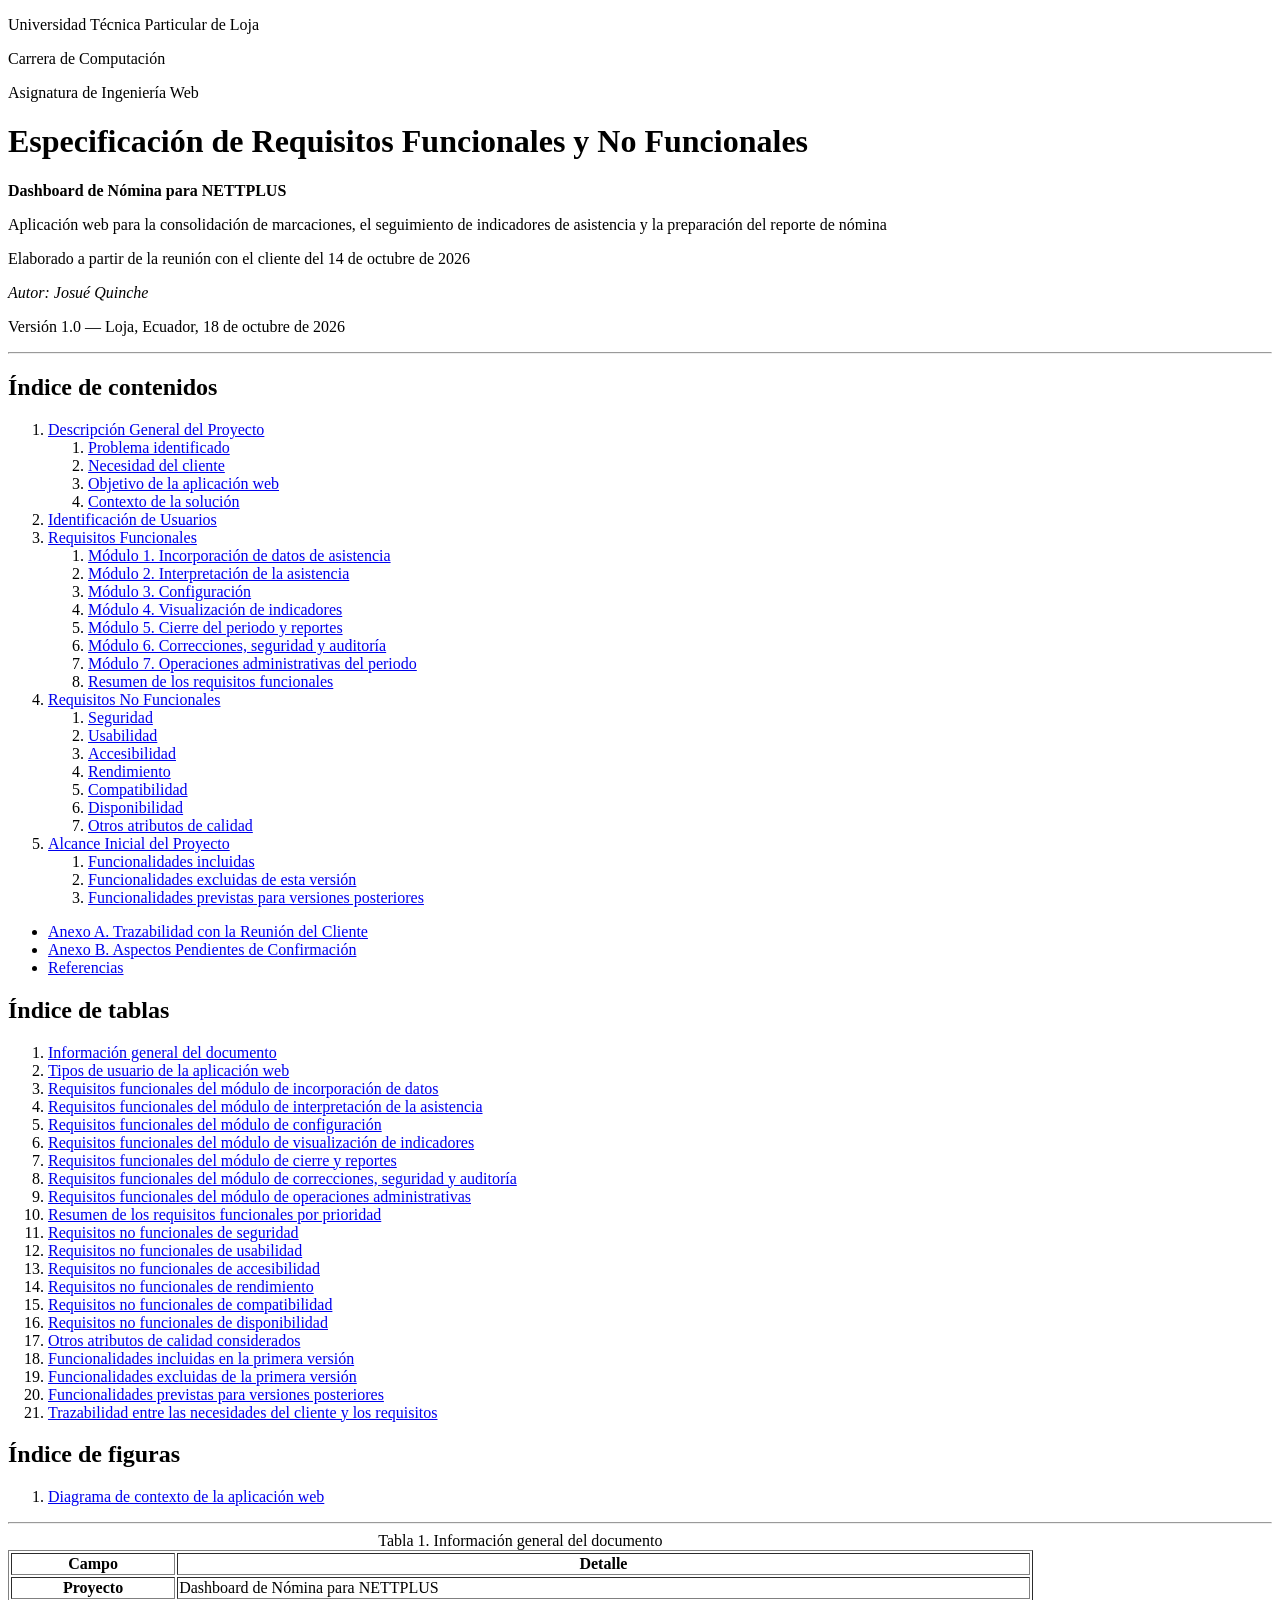
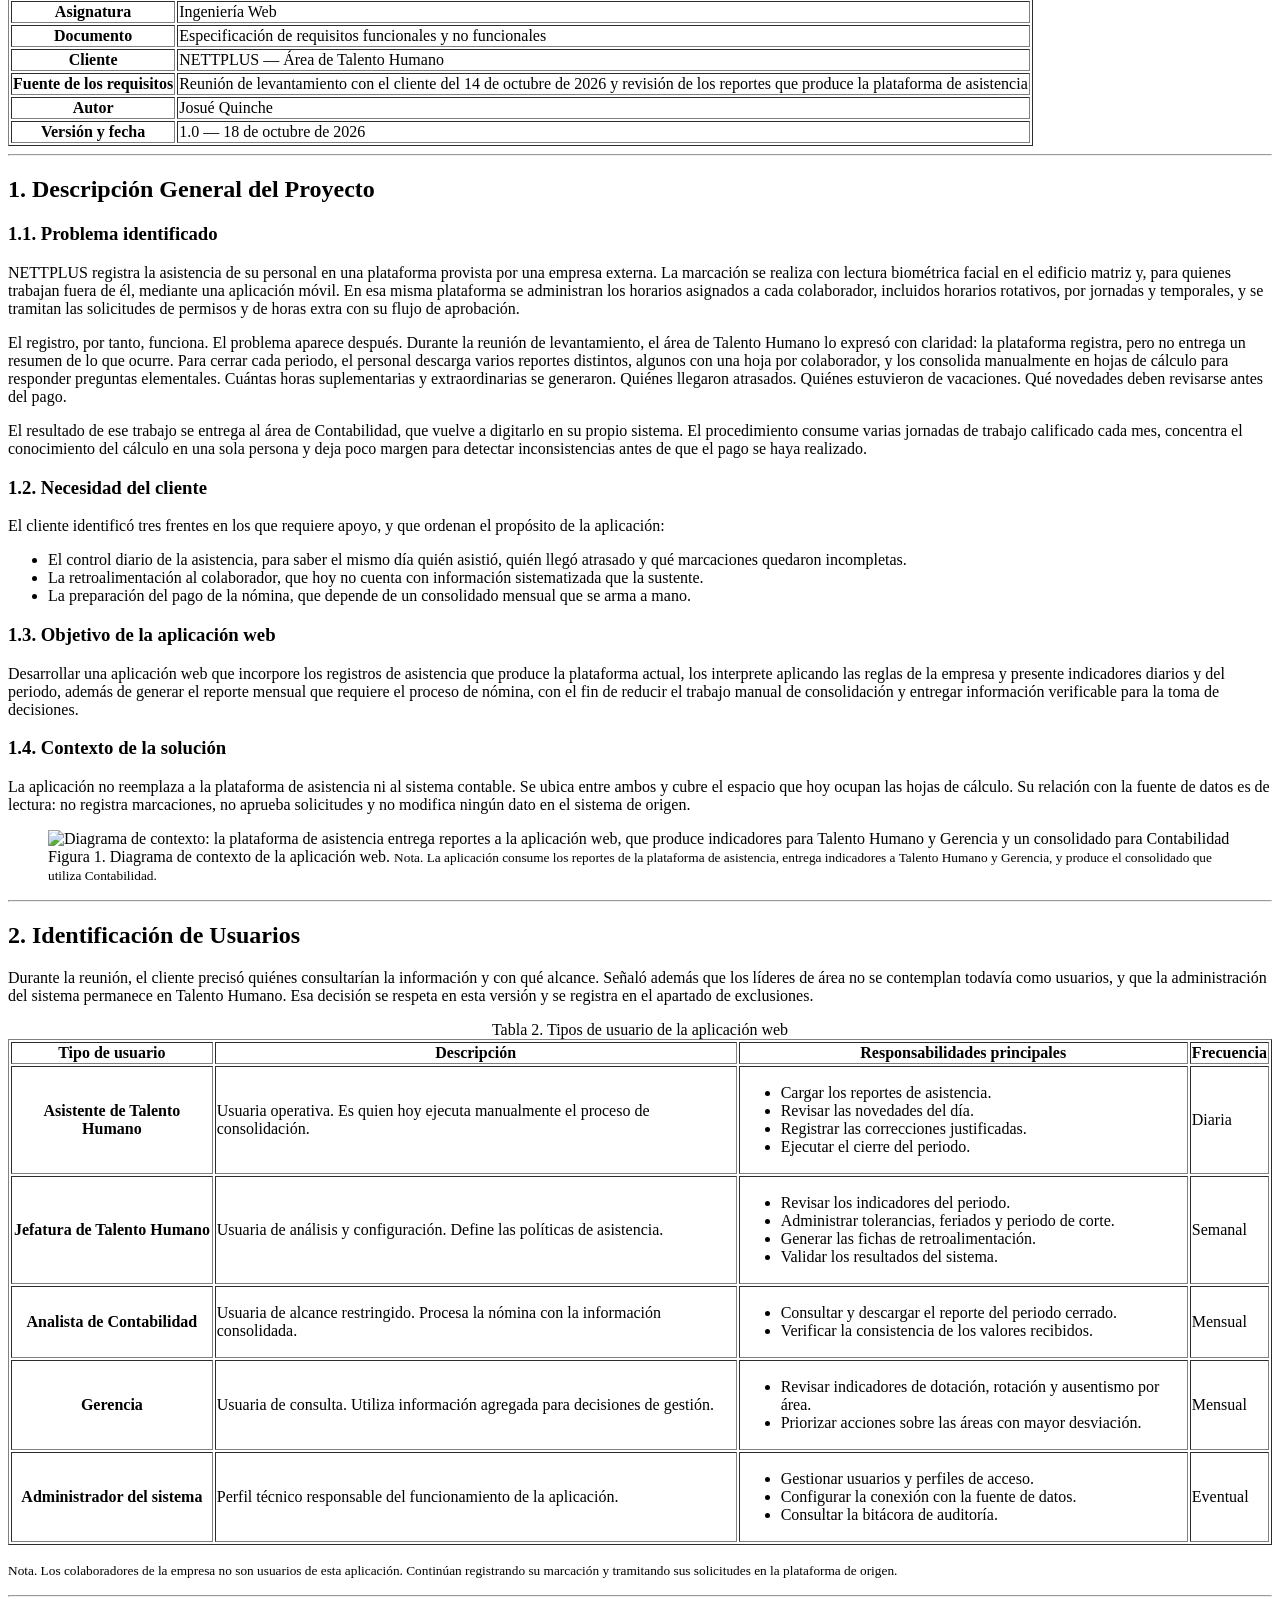
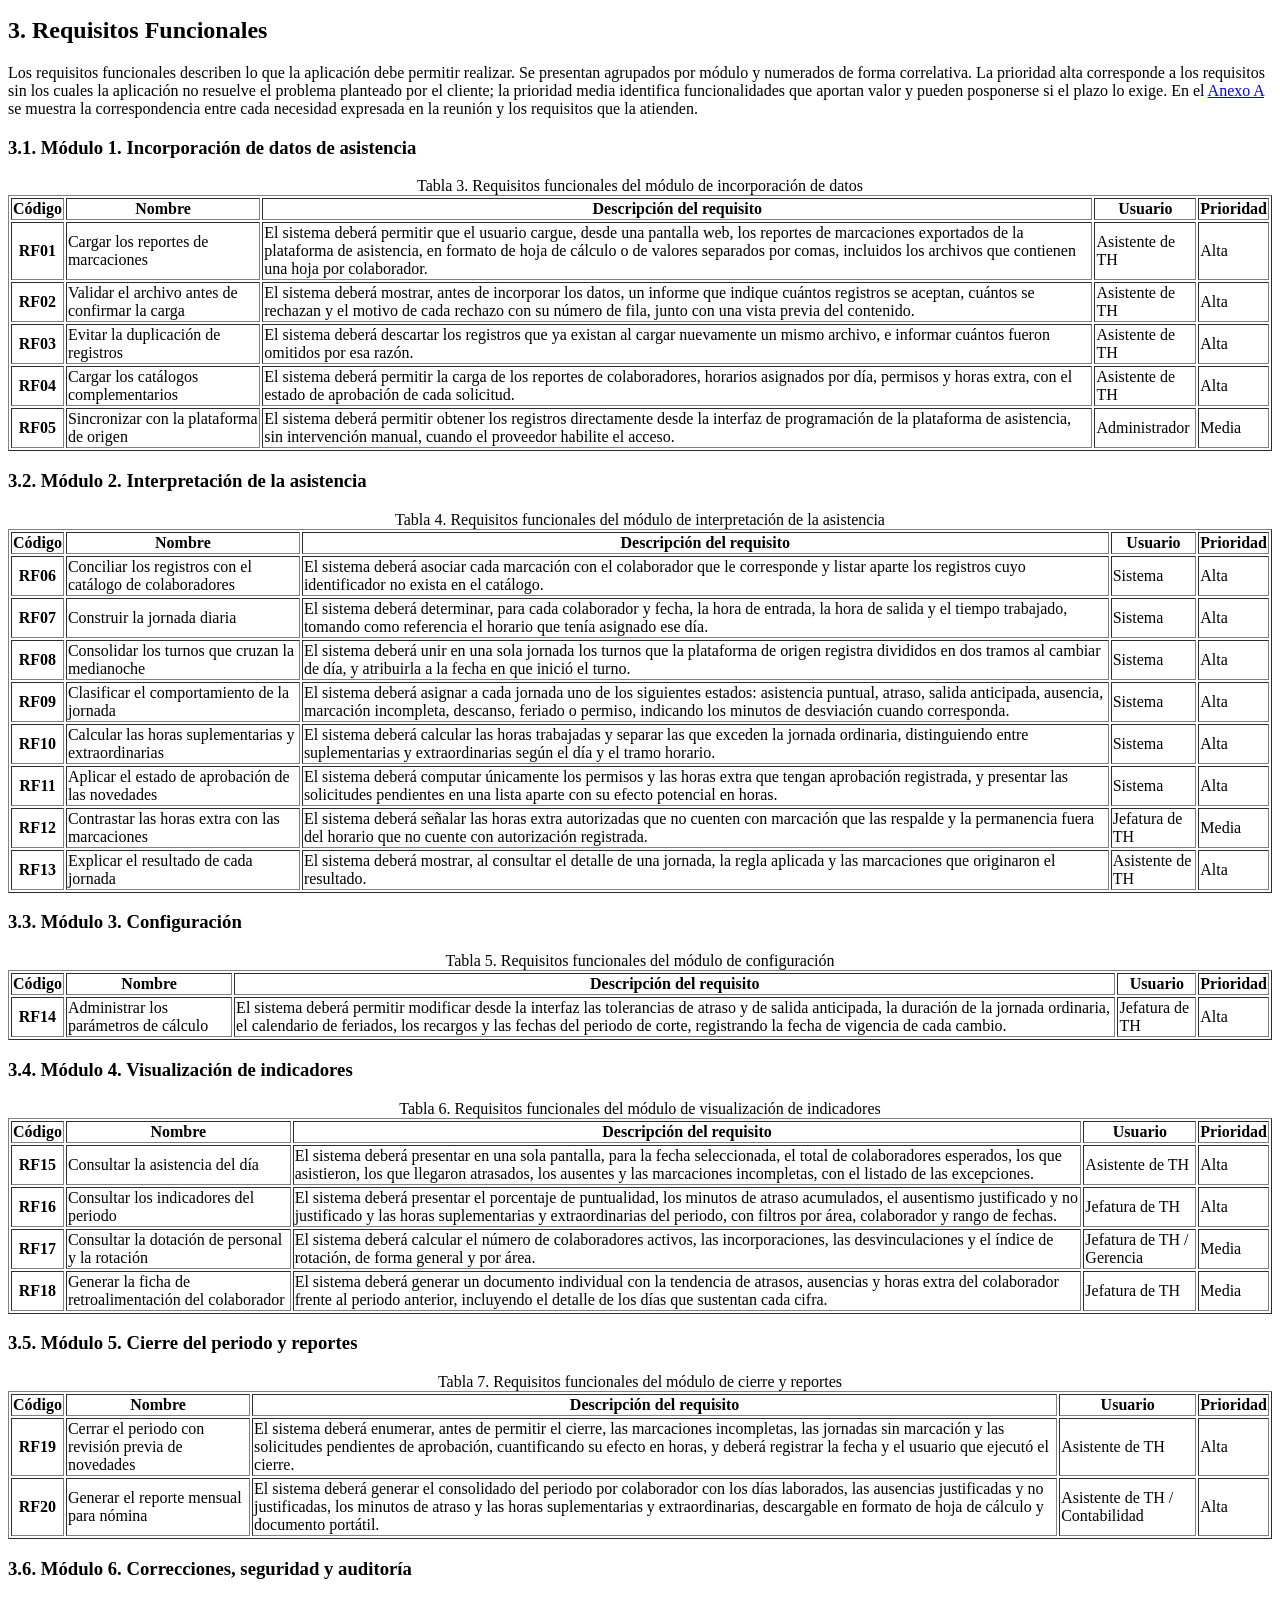
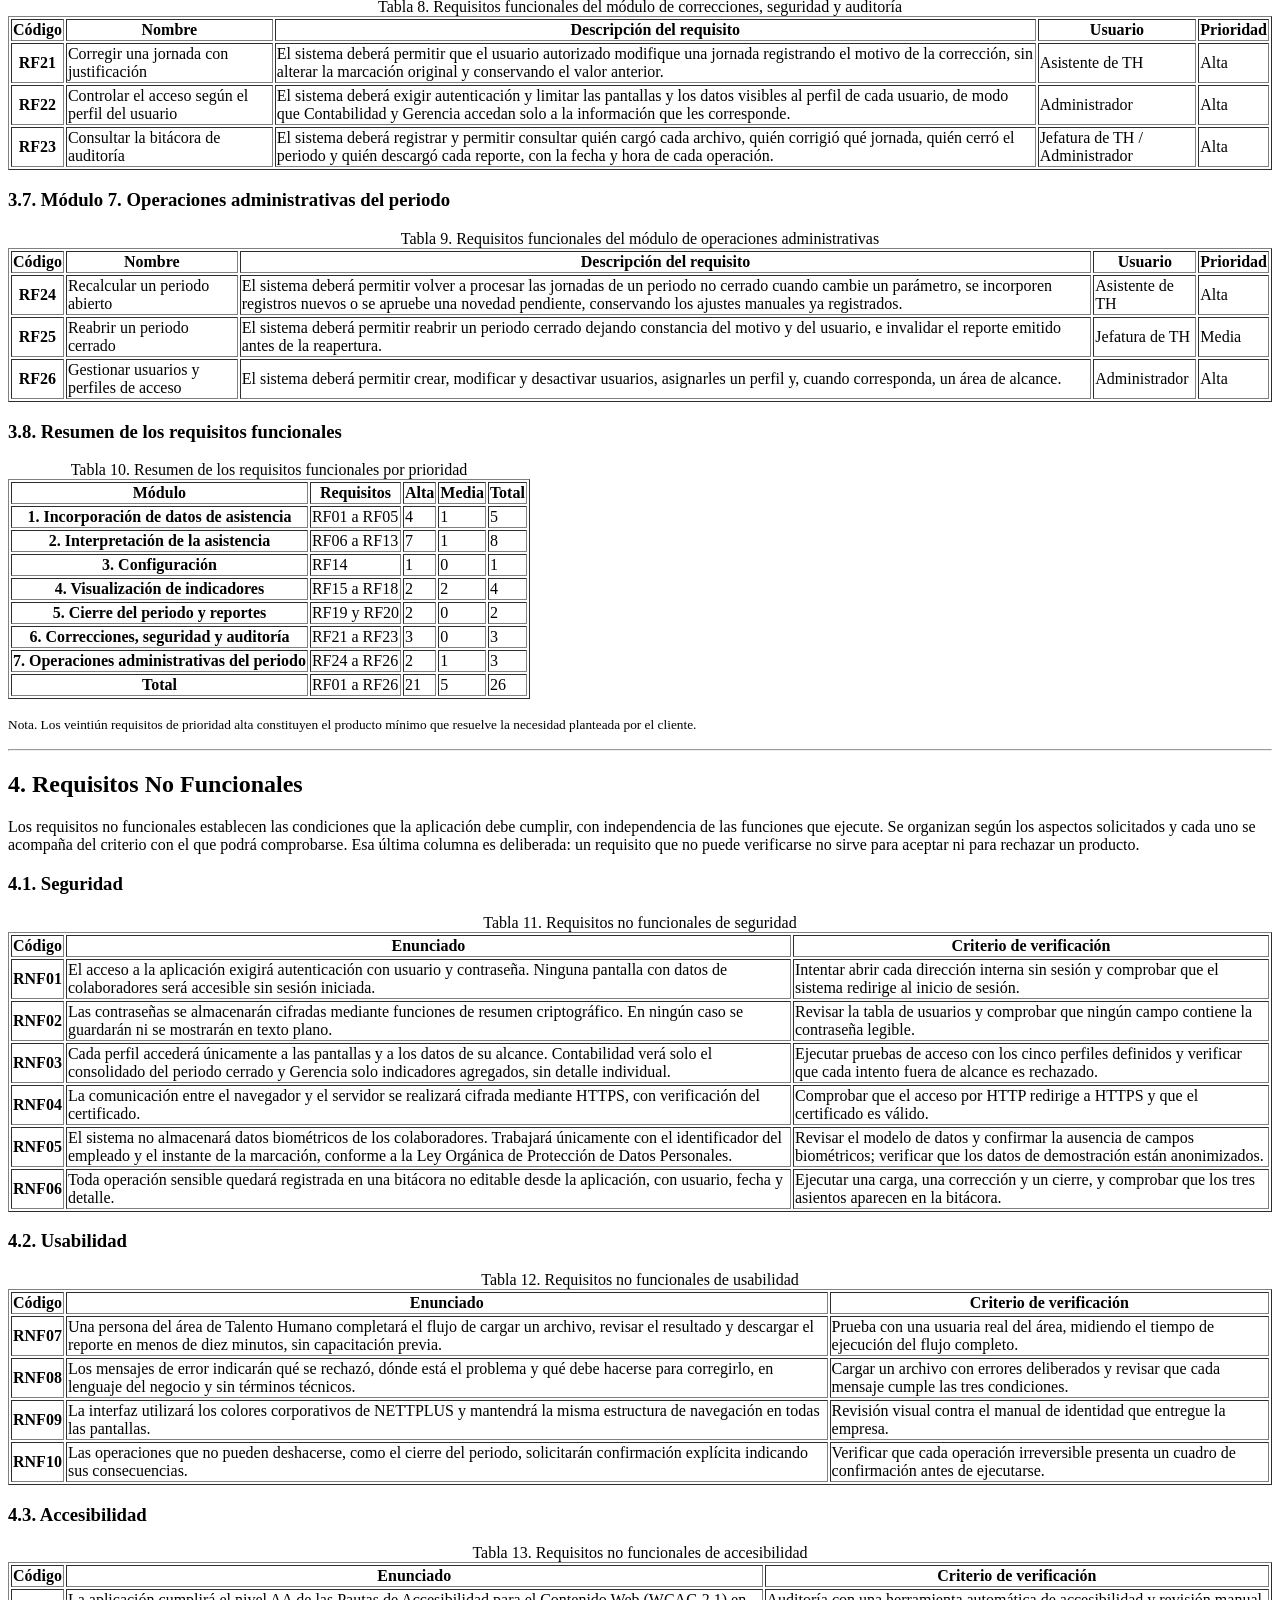
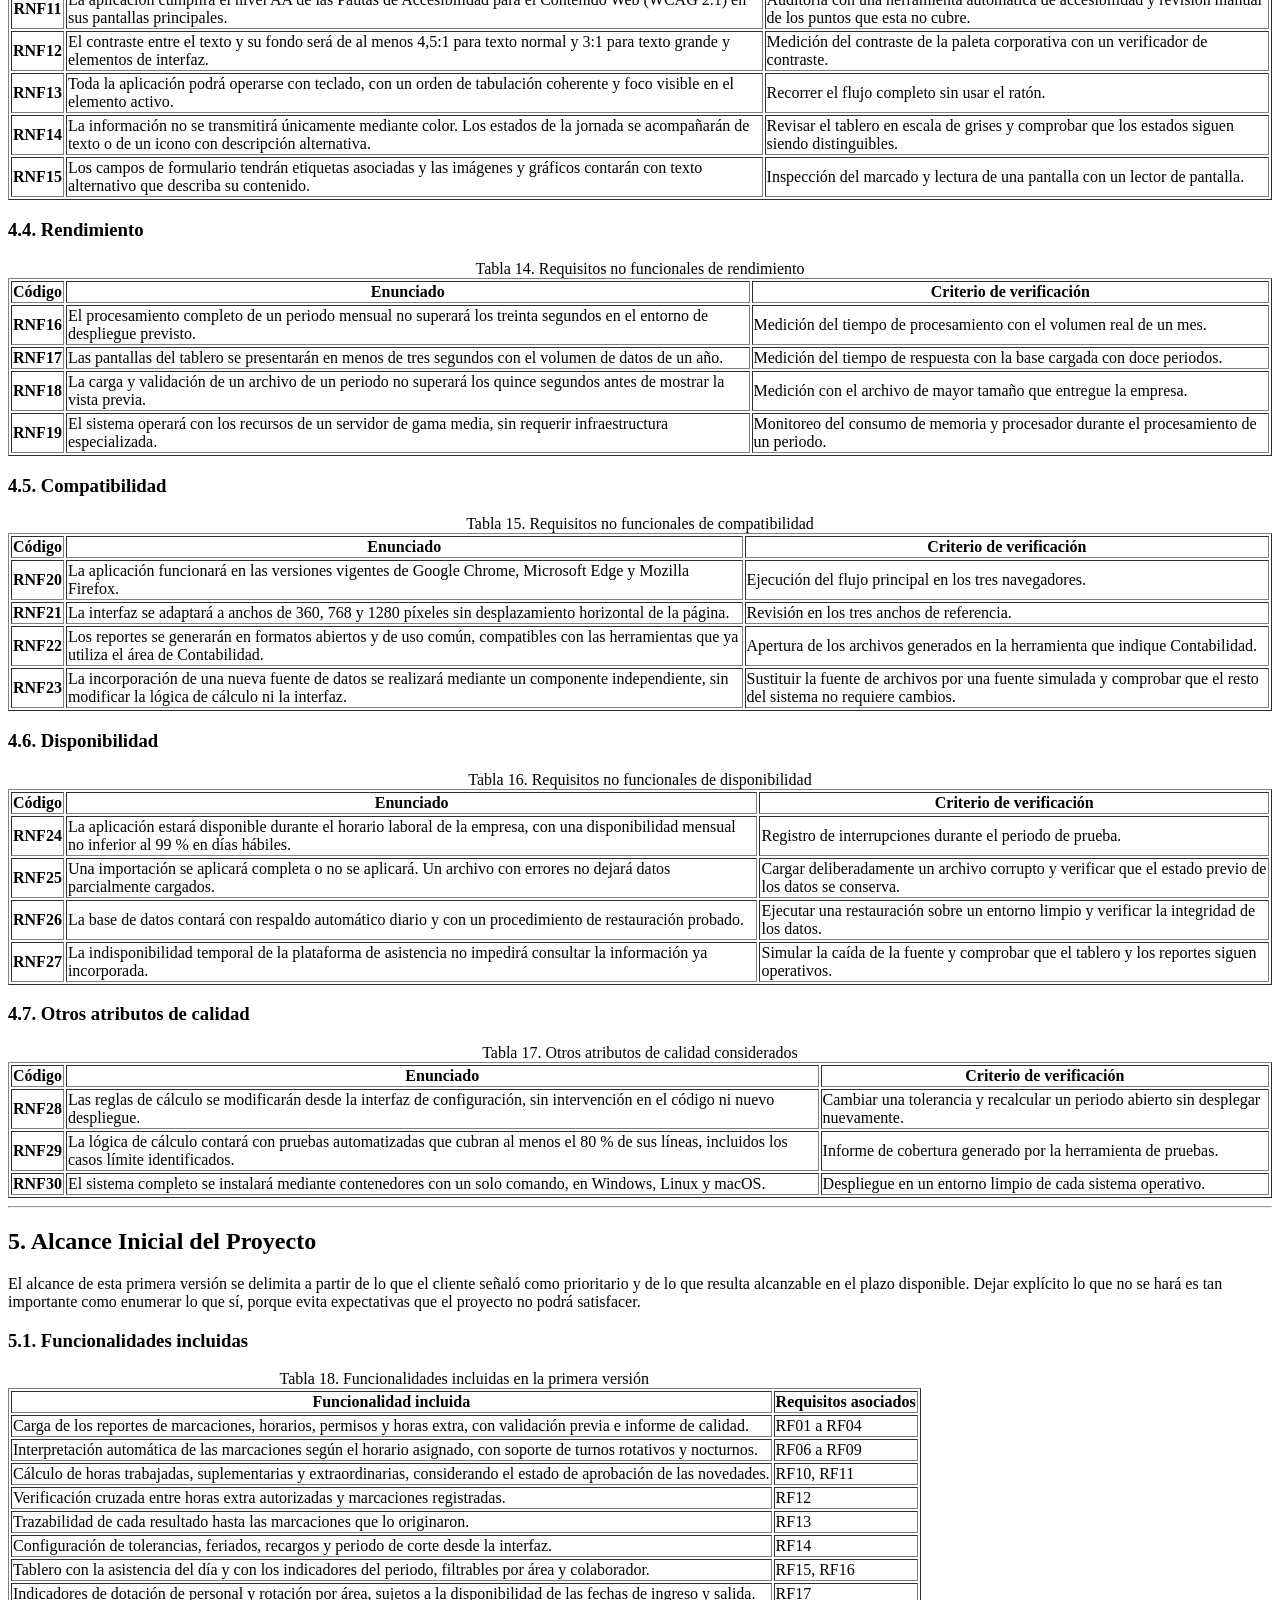
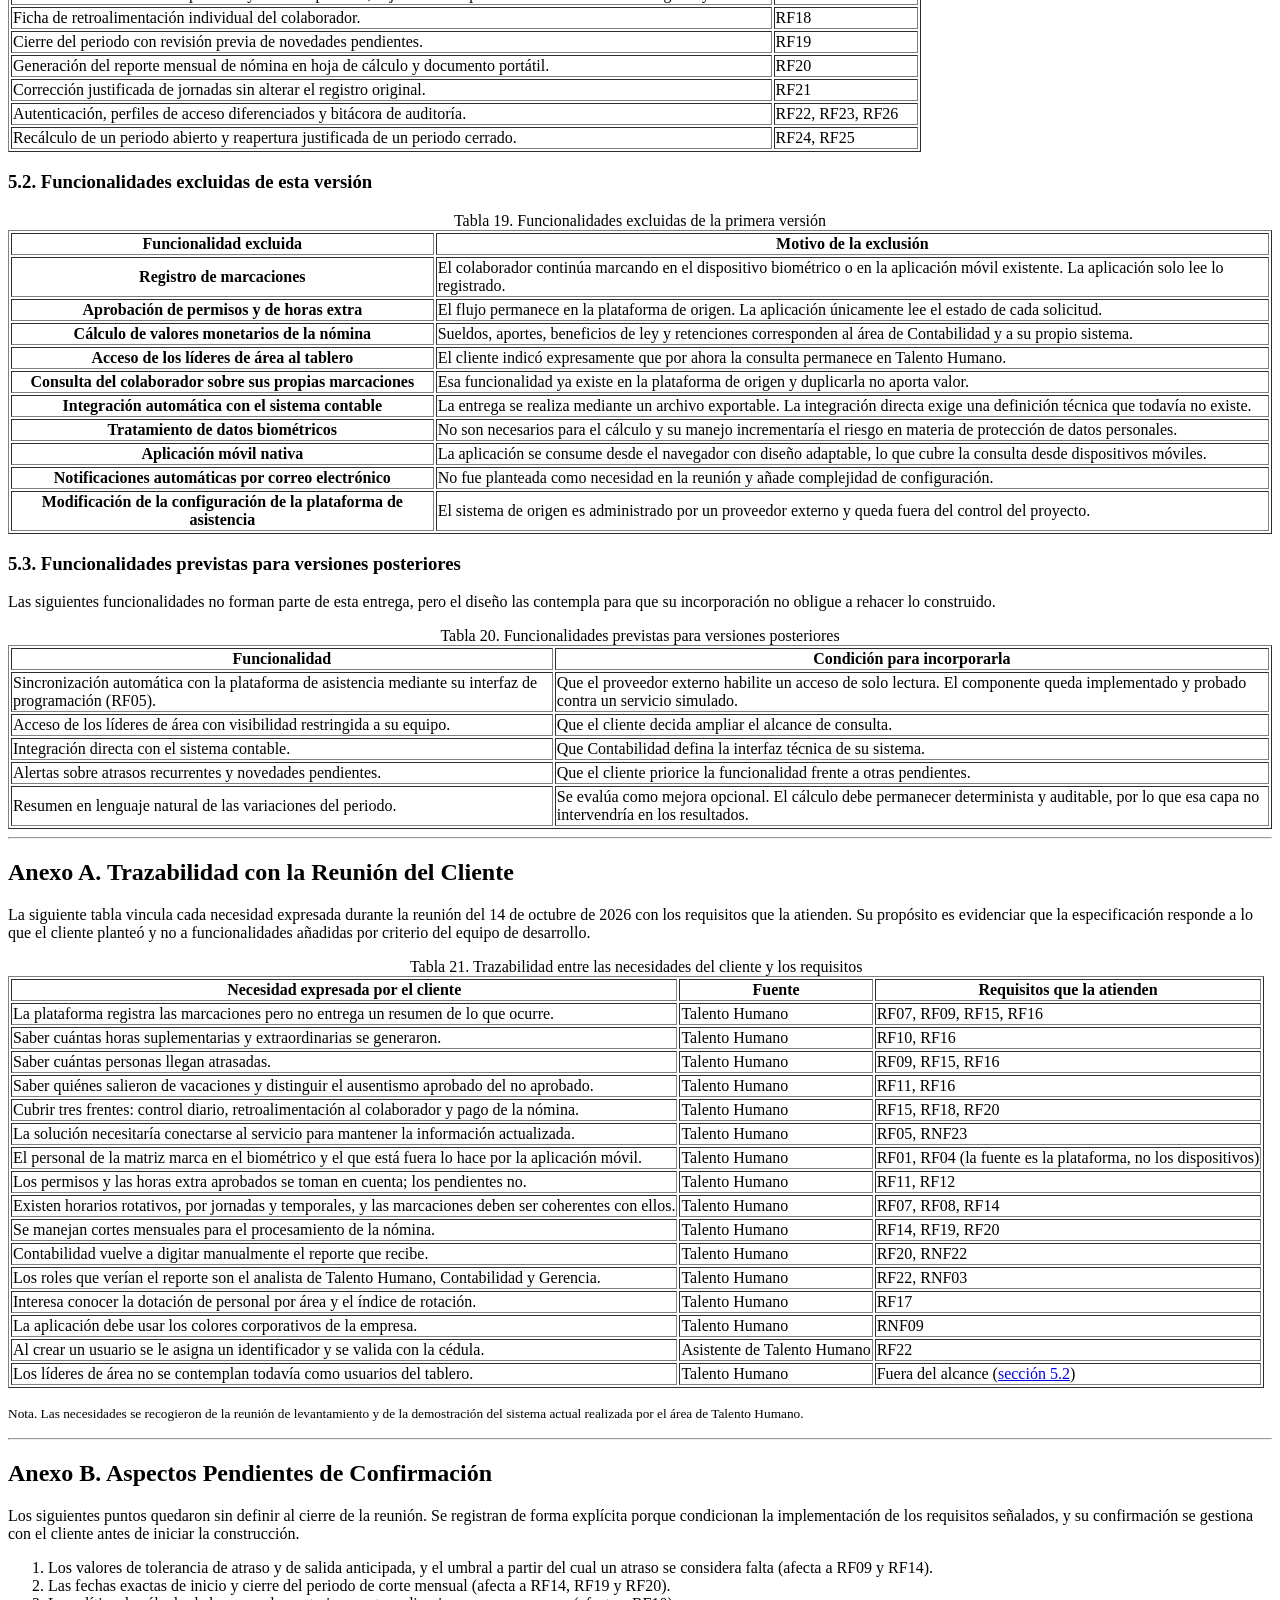
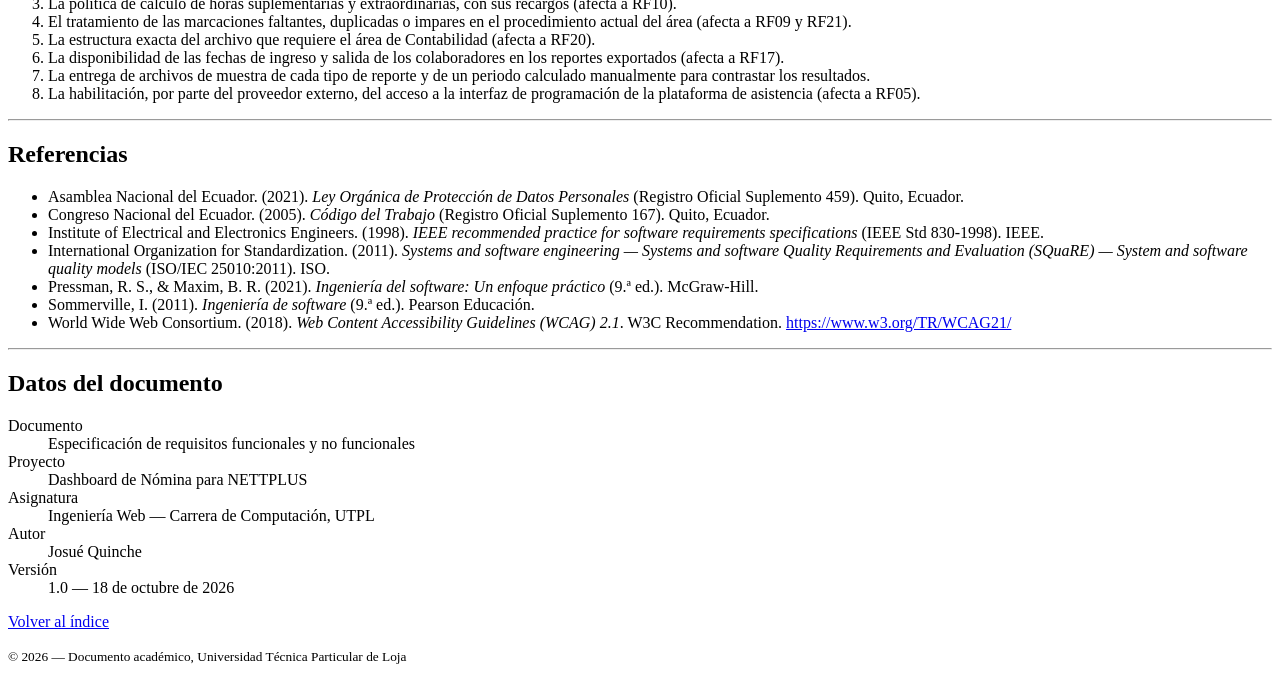
==== practica_html5/informe_requisitos/index.html @ 669bc620 "Agrega practicas de HTML5: ejercicios de clase, periodico e informe de requisitos 2" ====
<!DOCTYPE html>
<html lang="es">
<head>
  <meta charset="UTF-8">
  <meta name="viewport" content="width=device-width, initial-scale=1.0">
  <meta name="author" content="Josué Quinche">
  <meta name="description" content="Especificación de requisitos funcionales y no funcionales del Dashboard de Nómina para NETTPLUS">
  <title>Especificación de Requisitos — Dashboard de Nómina NETTPLUS</title>
</head>
<body>

<!-- ============================================================
     PORTADA
     ============================================================ -->
<header>
  <p>Universidad Técnica Particular de Loja</p>
  <p>Carrera de Computación</p>
  <p>Asignatura de Ingeniería Web</p>

  <h1>Especificación de Requisitos Funcionales y No Funcionales</h1>
  <p><strong>Dashboard de Nómina para NETTPLUS</strong></p>
  <p>
    Aplicación web para la consolidación de marcaciones, el seguimiento
    de indicadores de asistencia y la preparación del reporte de nómina
  </p>

  <p>
    Elaborado a partir de la reunión con el cliente del
    <time datetime="2026-10-14">14 de octubre de 2026</time>
  </p>

  <address>Autor: Josué Quinche</address>
  <p>
    Versión 1.0 — Loja, Ecuador,
    <time datetime="2026-10-18">18 de octubre de 2026</time>
  </p>
</header>

<hr>

<!-- ============================================================
     ÍNDICES
     ============================================================ -->
<nav>
  <h2 id="indice">Índice de contenidos</h2>
  <ol>
    <li><a href="#seccion1">Descripción General del Proyecto</a>
      <ol>
        <li><a href="#s1-1">Problema identificado</a></li>
        <li><a href="#s1-2">Necesidad del cliente</a></li>
        <li><a href="#s1-3">Objetivo de la aplicación web</a></li>
        <li><a href="#s1-4">Contexto de la solución</a></li>
      </ol>
    </li>
    <li><a href="#seccion2">Identificación de Usuarios</a></li>
    <li><a href="#seccion3">Requisitos Funcionales</a>
      <ol>
        <li><a href="#s3-1">Módulo 1. Incorporación de datos de asistencia</a></li>
        <li><a href="#s3-2">Módulo 2. Interpretación de la asistencia</a></li>
        <li><a href="#s3-3">Módulo 3. Configuración</a></li>
        <li><a href="#s3-4">Módulo 4. Visualización de indicadores</a></li>
        <li><a href="#s3-5">Módulo 5. Cierre del periodo y reportes</a></li>
        <li><a href="#s3-6">Módulo 6. Correcciones, seguridad y auditoría</a></li>
        <li><a href="#s3-7">Módulo 7. Operaciones administrativas del periodo</a></li>
        <li><a href="#s3-8">Resumen de los requisitos funcionales</a></li>
      </ol>
    </li>
    <li><a href="#seccion4">Requisitos No Funcionales</a>
      <ol>
        <li><a href="#s4-1">Seguridad</a></li>
        <li><a href="#s4-2">Usabilidad</a></li>
        <li><a href="#s4-3">Accesibilidad</a></li>
        <li><a href="#s4-4">Rendimiento</a></li>
        <li><a href="#s4-5">Compatibilidad</a></li>
        <li><a href="#s4-6">Disponibilidad</a></li>
        <li><a href="#s4-7">Otros atributos de calidad</a></li>
      </ol>
    </li>
    <li><a href="#seccion5">Alcance Inicial del Proyecto</a>
      <ol>
        <li><a href="#s5-1">Funcionalidades incluidas</a></li>
        <li><a href="#s5-2">Funcionalidades excluidas de esta versión</a></li>
        <li><a href="#s5-3">Funcionalidades previstas para versiones posteriores</a></li>
      </ol>
    </li>
  </ol>

  <ul>
    <li><a href="#anexoA">Anexo A. Trazabilidad con la Reunión del Cliente</a></li>
    <li><a href="#anexoB">Anexo B. Aspectos Pendientes de Confirmación</a></li>
    <li><a href="#referencias">Referencias</a></li>
  </ul>

  <h2 id="indice-tablas">Índice de tablas</h2>
  <ol>
    <li><a href="#tabla1">Información general del documento</a></li>
    <li><a href="#tabla2">Tipos de usuario de la aplicación web</a></li>
    <li><a href="#tabla3">Requisitos funcionales del módulo de incorporación de datos</a></li>
    <li><a href="#tabla4">Requisitos funcionales del módulo de interpretación de la asistencia</a></li>
    <li><a href="#tabla5">Requisitos funcionales del módulo de configuración</a></li>
    <li><a href="#tabla6">Requisitos funcionales del módulo de visualización de indicadores</a></li>
    <li><a href="#tabla7">Requisitos funcionales del módulo de cierre y reportes</a></li>
    <li><a href="#tabla8">Requisitos funcionales del módulo de correcciones, seguridad y auditoría</a></li>
    <li><a href="#tabla9">Requisitos funcionales del módulo de operaciones administrativas</a></li>
    <li><a href="#tabla10">Resumen de los requisitos funcionales por prioridad</a></li>
    <li><a href="#tabla11">Requisitos no funcionales de seguridad</a></li>
    <li><a href="#tabla12">Requisitos no funcionales de usabilidad</a></li>
    <li><a href="#tabla13">Requisitos no funcionales de accesibilidad</a></li>
    <li><a href="#tabla14">Requisitos no funcionales de rendimiento</a></li>
    <li><a href="#tabla15">Requisitos no funcionales de compatibilidad</a></li>
    <li><a href="#tabla16">Requisitos no funcionales de disponibilidad</a></li>
    <li><a href="#tabla17">Otros atributos de calidad considerados</a></li>
    <li><a href="#tabla18">Funcionalidades incluidas en la primera versión</a></li>
    <li><a href="#tabla19">Funcionalidades excluidas de la primera versión</a></li>
    <li><a href="#tabla20">Funcionalidades previstas para versiones posteriores</a></li>
    <li><a href="#tabla21">Trazabilidad entre las necesidades del cliente y los requisitos</a></li>
  </ol>

  <h2 id="indice-figuras">Índice de figuras</h2>
  <ol>
    <li><a href="#figura1">Diagrama de contexto de la aplicación web</a></li>
  </ol>
</nav>

<hr>

<!-- ============================================================
     CUERPO DEL DOCUMENTO
     ============================================================ -->
<main>

  <!-- ---------- TABLA 1 ---------- -->
  <table border="1" id="tabla1">
    <caption>Tabla 1. Información general del documento</caption>
    <thead>
      <tr>
        <th scope="col">Campo</th>
        <th scope="col">Detalle</th>
      </tr>
    </thead>
    <tbody>
      <tr>
        <th scope="row">Proyecto</th>
        <td>Dashboard de Nómina para NETTPLUS</td>
      </tr>
      <tr>
        <th scope="row">Asignatura</th>
        <td>Ingeniería Web</td>
      </tr>
      <tr>
        <th scope="row">Documento</th>
        <td>Especificación de requisitos funcionales y no funcionales</td>
      </tr>
      <tr>
        <th scope="row">Cliente</th>
        <td>NETTPLUS — Área de Talento Humano</td>
      </tr>
      <tr>
        <th scope="row">Fuente de los requisitos</th>
        <td>
          Reunión de levantamiento con el cliente del 14 de octubre de 2026
          y revisión de los reportes que produce la plataforma de asistencia
        </td>
      </tr>
      <tr>
        <th scope="row">Autor</th>
        <td>Josué Quinche</td>
      </tr>
      <tr>
        <th scope="row">Versión y fecha</th>
        <td>1.0 — <time datetime="2026-10-18">18 de octubre de 2026</time></td>
      </tr>
    </tbody>
  </table>

  <hr>

  <!-- ============================================================
       1. DESCRIPCIÓN GENERAL DEL PROYECTO
       ============================================================ -->
  <section id="seccion1">
    <h2>1. Descripción General del Proyecto</h2>

    <section id="s1-1">
      <h3>1.1. Problema identificado</h3>
      <p>
        NETTPLUS registra la asistencia de su personal en una plataforma provista
        por una empresa externa. La marcación se realiza con lectura biométrica
        facial en el edificio matriz y, para quienes trabajan fuera de él, mediante
        una aplicación móvil. En esa misma plataforma se administran los horarios
        asignados a cada colaborador, incluidos horarios rotativos, por jornadas y
        temporales, y se tramitan las solicitudes de permisos y de horas extra con
        su flujo de aprobación.
      </p>
      <p>
        El registro, por tanto, funciona. El problema aparece después. Durante la
        reunión de levantamiento, el área de Talento Humano lo expresó con claridad:
        la plataforma registra, pero no entrega un resumen de lo que ocurre. Para
        cerrar cada periodo, el personal descarga varios reportes distintos, algunos
        con una hoja por colaborador, y los consolida manualmente en hojas de cálculo
        para responder preguntas elementales. Cuántas horas suplementarias y
        extraordinarias se generaron. Quiénes llegaron atrasados. Quiénes estuvieron
        de vacaciones. Qué novedades deben revisarse antes del pago.
      </p>
      <p>
        El resultado de ese trabajo se entrega al área de Contabilidad, que vuelve a
        digitarlo en su propio sistema. El procedimiento consume varias jornadas de
        trabajo calificado cada mes, concentra el conocimiento del cálculo en una
        sola persona y deja poco margen para detectar inconsistencias antes de que el
        pago se haya realizado.
      </p>
    </section>

    <section id="s1-2">
      <h3>1.2. Necesidad del cliente</h3>
      <p>
        El cliente identificó tres frentes en los que requiere apoyo, y que ordenan
        el propósito de la aplicación:
      </p>
      <ul>
        <li>
          El control diario de la asistencia, para saber el mismo día quién asistió,
          quién llegó atrasado y qué marcaciones quedaron incompletas.
        </li>
        <li>
          La retroalimentación al colaborador, que hoy no cuenta con información
          sistematizada que la sustente.
        </li>
        <li>
          La preparación del pago de la nómina, que depende de un consolidado mensual
          que se arma a mano.
        </li>
      </ul>
    </section>

    <section id="s1-3">
      <h3>1.3. Objetivo de la aplicación web</h3>
      <p>
        Desarrollar una aplicación web que incorpore los registros de asistencia que
        produce la plataforma actual, los interprete aplicando las reglas de la
        empresa y presente indicadores diarios y del periodo, además de generar el
        reporte mensual que requiere el proceso de nómina, con el fin de reducir el
        trabajo manual de consolidación y entregar información verificable para la
        toma de decisiones.
      </p>
    </section>

    <section id="s1-4">
      <h3>1.4. Contexto de la solución</h3>
      <p>
        La aplicación no reemplaza a la plataforma de asistencia ni al sistema
        contable. Se ubica entre ambos y cubre el espacio que hoy ocupan las hojas de
        cálculo. Su relación con la fuente de datos es de lectura: no registra
        marcaciones, no aprueba solicitudes y no modifica ningún dato en el sistema de
        origen.
      </p>

      <figure id="figura1">
        <img src="img/figura1-diagrama-contexto.png"
             alt="Diagrama de contexto: la plataforma de asistencia entrega reportes a la aplicación web, que produce indicadores para Talento Humano y Gerencia y un consolidado para Contabilidad"
             width="500">
        <figcaption>
          Figura 1. Diagrama de contexto de la aplicación web.
          <small>
            Nota. La aplicación consume los reportes de la plataforma de asistencia,
            entrega indicadores a Talento Humano y Gerencia, y produce el consolidado
            que utiliza Contabilidad.
          </small>
        </figcaption>
      </figure>
    </section>
  </section>

  <hr>

  <!-- ============================================================
       2. IDENTIFICACIÓN DE USUARIOS
       ============================================================ -->
  <section id="seccion2">
    <h2>2. Identificación de Usuarios</h2>
    <p>
      Durante la reunión, el cliente precisó quiénes consultarían la información y
      con qué alcance. Señaló además que los líderes de área no se contemplan todavía
      como usuarios, y que la administración del sistema permanece en Talento Humano.
      Esa decisión se respeta en esta versión y se registra en el apartado de
      exclusiones.
    </p>

    <table border="1" id="tabla2">
      <caption>Tabla 2. Tipos de usuario de la aplicación web</caption>
      <thead>
        <tr>
          <th scope="col">Tipo de usuario</th>
          <th scope="col">Descripción</th>
          <th scope="col">Responsabilidades principales</th>
          <th scope="col">Frecuencia</th>
        </tr>
      </thead>
      <tbody>
        <tr>
          <th scope="row">Asistente de Talento Humano</th>
          <td>Usuaria operativa. Es quien hoy ejecuta manualmente el proceso de consolidación.</td>
          <td>
            <ul>
              <li>Cargar los reportes de asistencia.</li>
              <li>Revisar las novedades del día.</li>
              <li>Registrar las correcciones justificadas.</li>
              <li>Ejecutar el cierre del periodo.</li>
            </ul>
          </td>
          <td>Diaria</td>
        </tr>
        <tr>
          <th scope="row">Jefatura de Talento Humano</th>
          <td>Usuaria de análisis y configuración. Define las políticas de asistencia.</td>
          <td>
            <ul>
              <li>Revisar los indicadores del periodo.</li>
              <li>Administrar tolerancias, feriados y periodo de corte.</li>
              <li>Generar las fichas de retroalimentación.</li>
              <li>Validar los resultados del sistema.</li>
            </ul>
          </td>
          <td>Semanal</td>
        </tr>
        <tr>
          <th scope="row">Analista de Contabilidad</th>
          <td>Usuaria de alcance restringido. Procesa la nómina con la información consolidada.</td>
          <td>
            <ul>
              <li>Consultar y descargar el reporte del periodo cerrado.</li>
              <li>Verificar la consistencia de los valores recibidos.</li>
            </ul>
          </td>
          <td>Mensual</td>
        </tr>
        <tr>
          <th scope="row">Gerencia</th>
          <td>Usuaria de consulta. Utiliza información agregada para decisiones de gestión.</td>
          <td>
            <ul>
              <li>Revisar indicadores de dotación, rotación y ausentismo por área.</li>
              <li>Priorizar acciones sobre las áreas con mayor desviación.</li>
            </ul>
          </td>
          <td>Mensual</td>
        </tr>
        <tr>
          <th scope="row">Administrador del sistema</th>
          <td>Perfil técnico responsable del funcionamiento de la aplicación.</td>
          <td>
            <ul>
              <li>Gestionar usuarios y perfiles de acceso.</li>
              <li>Configurar la conexión con la fuente de datos.</li>
              <li>Consultar la bitácora de auditoría.</li>
            </ul>
          </td>
          <td>Eventual</td>
        </tr>
      </tbody>
    </table>

    <p>
      <small>
        Nota. Los colaboradores de la empresa no son usuarios de esta aplicación.
        Continúan registrando su marcación y tramitando sus solicitudes en la
        plataforma de origen.
      </small>
    </p>
  </section>

  <hr>

  <!-- ============================================================
       3. REQUISITOS FUNCIONALES
       ============================================================ -->
  <section id="seccion3">
    <h2>3. Requisitos Funcionales</h2>
    <p>
      Los requisitos funcionales describen lo que la aplicación debe permitir
      realizar. Se presentan agrupados por módulo y numerados de forma correlativa.
      La prioridad alta corresponde a los requisitos sin los cuales la aplicación no
      resuelve el problema planteado por el cliente; la prioridad media identifica
      funcionalidades que aportan valor y pueden posponerse si el plazo lo exige. En
      el <a href="#anexoA">Anexo A</a> se muestra la correspondencia entre cada
      necesidad expresada en la reunión y los requisitos que la atienden.
    </p>

    <!-- ---------- 3.1 ---------- -->
    <section id="s3-1">
      <h3>3.1. Módulo 1. Incorporación de datos de asistencia</h3>

      <table border="1" id="tabla3">
        <caption>Tabla 3. Requisitos funcionales del módulo de incorporación de datos</caption>
        <thead>
          <tr>
            <th scope="col">Código</th>
            <th scope="col">Nombre</th>
            <th scope="col">Descripción del requisito</th>
            <th scope="col">Usuario</th>
            <th scope="col">Prioridad</th>
          </tr>
        </thead>
        <tbody>
          <tr>
            <th scope="row">RF01</th>
            <td>Cargar los reportes de marcaciones</td>
            <td>El sistema deberá permitir que el usuario cargue, desde una pantalla web, los reportes de marcaciones exportados de la plataforma de asistencia, en formato de hoja de cálculo o de valores separados por comas, incluidos los archivos que contienen una hoja por colaborador.</td>
            <td>Asistente de TH</td>
            <td>Alta</td>
          </tr>
          <tr>
            <th scope="row">RF02</th>
            <td>Validar el archivo antes de confirmar la carga</td>
            <td>El sistema deberá mostrar, antes de incorporar los datos, un informe que indique cuántos registros se aceptan, cuántos se rechazan y el motivo de cada rechazo con su número de fila, junto con una vista previa del contenido.</td>
            <td>Asistente de TH</td>
            <td>Alta</td>
          </tr>
          <tr>
            <th scope="row">RF03</th>
            <td>Evitar la duplicación de registros</td>
            <td>El sistema deberá descartar los registros que ya existan al cargar nuevamente un mismo archivo, e informar cuántos fueron omitidos por esa razón.</td>
            <td>Asistente de TH</td>
            <td>Alta</td>
          </tr>
          <tr>
            <th scope="row">RF04</th>
            <td>Cargar los catálogos complementarios</td>
            <td>El sistema deberá permitir la carga de los reportes de colaboradores, horarios asignados por día, permisos y horas extra, con el estado de aprobación de cada solicitud.</td>
            <td>Asistente de TH</td>
            <td>Alta</td>
          </tr>
          <tr>
            <th scope="row">RF05</th>
            <td>Sincronizar con la plataforma de origen</td>
            <td>El sistema deberá permitir obtener los registros directamente desde la interfaz de programación de la plataforma de asistencia, sin intervención manual, cuando el proveedor habilite el acceso.</td>
            <td>Administrador</td>
            <td>Media</td>
          </tr>
        </tbody>
      </table>
    </section>

    <!-- ---------- 3.2 ---------- -->
    <section id="s3-2">
      <h3>3.2. Módulo 2. Interpretación de la asistencia</h3>

      <table border="1" id="tabla4">
        <caption>Tabla 4. Requisitos funcionales del módulo de interpretación de la asistencia</caption>
        <thead>
          <tr>
            <th scope="col">Código</th>
            <th scope="col">Nombre</th>
            <th scope="col">Descripción del requisito</th>
            <th scope="col">Usuario</th>
            <th scope="col">Prioridad</th>
          </tr>
        </thead>
        <tbody>
          <tr>
            <th scope="row">RF06</th>
            <td>Conciliar los registros con el catálogo de colaboradores</td>
            <td>El sistema deberá asociar cada marcación con el colaborador que le corresponde y listar aparte los registros cuyo identificador no exista en el catálogo.</td>
            <td>Sistema</td>
            <td>Alta</td>
          </tr>
          <tr>
            <th scope="row">RF07</th>
            <td>Construir la jornada diaria</td>
            <td>El sistema deberá determinar, para cada colaborador y fecha, la hora de entrada, la hora de salida y el tiempo trabajado, tomando como referencia el horario que tenía asignado ese día.</td>
            <td>Sistema</td>
            <td>Alta</td>
          </tr>
          <tr>
            <th scope="row">RF08</th>
            <td>Consolidar los turnos que cruzan la medianoche</td>
            <td>El sistema deberá unir en una sola jornada los turnos que la plataforma de origen registra divididos en dos tramos al cambiar de día, y atribuirla a la fecha en que inició el turno.</td>
            <td>Sistema</td>
            <td>Alta</td>
          </tr>
          <tr>
            <th scope="row">RF09</th>
            <td>Clasificar el comportamiento de la jornada</td>
            <td>El sistema deberá asignar a cada jornada uno de los siguientes estados: asistencia puntual, atraso, salida anticipada, ausencia, marcación incompleta, descanso, feriado o permiso, indicando los minutos de desviación cuando corresponda.</td>
            <td>Sistema</td>
            <td>Alta</td>
          </tr>
          <tr>
            <th scope="row">RF10</th>
            <td>Calcular las horas suplementarias y extraordinarias</td>
            <td>El sistema deberá calcular las horas trabajadas y separar las que exceden la jornada ordinaria, distinguiendo entre suplementarias y extraordinarias según el día y el tramo horario.</td>
            <td>Sistema</td>
            <td>Alta</td>
          </tr>
          <tr>
            <th scope="row">RF11</th>
            <td>Aplicar el estado de aprobación de las novedades</td>
            <td>El sistema deberá computar únicamente los permisos y las horas extra que tengan aprobación registrada, y presentar las solicitudes pendientes en una lista aparte con su efecto potencial en horas.</td>
            <td>Sistema</td>
            <td>Alta</td>
          </tr>
          <tr>
            <th scope="row">RF12</th>
            <td>Contrastar las horas extra con las marcaciones</td>
            <td>El sistema deberá señalar las horas extra autorizadas que no cuenten con marcación que las respalde y la permanencia fuera del horario que no cuente con autorización registrada.</td>
            <td>Jefatura de TH</td>
            <td>Media</td>
          </tr>
          <tr>
            <th scope="row">RF13</th>
            <td>Explicar el resultado de cada jornada</td>
            <td>El sistema deberá mostrar, al consultar el detalle de una jornada, la regla aplicada y las marcaciones que originaron el resultado.</td>
            <td>Asistente de TH</td>
            <td>Alta</td>
          </tr>
        </tbody>
      </table>
    </section>

    <!-- ---------- 3.3 ---------- -->
    <section id="s3-3">
      <h3>3.3. Módulo 3. Configuración</h3>

      <table border="1" id="tabla5">
        <caption>Tabla 5. Requisitos funcionales del módulo de configuración</caption>
        <thead>
          <tr>
            <th scope="col">Código</th>
            <th scope="col">Nombre</th>
            <th scope="col">Descripción del requisito</th>
            <th scope="col">Usuario</th>
            <th scope="col">Prioridad</th>
          </tr>
        </thead>
        <tbody>
          <tr>
            <th scope="row">RF14</th>
            <td>Administrar los parámetros de cálculo</td>
            <td>El sistema deberá permitir modificar desde la interfaz las tolerancias de atraso y de salida anticipada, la duración de la jornada ordinaria, el calendario de feriados, los recargos y las fechas del periodo de corte, registrando la fecha de vigencia de cada cambio.</td>
            <td>Jefatura de TH</td>
            <td>Alta</td>
          </tr>
        </tbody>
      </table>
    </section>

    <!-- ---------- 3.4 ---------- -->
    <section id="s3-4">
      <h3>3.4. Módulo 4. Visualización de indicadores</h3>

      <table border="1" id="tabla6">
        <caption>Tabla 6. Requisitos funcionales del módulo de visualización de indicadores</caption>
        <thead>
          <tr>
            <th scope="col">Código</th>
            <th scope="col">Nombre</th>
            <th scope="col">Descripción del requisito</th>
            <th scope="col">Usuario</th>
            <th scope="col">Prioridad</th>
          </tr>
        </thead>
        <tbody>
          <tr>
            <th scope="row">RF15</th>
            <td>Consultar la asistencia del día</td>
            <td>El sistema deberá presentar en una sola pantalla, para la fecha seleccionada, el total de colaboradores esperados, los que asistieron, los que llegaron atrasados, los ausentes y las marcaciones incompletas, con el listado de las excepciones.</td>
            <td>Asistente de TH</td>
            <td>Alta</td>
          </tr>
          <tr>
            <th scope="row">RF16</th>
            <td>Consultar los indicadores del periodo</td>
            <td>El sistema deberá presentar el porcentaje de puntualidad, los minutos de atraso acumulados, el ausentismo justificado y no justificado y las horas suplementarias y extraordinarias del periodo, con filtros por área, colaborador y rango de fechas.</td>
            <td>Jefatura de TH</td>
            <td>Alta</td>
          </tr>
          <tr>
            <th scope="row">RF17</th>
            <td>Consultar la dotación de personal y la rotación</td>
            <td>El sistema deberá calcular el número de colaboradores activos, las incorporaciones, las desvinculaciones y el índice de rotación, de forma general y por área.</td>
            <td>Jefatura de TH / Gerencia</td>
            <td>Media</td>
          </tr>
          <tr>
            <th scope="row">RF18</th>
            <td>Generar la ficha de retroalimentación del colaborador</td>
            <td>El sistema deberá generar un documento individual con la tendencia de atrasos, ausencias y horas extra del colaborador frente al periodo anterior, incluyendo el detalle de los días que sustentan cada cifra.</td>
            <td>Jefatura de TH</td>
            <td>Media</td>
          </tr>
        </tbody>
      </table>
    </section>

    <!-- ---------- 3.5 ---------- -->
    <section id="s3-5">
      <h3>3.5. Módulo 5. Cierre del periodo y reportes</h3>

      <table border="1" id="tabla7">
        <caption>Tabla 7. Requisitos funcionales del módulo de cierre y reportes</caption>
        <thead>
          <tr>
            <th scope="col">Código</th>
            <th scope="col">Nombre</th>
            <th scope="col">Descripción del requisito</th>
            <th scope="col">Usuario</th>
            <th scope="col">Prioridad</th>
          </tr>
        </thead>
        <tbody>
          <tr>
            <th scope="row">RF19</th>
            <td>Cerrar el periodo con revisión previa de novedades</td>
            <td>El sistema deberá enumerar, antes de permitir el cierre, las marcaciones incompletas, las jornadas sin marcación y las solicitudes pendientes de aprobación, cuantificando su efecto en horas, y deberá registrar la fecha y el usuario que ejecutó el cierre.</td>
            <td>Asistente de TH</td>
            <td>Alta</td>
          </tr>
          <tr>
            <th scope="row">RF20</th>
            <td>Generar el reporte mensual para nómina</td>
            <td>El sistema deberá generar el consolidado del periodo por colaborador con los días laborados, las ausencias justificadas y no justificadas, los minutos de atraso y las horas suplementarias y extraordinarias, descargable en formato de hoja de cálculo y documento portátil.</td>
            <td>Asistente de TH / Contabilidad</td>
            <td>Alta</td>
          </tr>
        </tbody>
      </table>
    </section>

    <!-- ---------- 3.6 ---------- -->
    <section id="s3-6">
      <h3>3.6. Módulo 6. Correcciones, seguridad y auditoría</h3>

      <table border="1" id="tabla8">
        <caption>Tabla 8. Requisitos funcionales del módulo de correcciones, seguridad y auditoría</caption>
        <thead>
          <tr>
            <th scope="col">Código</th>
            <th scope="col">Nombre</th>
            <th scope="col">Descripción del requisito</th>
            <th scope="col">Usuario</th>
            <th scope="col">Prioridad</th>
          </tr>
        </thead>
        <tbody>
          <tr>
            <th scope="row">RF21</th>
            <td>Corregir una jornada con justificación</td>
            <td>El sistema deberá permitir que el usuario autorizado modifique una jornada registrando el motivo de la corrección, sin alterar la marcación original y conservando el valor anterior.</td>
            <td>Asistente de TH</td>
            <td>Alta</td>
          </tr>
          <tr>
            <th scope="row">RF22</th>
            <td>Controlar el acceso según el perfil del usuario</td>
            <td>El sistema deberá exigir autenticación y limitar las pantallas y los datos visibles al perfil de cada usuario, de modo que Contabilidad y Gerencia accedan solo a la información que les corresponde.</td>
            <td>Administrador</td>
            <td>Alta</td>
          </tr>
          <tr>
            <th scope="row">RF23</th>
            <td>Consultar la bitácora de auditoría</td>
            <td>El sistema deberá registrar y permitir consultar quién cargó cada archivo, quién corrigió qué jornada, quién cerró el periodo y quién descargó cada reporte, con la fecha y hora de cada operación.</td>
            <td>Jefatura de TH / Administrador</td>
            <td>Alta</td>
          </tr>
        </tbody>
      </table>
    </section>

    <!-- ---------- 3.7 ---------- -->
    <section id="s3-7">
      <h3>3.7. Módulo 7. Operaciones administrativas del periodo</h3>

      <table border="1" id="tabla9">
        <caption>Tabla 9. Requisitos funcionales del módulo de operaciones administrativas</caption>
        <thead>
          <tr>
            <th scope="col">Código</th>
            <th scope="col">Nombre</th>
            <th scope="col">Descripción del requisito</th>
            <th scope="col">Usuario</th>
            <th scope="col">Prioridad</th>
          </tr>
        </thead>
        <tbody>
          <tr>
            <th scope="row">RF24</th>
            <td>Recalcular un periodo abierto</td>
            <td>El sistema deberá permitir volver a procesar las jornadas de un periodo no cerrado cuando cambie un parámetro, se incorporen registros nuevos o se apruebe una novedad pendiente, conservando los ajustes manuales ya registrados.</td>
            <td>Asistente de TH</td>
            <td>Alta</td>
          </tr>
          <tr>
            <th scope="row">RF25</th>
            <td>Reabrir un periodo cerrado</td>
            <td>El sistema deberá permitir reabrir un periodo cerrado dejando constancia del motivo y del usuario, e invalidar el reporte emitido antes de la reapertura.</td>
            <td>Jefatura de TH</td>
            <td>Media</td>
          </tr>
          <tr>
            <th scope="row">RF26</th>
            <td>Gestionar usuarios y perfiles de acceso</td>
            <td>El sistema deberá permitir crear, modificar y desactivar usuarios, asignarles un perfil y, cuando corresponda, un área de alcance.</td>
            <td>Administrador</td>
            <td>Alta</td>
          </tr>
        </tbody>
      </table>
    </section>

    <!-- ---------- 3.8 ---------- -->
    <section id="s3-8">
      <h3>3.8. Resumen de los requisitos funcionales</h3>

      <table border="1" id="tabla10">
        <caption>Tabla 10. Resumen de los requisitos funcionales por prioridad</caption>
        <thead>
          <tr>
            <th scope="col">Módulo</th>
            <th scope="col">Requisitos</th>
            <th scope="col">Alta</th>
            <th scope="col">Media</th>
            <th scope="col">Total</th>
          </tr>
        </thead>
        <tbody>
          <tr>
            <th scope="row">1. Incorporación de datos de asistencia</th>
            <td>RF01 a RF05</td><td>4</td><td>1</td><td>5</td>
          </tr>
          <tr>
            <th scope="row">2. Interpretación de la asistencia</th>
            <td>RF06 a RF13</td><td>7</td><td>1</td><td>8</td>
          </tr>
          <tr>
            <th scope="row">3. Configuración</th>
            <td>RF14</td><td>1</td><td>0</td><td>1</td>
          </tr>
          <tr>
            <th scope="row">4. Visualización de indicadores</th>
            <td>RF15 a RF18</td><td>2</td><td>2</td><td>4</td>
          </tr>
          <tr>
            <th scope="row">5. Cierre del periodo y reportes</th>
            <td>RF19 y RF20</td><td>2</td><td>0</td><td>2</td>
          </tr>
          <tr>
            <th scope="row">6. Correcciones, seguridad y auditoría</th>
            <td>RF21 a RF23</td><td>3</td><td>0</td><td>3</td>
          </tr>
          <tr>
            <th scope="row">7. Operaciones administrativas del periodo</th>
            <td>RF24 a RF26</td><td>2</td><td>1</td><td>3</td>
          </tr>
        </tbody>
        <tfoot>
          <tr>
            <th scope="row">Total</th>
            <td>RF01 a RF26</td><td>21</td><td>5</td><td>26</td>
          </tr>
        </tfoot>
      </table>

      <p>
        <small>
          Nota. Los veintiún requisitos de prioridad alta constituyen el producto
          mínimo que resuelve la necesidad planteada por el cliente.
        </small>
      </p>
    </section>
  </section>

  <hr>

  <!-- ============================================================
       4. REQUISITOS NO FUNCIONALES
       ============================================================ -->
  <section id="seccion4">
    <h2>4. Requisitos No Funcionales</h2>
    <p>
      Los requisitos no funcionales establecen las condiciones que la aplicación debe
      cumplir, con independencia de las funciones que ejecute. Se organizan según los
      aspectos solicitados y cada uno se acompaña del criterio con el que podrá
      comprobarse. Esa última columna es deliberada: un requisito que no puede
      verificarse no sirve para aceptar ni para rechazar un producto.
    </p>

    <!-- ---------- 4.1 ---------- -->
    <section id="s4-1">
      <h3>4.1. Seguridad</h3>

      <table border="1" id="tabla11">
        <caption>Tabla 11. Requisitos no funcionales de seguridad</caption>
        <thead>
          <tr>
            <th scope="col">Código</th>
            <th scope="col">Enunciado</th>
            <th scope="col">Criterio de verificación</th>
          </tr>
        </thead>
        <tbody>
          <tr>
            <th scope="row">RNF01</th>
            <td>El acceso a la aplicación exigirá autenticación con usuario y contraseña. Ninguna pantalla con datos de colaboradores será accesible sin sesión iniciada.</td>
            <td>Intentar abrir cada dirección interna sin sesión y comprobar que el sistema redirige al inicio de sesión.</td>
          </tr>
          <tr>
            <th scope="row">RNF02</th>
            <td>Las contraseñas se almacenarán cifradas mediante funciones de resumen criptográfico. En ningún caso se guardarán ni se mostrarán en texto plano.</td>
            <td>Revisar la tabla de usuarios y comprobar que ningún campo contiene la contraseña legible.</td>
          </tr>
          <tr>
            <th scope="row">RNF03</th>
            <td>Cada perfil accederá únicamente a las pantallas y a los datos de su alcance. Contabilidad verá solo el consolidado del periodo cerrado y Gerencia solo indicadores agregados, sin detalle individual.</td>
            <td>Ejecutar pruebas de acceso con los cinco perfiles definidos y verificar que cada intento fuera de alcance es rechazado.</td>
          </tr>
          <tr>
            <th scope="row">RNF04</th>
            <td>La comunicación entre el navegador y el servidor se realizará cifrada mediante HTTPS, con verificación del certificado.</td>
            <td>Comprobar que el acceso por HTTP redirige a HTTPS y que el certificado es válido.</td>
          </tr>
          <tr>
            <th scope="row">RNF05</th>
            <td>El sistema no almacenará datos biométricos de los colaboradores. Trabajará únicamente con el identificador del empleado y el instante de la marcación, conforme a la Ley Orgánica de Protección de Datos Personales.</td>
            <td>Revisar el modelo de datos y confirmar la ausencia de campos biométricos; verificar que los datos de demostración están anonimizados.</td>
          </tr>
          <tr>
            <th scope="row">RNF06</th>
            <td>Toda operación sensible quedará registrada en una bitácora no editable desde la aplicación, con usuario, fecha y detalle.</td>
            <td>Ejecutar una carga, una corrección y un cierre, y comprobar que los tres asientos aparecen en la bitácora.</td>
          </tr>
        </tbody>
      </table>
    </section>

    <!-- ---------- 4.2 ---------- -->
    <section id="s4-2">
      <h3>4.2. Usabilidad</h3>

      <table border="1" id="tabla12">
        <caption>Tabla 12. Requisitos no funcionales de usabilidad</caption>
        <thead>
          <tr>
            <th scope="col">Código</th>
            <th scope="col">Enunciado</th>
            <th scope="col">Criterio de verificación</th>
          </tr>
        </thead>
        <tbody>
          <tr>
            <th scope="row">RNF07</th>
            <td>Una persona del área de Talento Humano completará el flujo de cargar un archivo, revisar el resultado y descargar el reporte en menos de diez minutos, sin capacitación previa.</td>
            <td>Prueba con una usuaria real del área, midiendo el tiempo de ejecución del flujo completo.</td>
          </tr>
          <tr>
            <th scope="row">RNF08</th>
            <td>Los mensajes de error indicarán qué se rechazó, dónde está el problema y qué debe hacerse para corregirlo, en lenguaje del negocio y sin términos técnicos.</td>
            <td>Cargar un archivo con errores deliberados y revisar que cada mensaje cumple las tres condiciones.</td>
          </tr>
          <tr>
            <th scope="row">RNF09</th>
            <td>La interfaz utilizará los colores corporativos de NETTPLUS y mantendrá la misma estructura de navegación en todas las pantallas.</td>
            <td>Revisión visual contra el manual de identidad que entregue la empresa.</td>
          </tr>
          <tr>
            <th scope="row">RNF10</th>
            <td>Las operaciones que no pueden deshacerse, como el cierre del periodo, solicitarán confirmación explícita indicando sus consecuencias.</td>
            <td>Verificar que cada operación irreversible presenta un cuadro de confirmación antes de ejecutarse.</td>
          </tr>
        </tbody>
      </table>
    </section>

    <!-- ---------- 4.3 ---------- -->
    <section id="s4-3">
      <h3>4.3. Accesibilidad</h3>

      <table border="1" id="tabla13">
        <caption>Tabla 13. Requisitos no funcionales de accesibilidad</caption>
        <thead>
          <tr>
            <th scope="col">Código</th>
            <th scope="col">Enunciado</th>
            <th scope="col">Criterio de verificación</th>
          </tr>
        </thead>
        <tbody>
          <tr>
            <th scope="row">RNF11</th>
            <td>La aplicación cumplirá el nivel AA de las Pautas de Accesibilidad para el Contenido Web (WCAG 2.1) en sus pantallas principales.</td>
            <td>Auditoría con una herramienta automática de accesibilidad y revisión manual de los puntos que esta no cubre.</td>
          </tr>
          <tr>
            <th scope="row">RNF12</th>
            <td>El contraste entre el texto y su fondo será de al menos 4,5:1 para texto normal y 3:1 para texto grande y elementos de interfaz.</td>
            <td>Medición del contraste de la paleta corporativa con un verificador de contraste.</td>
          </tr>
          <tr>
            <th scope="row">RNF13</th>
            <td>Toda la aplicación podrá operarse con teclado, con un orden de tabulación coherente y foco visible en el elemento activo.</td>
            <td>Recorrer el flujo completo sin usar el ratón.</td>
          </tr>
          <tr>
            <th scope="row">RNF14</th>
            <td>La información no se transmitirá únicamente mediante color. Los estados de la jornada se acompañarán de texto o de un icono con descripción alternativa.</td>
            <td>Revisar el tablero en escala de grises y comprobar que los estados siguen siendo distinguibles.</td>
          </tr>
          <tr>
            <th scope="row">RNF15</th>
            <td>Los campos de formulario tendrán etiquetas asociadas y las imágenes y gráficos contarán con texto alternativo que describa su contenido.</td>
            <td>Inspección del marcado y lectura de una pantalla con un lector de pantalla.</td>
          </tr>
        </tbody>
      </table>
    </section>

    <!-- ---------- 4.4 ---------- -->
    <section id="s4-4">
      <h3>4.4. Rendimiento</h3>

      <table border="1" id="tabla14">
        <caption>Tabla 14. Requisitos no funcionales de rendimiento</caption>
        <thead>
          <tr>
            <th scope="col">Código</th>
            <th scope="col">Enunciado</th>
            <th scope="col">Criterio de verificación</th>
          </tr>
        </thead>
        <tbody>
          <tr>
            <th scope="row">RNF16</th>
            <td>El procesamiento completo de un periodo mensual no superará los treinta segundos en el entorno de despliegue previsto.</td>
            <td>Medición del tiempo de procesamiento con el volumen real de un mes.</td>
          </tr>
          <tr>
            <th scope="row">RNF17</th>
            <td>Las pantallas del tablero se presentarán en menos de tres segundos con el volumen de datos de un año.</td>
            <td>Medición del tiempo de respuesta con la base cargada con doce periodos.</td>
          </tr>
          <tr>
            <th scope="row">RNF18</th>
            <td>La carga y validación de un archivo de un periodo no superará los quince segundos antes de mostrar la vista previa.</td>
            <td>Medición con el archivo de mayor tamaño que entregue la empresa.</td>
          </tr>
          <tr>
            <th scope="row">RNF19</th>
            <td>El sistema operará con los recursos de un servidor de gama media, sin requerir infraestructura especializada.</td>
            <td>Monitoreo del consumo de memoria y procesador durante el procesamiento de un periodo.</td>
          </tr>
        </tbody>
      </table>
    </section>

    <!-- ---------- 4.5 ---------- -->
    <section id="s4-5">
      <h3>4.5. Compatibilidad</h3>

      <table border="1" id="tabla15">
        <caption>Tabla 15. Requisitos no funcionales de compatibilidad</caption>
        <thead>
          <tr>
            <th scope="col">Código</th>
            <th scope="col">Enunciado</th>
            <th scope="col">Criterio de verificación</th>
          </tr>
        </thead>
        <tbody>
          <tr>
            <th scope="row">RNF20</th>
            <td>La aplicación funcionará en las versiones vigentes de Google Chrome, Microsoft Edge y Mozilla Firefox.</td>
            <td>Ejecución del flujo principal en los tres navegadores.</td>
          </tr>
          <tr>
            <th scope="row">RNF21</th>
            <td>La interfaz se adaptará a anchos de 360, 768 y 1280 píxeles sin desplazamiento horizontal de la página.</td>
            <td>Revisión en los tres anchos de referencia.</td>
          </tr>
          <tr>
            <th scope="row">RNF22</th>
            <td>Los reportes se generarán en formatos abiertos y de uso común, compatibles con las herramientas que ya utiliza el área de Contabilidad.</td>
            <td>Apertura de los archivos generados en la herramienta que indique Contabilidad.</td>
          </tr>
          <tr>
            <th scope="row">RNF23</th>
            <td>La incorporación de una nueva fuente de datos se realizará mediante un componente independiente, sin modificar la lógica de cálculo ni la interfaz.</td>
            <td>Sustituir la fuente de archivos por una fuente simulada y comprobar que el resto del sistema no requiere cambios.</td>
          </tr>
        </tbody>
      </table>
    </section>

    <!-- ---------- 4.6 ---------- -->
    <section id="s4-6">
      <h3>4.6. Disponibilidad</h3>

      <table border="1" id="tabla16">
        <caption>Tabla 16. Requisitos no funcionales de disponibilidad</caption>
        <thead>
          <tr>
            <th scope="col">Código</th>
            <th scope="col">Enunciado</th>
            <th scope="col">Criterio de verificación</th>
          </tr>
        </thead>
        <tbody>
          <tr>
            <th scope="row">RNF24</th>
            <td>La aplicación estará disponible durante el horario laboral de la empresa, con una disponibilidad mensual no inferior al 99 % en días hábiles.</td>
            <td>Registro de interrupciones durante el periodo de prueba.</td>
          </tr>
          <tr>
            <th scope="row">RNF25</th>
            <td>Una importación se aplicará completa o no se aplicará. Un archivo con errores no dejará datos parcialmente cargados.</td>
            <td>Cargar deliberadamente un archivo corrupto y verificar que el estado previo de los datos se conserva.</td>
          </tr>
          <tr>
            <th scope="row">RNF26</th>
            <td>La base de datos contará con respaldo automático diario y con un procedimiento de restauración probado.</td>
            <td>Ejecutar una restauración sobre un entorno limpio y verificar la integridad de los datos.</td>
          </tr>
          <tr>
            <th scope="row">RNF27</th>
            <td>La indisponibilidad temporal de la plataforma de asistencia no impedirá consultar la información ya incorporada.</td>
            <td>Simular la caída de la fuente y comprobar que el tablero y los reportes siguen operativos.</td>
          </tr>
        </tbody>
      </table>
    </section>

    <!-- ---------- 4.7 ---------- -->
    <section id="s4-7">
      <h3>4.7. Otros atributos de calidad</h3>

      <table border="1" id="tabla17">
        <caption>Tabla 17. Otros atributos de calidad considerados</caption>
        <thead>
          <tr>
            <th scope="col">Código</th>
            <th scope="col">Enunciado</th>
            <th scope="col">Criterio de verificación</th>
          </tr>
        </thead>
        <tbody>
          <tr>
            <th scope="row">RNF28</th>
            <td>Las reglas de cálculo se modificarán desde la interfaz de configuración, sin intervención en el código ni nuevo despliegue.</td>
            <td>Cambiar una tolerancia y recalcular un periodo abierto sin desplegar nuevamente.</td>
          </tr>
          <tr>
            <th scope="row">RNF29</th>
            <td>La lógica de cálculo contará con pruebas automatizadas que cubran al menos el 80 % de sus líneas, incluidos los casos límite identificados.</td>
            <td>Informe de cobertura generado por la herramienta de pruebas.</td>
          </tr>
          <tr>
            <th scope="row">RNF30</th>
            <td>El sistema completo se instalará mediante contenedores con un solo comando, en Windows, Linux y macOS.</td>
            <td>Despliegue en un entorno limpio de cada sistema operativo.</td>
          </tr>
        </tbody>
      </table>
    </section>
  </section>

  <hr>

  <!-- ============================================================
       5. ALCANCE INICIAL DEL PROYECTO
       ============================================================ -->
  <section id="seccion5">
    <h2>5. Alcance Inicial del Proyecto</h2>
    <p>
      El alcance de esta primera versión se delimita a partir de lo que el cliente
      señaló como prioritario y de lo que resulta alcanzable en el plazo disponible.
      Dejar explícito lo que no se hará es tan importante como enumerar lo que sí,
      porque evita expectativas que el proyecto no podrá satisfacer.
    </p>

    <!-- ---------- 5.1 ---------- -->
    <section id="s5-1">
      <h3>5.1. Funcionalidades incluidas</h3>

      <table border="1" id="tabla18">
        <caption>Tabla 18. Funcionalidades incluidas en la primera versión</caption>
        <thead>
          <tr>
            <th scope="col">Funcionalidad incluida</th>
            <th scope="col">Requisitos asociados</th>
          </tr>
        </thead>
        <tbody>
          <tr>
            <td>Carga de los reportes de marcaciones, horarios, permisos y horas extra, con validación previa e informe de calidad.</td>
            <td>RF01 a RF04</td>
          </tr>
          <tr>
            <td>Interpretación automática de las marcaciones según el horario asignado, con soporte de turnos rotativos y nocturnos.</td>
            <td>RF06 a RF09</td>
          </tr>
          <tr>
            <td>Cálculo de horas trabajadas, suplementarias y extraordinarias, considerando el estado de aprobación de las novedades.</td>
            <td>RF10, RF11</td>
          </tr>
          <tr>
            <td>Verificación cruzada entre horas extra autorizadas y marcaciones registradas.</td>
            <td>RF12</td>
          </tr>
          <tr>
            <td>Trazabilidad de cada resultado hasta las marcaciones que lo originaron.</td>
            <td>RF13</td>
          </tr>
          <tr>
            <td>Configuración de tolerancias, feriados, recargos y periodo de corte desde la interfaz.</td>
            <td>RF14</td>
          </tr>
          <tr>
            <td>Tablero con la asistencia del día y con los indicadores del periodo, filtrables por área y colaborador.</td>
            <td>RF15, RF16</td>
          </tr>
          <tr>
            <td>Indicadores de dotación de personal y rotación por área, sujetos a la disponibilidad de las fechas de ingreso y salida.</td>
            <td>RF17</td>
          </tr>
          <tr>
            <td>Ficha de retroalimentación individual del colaborador.</td>
            <td>RF18</td>
          </tr>
          <tr>
            <td>Cierre del periodo con revisión previa de novedades pendientes.</td>
            <td>RF19</td>
          </tr>
          <tr>
            <td>Generación del reporte mensual de nómina en hoja de cálculo y documento portátil.</td>
            <td>RF20</td>
          </tr>
          <tr>
            <td>Corrección justificada de jornadas sin alterar el registro original.</td>
            <td>RF21</td>
          </tr>
          <tr>
            <td>Autenticación, perfiles de acceso diferenciados y bitácora de auditoría.</td>
            <td>RF22, RF23, RF26</td>
          </tr>
          <tr>
            <td>Recálculo de un periodo abierto y reapertura justificada de un periodo cerrado.</td>
            <td>RF24, RF25</td>
          </tr>
        </tbody>
      </table>
    </section>

    <!-- ---------- 5.2 ---------- -->
    <section id="s5-2">
      <h3>5.2. Funcionalidades excluidas de esta versión</h3>

      <table border="1" id="tabla19">
        <caption>Tabla 19. Funcionalidades excluidas de la primera versión</caption>
        <thead>
          <tr>
            <th scope="col">Funcionalidad excluida</th>
            <th scope="col">Motivo de la exclusión</th>
          </tr>
        </thead>
        <tbody>
          <tr>
            <th scope="row">Registro de marcaciones</th>
            <td>El colaborador continúa marcando en el dispositivo biométrico o en la aplicación móvil existente. La aplicación solo lee lo registrado.</td>
          </tr>
          <tr>
            <th scope="row">Aprobación de permisos y de horas extra</th>
            <td>El flujo permanece en la plataforma de origen. La aplicación únicamente lee el estado de cada solicitud.</td>
          </tr>
          <tr>
            <th scope="row">Cálculo de valores monetarios de la nómina</th>
            <td>Sueldos, aportes, beneficios de ley y retenciones corresponden al área de Contabilidad y a su propio sistema.</td>
          </tr>
          <tr>
            <th scope="row">Acceso de los líderes de área al tablero</th>
            <td>El cliente indicó expresamente que por ahora la consulta permanece en Talento Humano.</td>
          </tr>
          <tr>
            <th scope="row">Consulta del colaborador sobre sus propias marcaciones</th>
            <td>Esa funcionalidad ya existe en la plataforma de origen y duplicarla no aporta valor.</td>
          </tr>
          <tr>
            <th scope="row">Integración automática con el sistema contable</th>
            <td>La entrega se realiza mediante un archivo exportable. La integración directa exige una definición técnica que todavía no existe.</td>
          </tr>
          <tr>
            <th scope="row">Tratamiento de datos biométricos</th>
            <td>No son necesarios para el cálculo y su manejo incrementaría el riesgo en materia de protección de datos personales.</td>
          </tr>
          <tr>
            <th scope="row">Aplicación móvil nativa</th>
            <td>La aplicación se consume desde el navegador con diseño adaptable, lo que cubre la consulta desde dispositivos móviles.</td>
          </tr>
          <tr>
            <th scope="row">Notificaciones automáticas por correo electrónico</th>
            <td>No fue planteada como necesidad en la reunión y añade complejidad de configuración.</td>
          </tr>
          <tr>
            <th scope="row">Modificación de la configuración de la plataforma de asistencia</th>
            <td>El sistema de origen es administrado por un proveedor externo y queda fuera del control del proyecto.</td>
          </tr>
        </tbody>
      </table>
    </section>

    <!-- ---------- 5.3 ---------- -->
    <section id="s5-3">
      <h3>5.3. Funcionalidades previstas para versiones posteriores</h3>
      <p>
        Las siguientes funcionalidades no forman parte de esta entrega, pero el diseño
        las contempla para que su incorporación no obligue a rehacer lo construido.
      </p>

      <table border="1" id="tabla20">
        <caption>Tabla 20. Funcionalidades previstas para versiones posteriores</caption>
        <thead>
          <tr>
            <th scope="col">Funcionalidad</th>
            <th scope="col">Condición para incorporarla</th>
          </tr>
        </thead>
        <tbody>
          <tr>
            <td>Sincronización automática con la plataforma de asistencia mediante su interfaz de programación (RF05).</td>
            <td>Que el proveedor externo habilite un acceso de solo lectura. El componente queda implementado y probado contra un servicio simulado.</td>
          </tr>
          <tr>
            <td>Acceso de los líderes de área con visibilidad restringida a su equipo.</td>
            <td>Que el cliente decida ampliar el alcance de consulta.</td>
          </tr>
          <tr>
            <td>Integración directa con el sistema contable.</td>
            <td>Que Contabilidad defina la interfaz técnica de su sistema.</td>
          </tr>
          <tr>
            <td>Alertas sobre atrasos recurrentes y novedades pendientes.</td>
            <td>Que el cliente priorice la funcionalidad frente a otras pendientes.</td>
          </tr>
          <tr>
            <td>Resumen en lenguaje natural de las variaciones del periodo.</td>
            <td>Se evalúa como mejora opcional. El cálculo debe permanecer determinista y auditable, por lo que esa capa no intervendría en los resultados.</td>
          </tr>
        </tbody>
      </table>
    </section>
  </section>

  <hr>

  <!-- ============================================================
       ANEXO A
       ============================================================ -->
  <section id="anexoA">
    <h2>Anexo A. Trazabilidad con la Reunión del Cliente</h2>
    <p>
      La siguiente tabla vincula cada necesidad expresada durante la reunión del
      <time datetime="2026-10-14">14 de octubre de 2026</time> con los requisitos que
      la atienden. Su propósito es evidenciar que la especificación responde a lo que
      el cliente planteó y no a funcionalidades añadidas por criterio del equipo de
      desarrollo.
    </p>

    <table border="1" id="tabla21">
      <caption>Tabla 21. Trazabilidad entre las necesidades del cliente y los requisitos</caption>
      <thead>
        <tr>
          <th scope="col">Necesidad expresada por el cliente</th>
          <th scope="col">Fuente</th>
          <th scope="col">Requisitos que la atienden</th>
        </tr>
      </thead>
      <tbody>
        <tr>
          <td>La plataforma registra las marcaciones pero no entrega un resumen de lo que ocurre.</td>
          <td>Talento Humano</td>
          <td>RF07, RF09, RF15, RF16</td>
        </tr>
        <tr>
          <td>Saber cuántas horas suplementarias y extraordinarias se generaron.</td>
          <td>Talento Humano</td>
          <td>RF10, RF16</td>
        </tr>
        <tr>
          <td>Saber cuántas personas llegan atrasadas.</td>
          <td>Talento Humano</td>
          <td>RF09, RF15, RF16</td>
        </tr>
        <tr>
          <td>Saber quiénes salieron de vacaciones y distinguir el ausentismo aprobado del no aprobado.</td>
          <td>Talento Humano</td>
          <td>RF11, RF16</td>
        </tr>
        <tr>
          <td>Cubrir tres frentes: control diario, retroalimentación al colaborador y pago de la nómina.</td>
          <td>Talento Humano</td>
          <td>RF15, RF18, RF20</td>
        </tr>
        <tr>
          <td>La solución necesitaría conectarse al servicio para mantener la información actualizada.</td>
          <td>Talento Humano</td>
          <td>RF05, RNF23</td>
        </tr>
        <tr>
          <td>El personal de la matriz marca en el biométrico y el que está fuera lo hace por la aplicación móvil.</td>
          <td>Talento Humano</td>
          <td>RF01, RF04 (la fuente es la plataforma, no los dispositivos)</td>
        </tr>
        <tr>
          <td>Los permisos y las horas extra aprobados se toman en cuenta; los pendientes no.</td>
          <td>Talento Humano</td>
          <td>RF11, RF12</td>
        </tr>
        <tr>
          <td>Existen horarios rotativos, por jornadas y temporales, y las marcaciones deben ser coherentes con ellos.</td>
          <td>Talento Humano</td>
          <td>RF07, RF08, RF14</td>
        </tr>
        <tr>
          <td>Se manejan cortes mensuales para el procesamiento de la nómina.</td>
          <td>Talento Humano</td>
          <td>RF14, RF19, RF20</td>
        </tr>
        <tr>
          <td>Contabilidad vuelve a digitar manualmente el reporte que recibe.</td>
          <td>Talento Humano</td>
          <td>RF20, RNF22</td>
        </tr>
        <tr>
          <td>Los roles que verían el reporte son el analista de Talento Humano, Contabilidad y Gerencia.</td>
          <td>Talento Humano</td>
          <td>RF22, RNF03</td>
        </tr>
        <tr>
          <td>Interesa conocer la dotación de personal por área y el índice de rotación.</td>
          <td>Talento Humano</td>
          <td>RF17</td>
        </tr>
        <tr>
          <td>La aplicación debe usar los colores corporativos de la empresa.</td>
          <td>Talento Humano</td>
          <td>RNF09</td>
        </tr>
        <tr>
          <td>Al crear un usuario se le asigna un identificador y se valida con la cédula.</td>
          <td>Asistente de Talento Humano</td>
          <td>RF22</td>
        </tr>
        <tr>
          <td>Los líderes de área no se contemplan todavía como usuarios del tablero.</td>
          <td>Talento Humano</td>
          <td>Fuera del alcance (<a href="#s5-2">sección 5.2</a>)</td>
        </tr>
      </tbody>
    </table>

    <p>
      <small>
        Nota. Las necesidades se recogieron de la reunión de levantamiento y de la
        demostración del sistema actual realizada por el área de Talento Humano.
      </small>
    </p>
  </section>

  <hr>

  <!-- ============================================================
       ANEXO B
       ============================================================ -->
  <section id="anexoB">
    <h2>Anexo B. Aspectos Pendientes de Confirmación</h2>
    <p>
      Los siguientes puntos quedaron sin definir al cierre de la reunión. Se registran
      de forma explícita porque condicionan la implementación de los requisitos
      señalados, y su confirmación se gestiona con el cliente antes de iniciar la
      construcción.
    </p>

    <ol>
      <li>Los valores de tolerancia de atraso y de salida anticipada, y el umbral a partir del cual un atraso se considera falta (afecta a RF09 y RF14).</li>
      <li>Las fechas exactas de inicio y cierre del periodo de corte mensual (afecta a RF14, RF19 y RF20).</li>
      <li>La política de cálculo de horas suplementarias y extraordinarias, con sus recargos (afecta a RF10).</li>
      <li>El tratamiento de las marcaciones faltantes, duplicadas o impares en el procedimiento actual del área (afecta a RF09 y RF21).</li>
      <li>La estructura exacta del archivo que requiere el área de Contabilidad (afecta a RF20).</li>
      <li>La disponibilidad de las fechas de ingreso y salida de los colaboradores en los reportes exportados (afecta a RF17).</li>
      <li>La entrega de archivos de muestra de cada tipo de reporte y de un periodo calculado manualmente para contrastar los resultados.</li>
      <li>La habilitación, por parte del proveedor externo, del acceso a la interfaz de programación de la plataforma de asistencia (afecta a RF05).</li>
    </ol>
  </section>

  <hr>

  <!-- ============================================================
       REFERENCIAS
       ============================================================ -->
  <section id="referencias">
    <h2>Referencias</h2>
    <ul>
      <li>
        Asamblea Nacional del Ecuador. (2021).
        <cite>Ley Orgánica de Protección de Datos Personales</cite>
        (Registro Oficial Suplemento 459). Quito, Ecuador.
      </li>
      <li>
        Congreso Nacional del Ecuador. (2005).
        <cite>Código del Trabajo</cite>
        (Registro Oficial Suplemento 167). Quito, Ecuador.
      </li>
      <li>
        Institute of Electrical and Electronics Engineers. (1998).
        <cite>IEEE recommended practice for software requirements specifications</cite>
        (IEEE Std 830-1998). IEEE.
      </li>
      <li>
        International Organization for Standardization. (2011).
        <cite>Systems and software engineering — Systems and software Quality
        Requirements and Evaluation (SQuaRE) — System and software quality models</cite>
        (ISO/IEC 25010:2011). ISO.
      </li>
      <li>
        Pressman, R. S., &amp; Maxim, B. R. (2021).
        <cite>Ingeniería del software: Un enfoque práctico</cite> (9.ª ed.). McGraw-Hill.
      </li>
      <li>
        Sommerville, I. (2011).
        <cite>Ingeniería de software</cite> (9.ª ed.). Pearson Educación.
      </li>
      <li>
        World Wide Web Consortium. (2018).
        <cite>Web Content Accessibility Guidelines (WCAG) 2.1</cite>.
        W3C Recommendation.
        <a href="https://www.w3.org/TR/WCAG21/">https://www.w3.org/TR/WCAG21/</a>
      </li>
    </ul>
  </section>

</main>

<hr>

<!-- ============================================================
     PIE DE PÁGINA
     ============================================================ -->
<footer>
  <h2>Datos del documento</h2>

  <dl>
    <dt>Documento</dt>
    <dd>Especificación de requisitos funcionales y no funcionales</dd>

    <dt>Proyecto</dt>
    <dd>Dashboard de Nómina para NETTPLUS</dd>

    <dt>Asignatura</dt>
    <dd>Ingeniería Web — Carrera de Computación, UTPL</dd>

    <dt>Autor</dt>
    <dd>Josué Quinche</dd>

    <dt>Versión</dt>
    <dd>1.0 — <time datetime="2026-10-18">18 de octubre de 2026</time></dd>
  </dl>

  <p><a href="#indice">Volver al índice</a></p>

  <p><small>&copy; 2026 — Documento académico, Universidad Técnica Particular de Loja</small></p>
</footer>

</body>
</html>
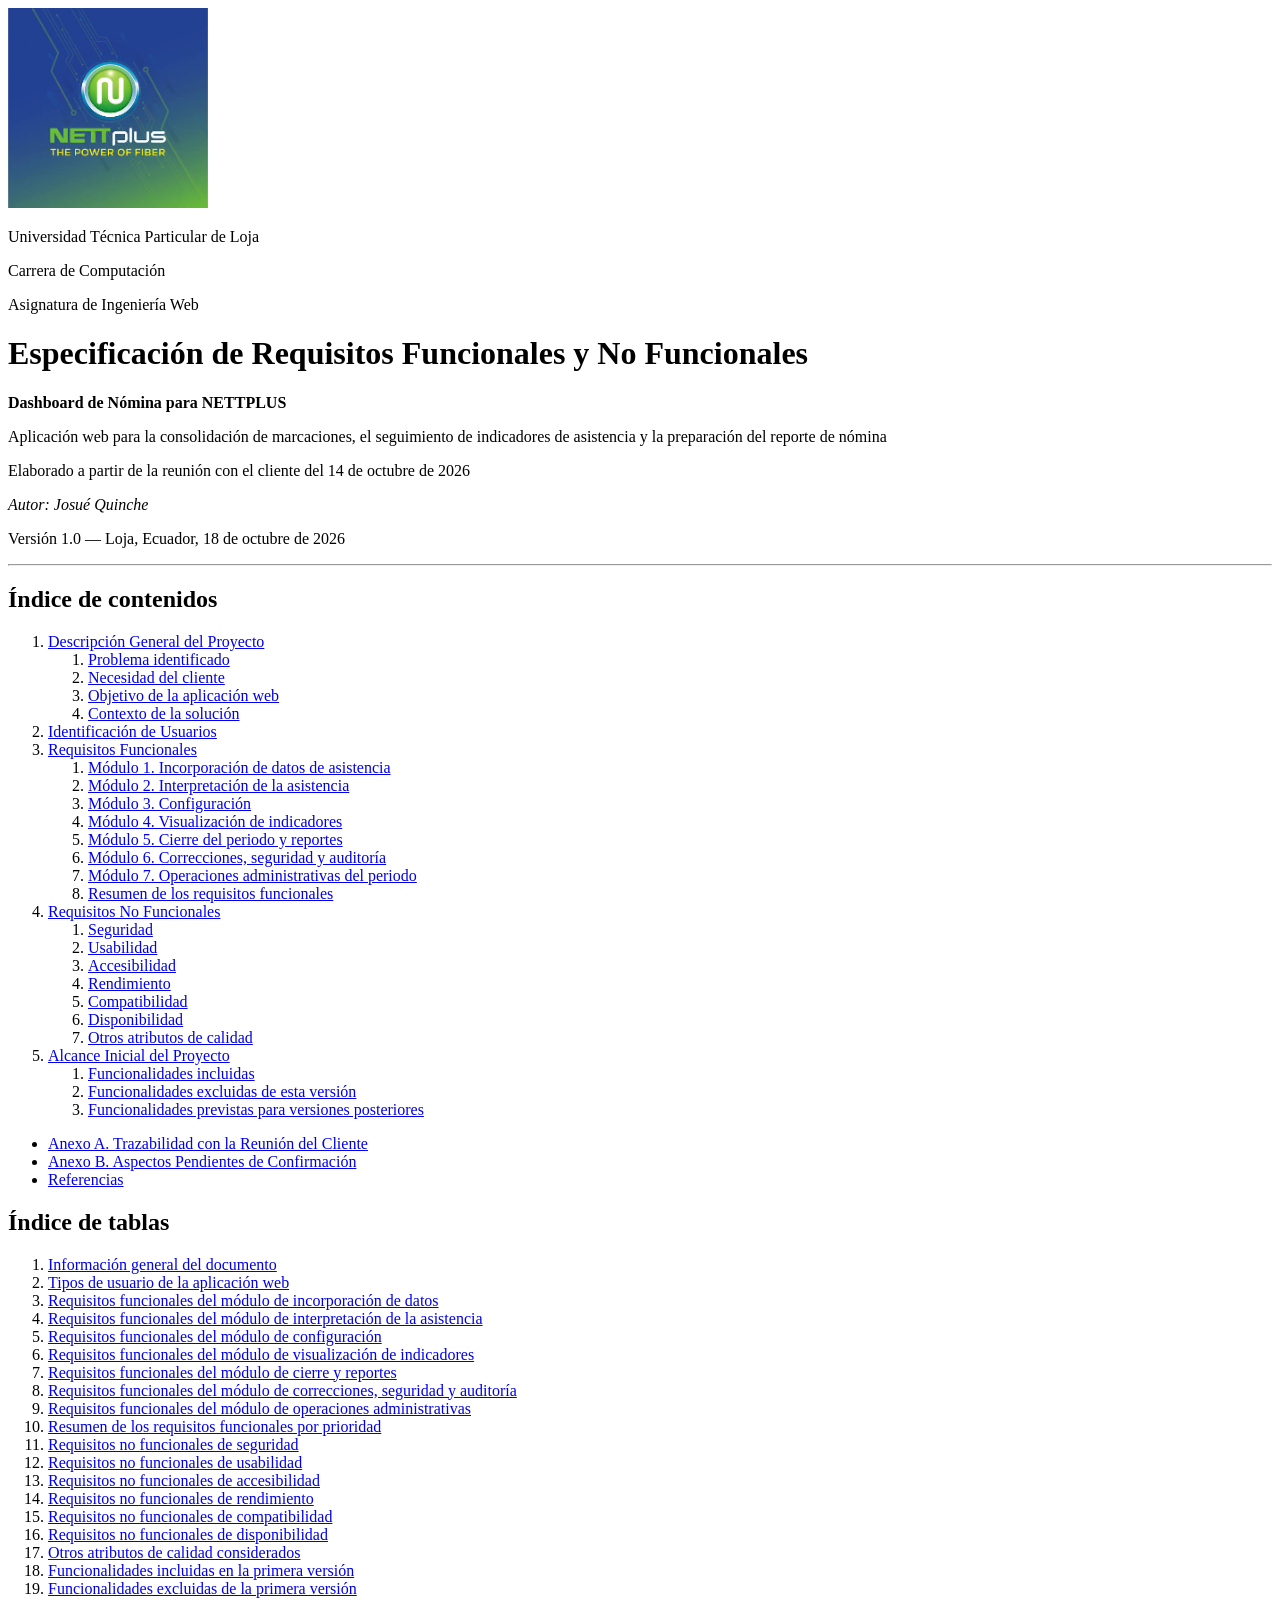
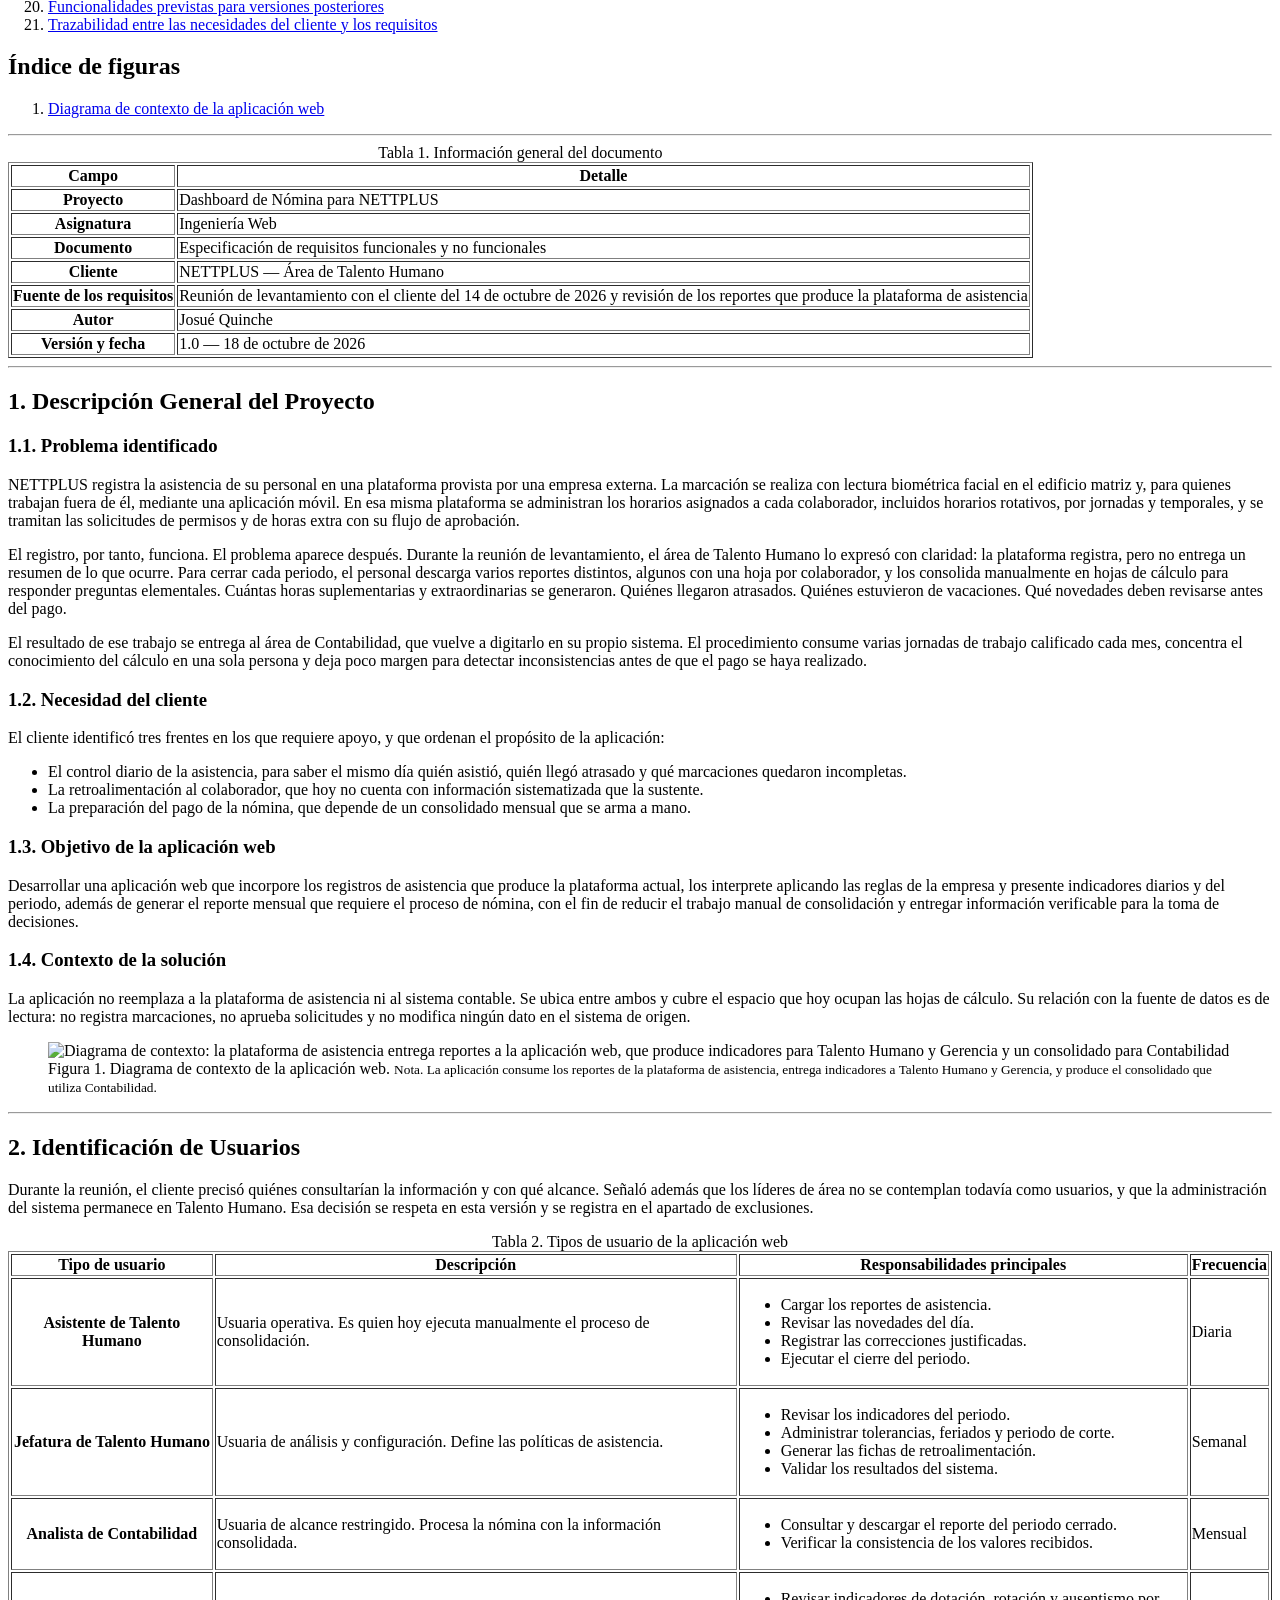
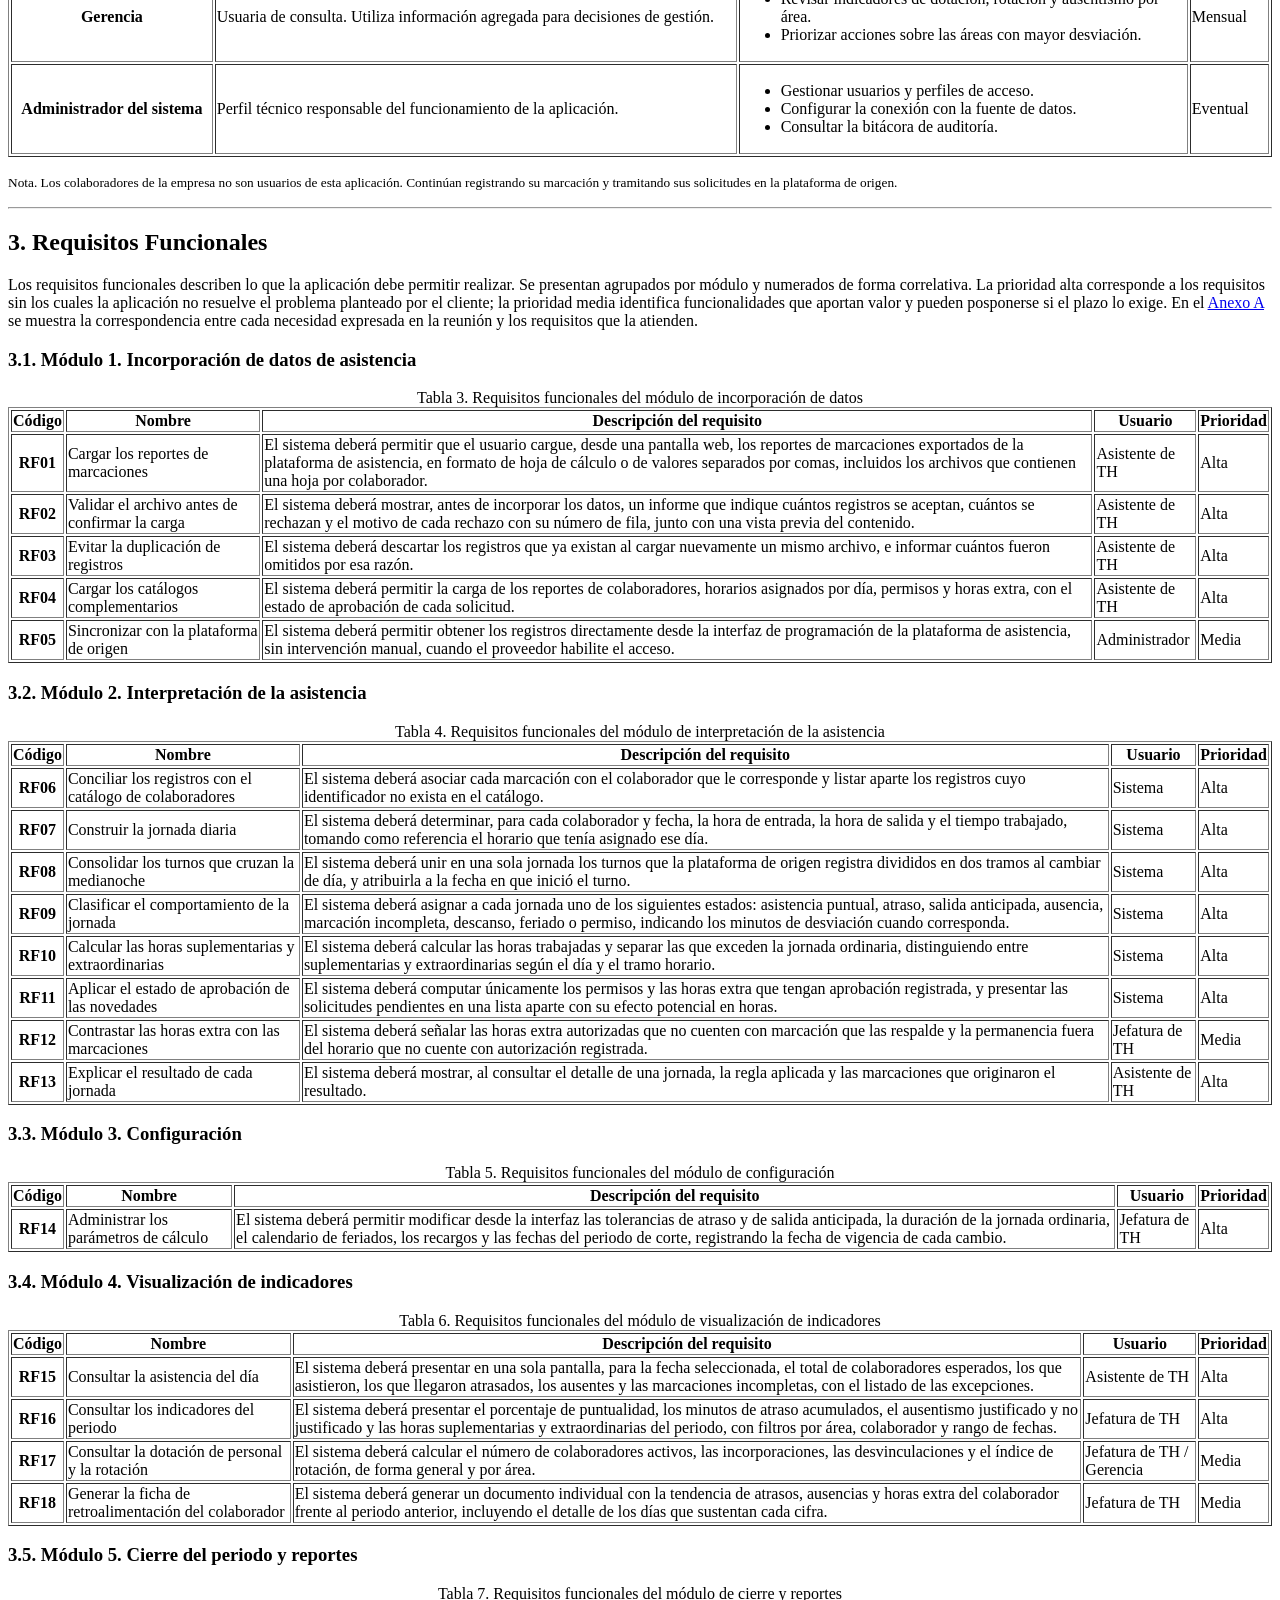
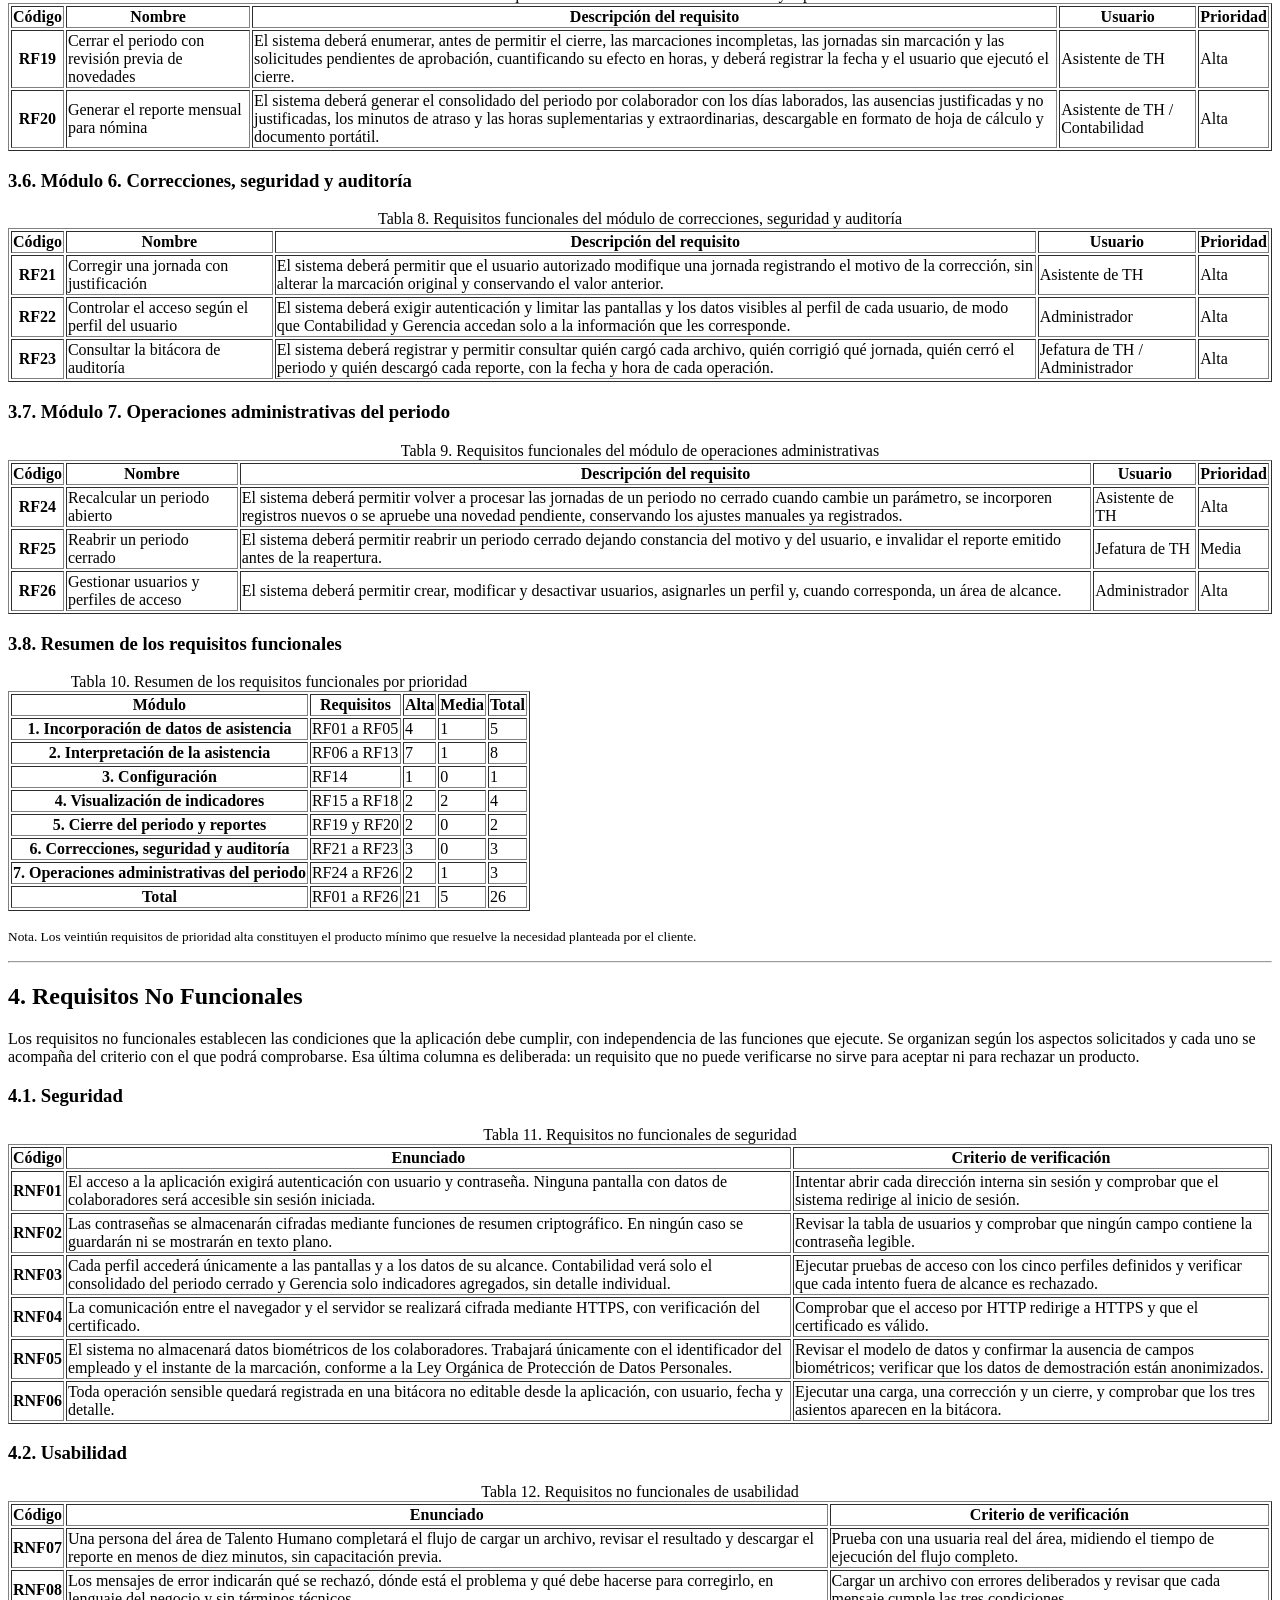
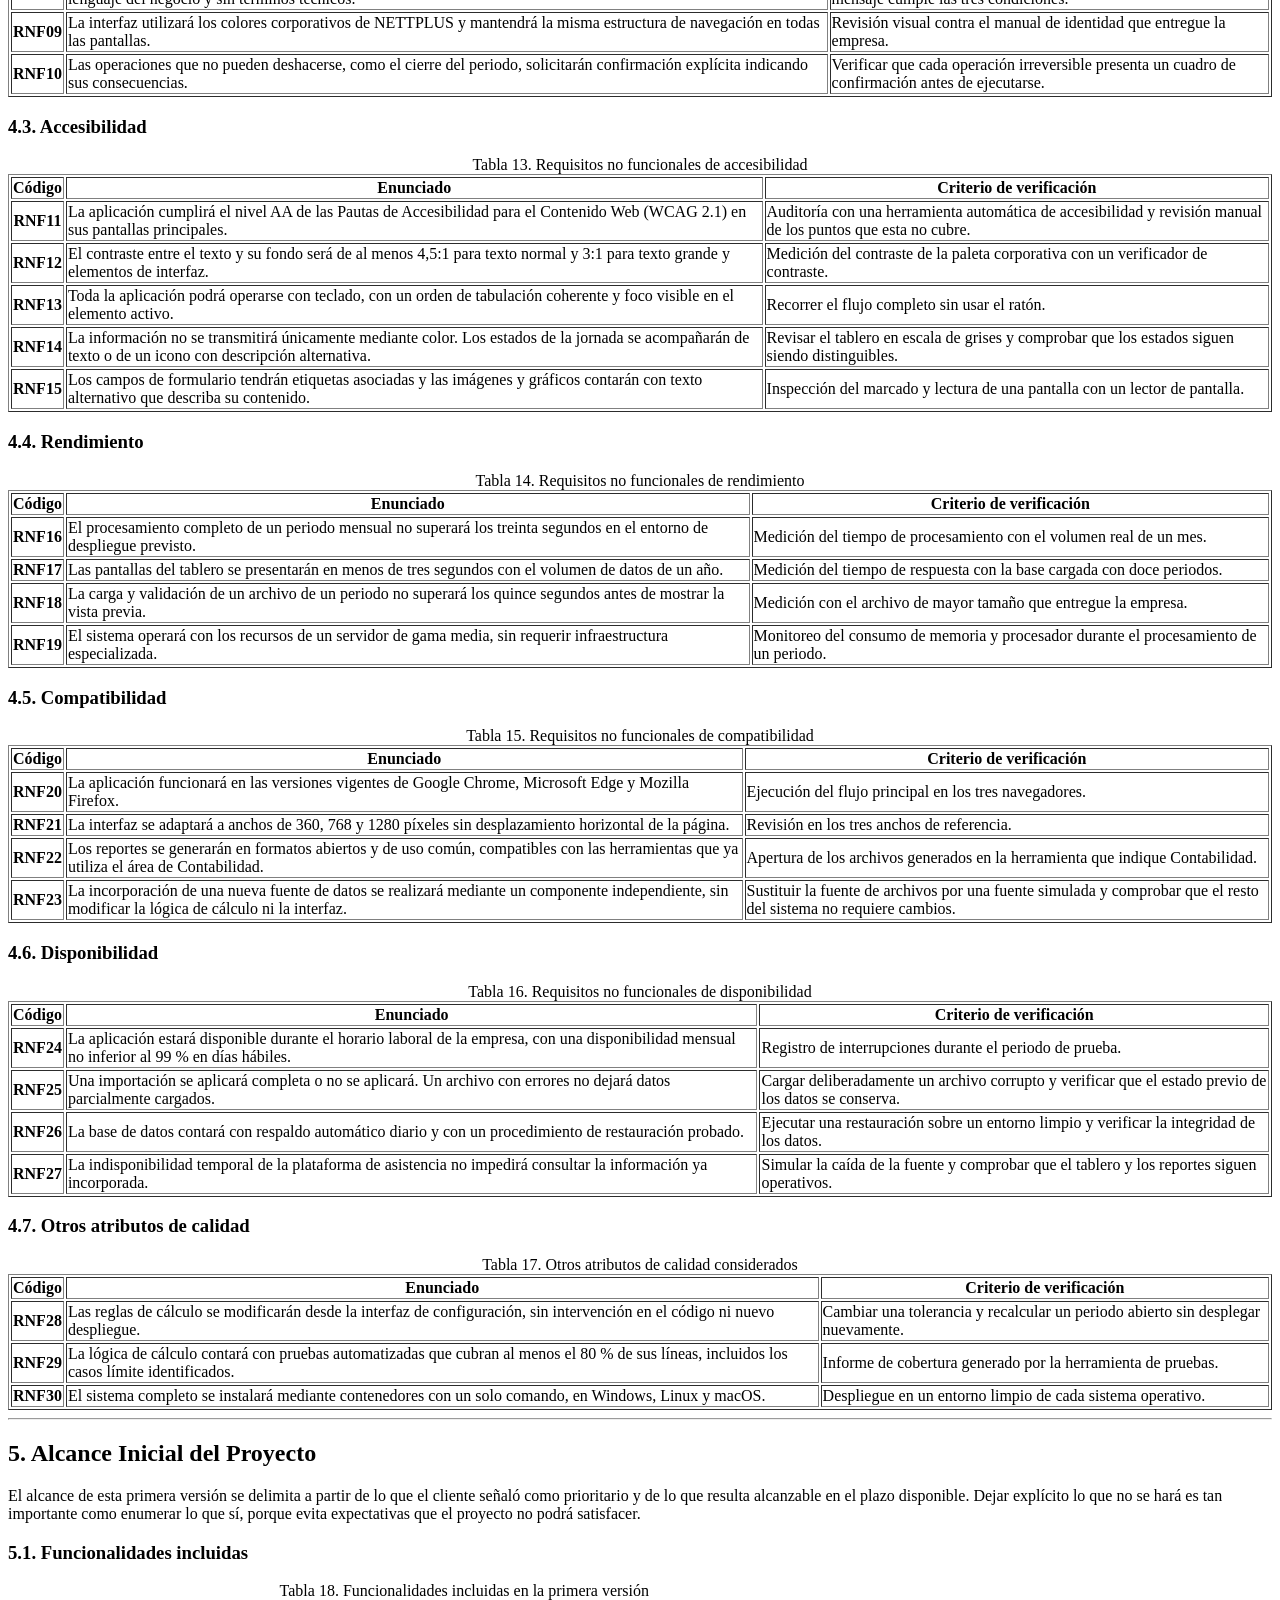
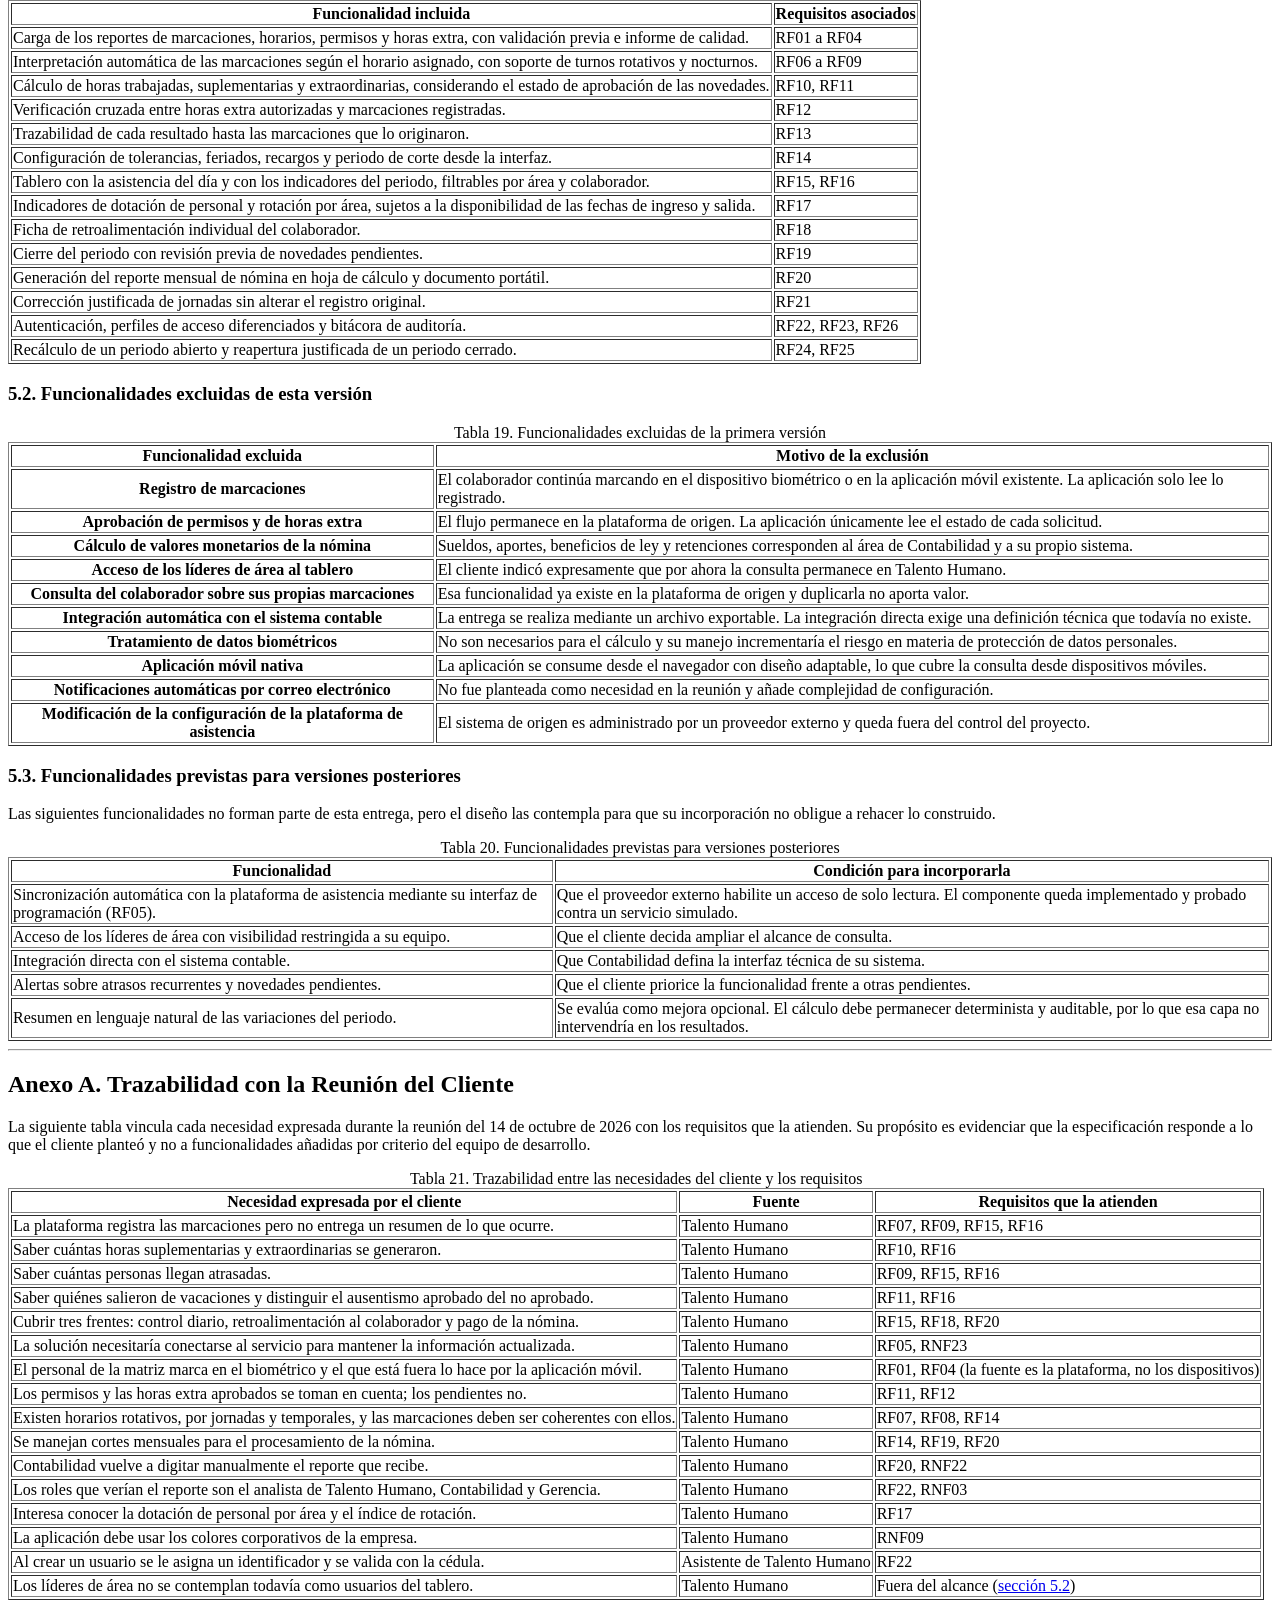
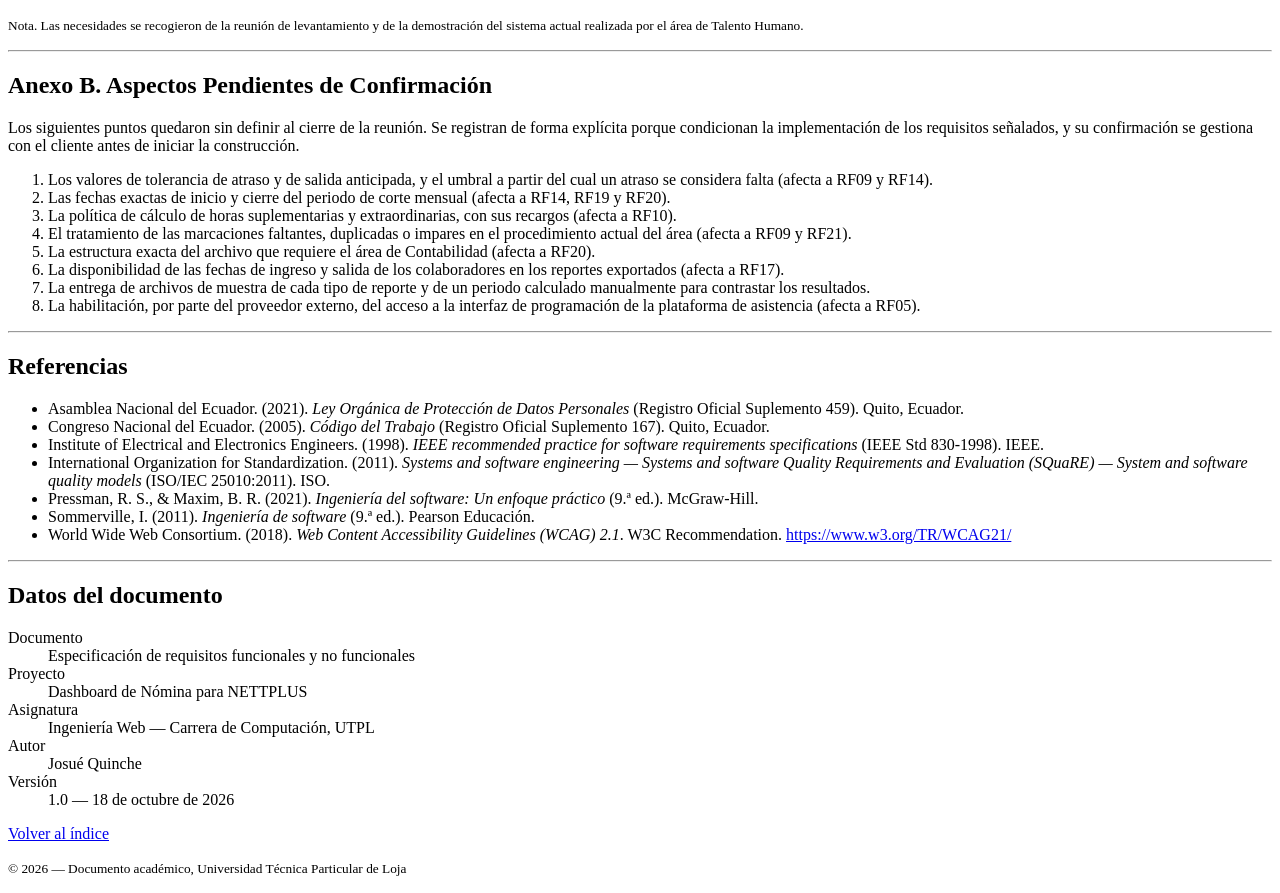
==== commit f84d9bd1: "Agrega practicas de HTML5: ejercicios de clase, periodico e informe de requisitos 4" ====
--- a/practica_html5/informe_requisitos/index.html
+++ b/practica_html5/informe_requisitos/index.html
@@ -13,6 +13,9 @@
      PORTADA
      ============================================================ -->
 <header>
+  <img src="img/images.jpg"
+       alt="Logo de la empresa NETTPLUS"
+       width="200">
   <p>Universidad Técnica Particular de Loja</p>
   <p>Carrera de Computación</p>
   <p>Asignatura de Ingeniería Web</p>
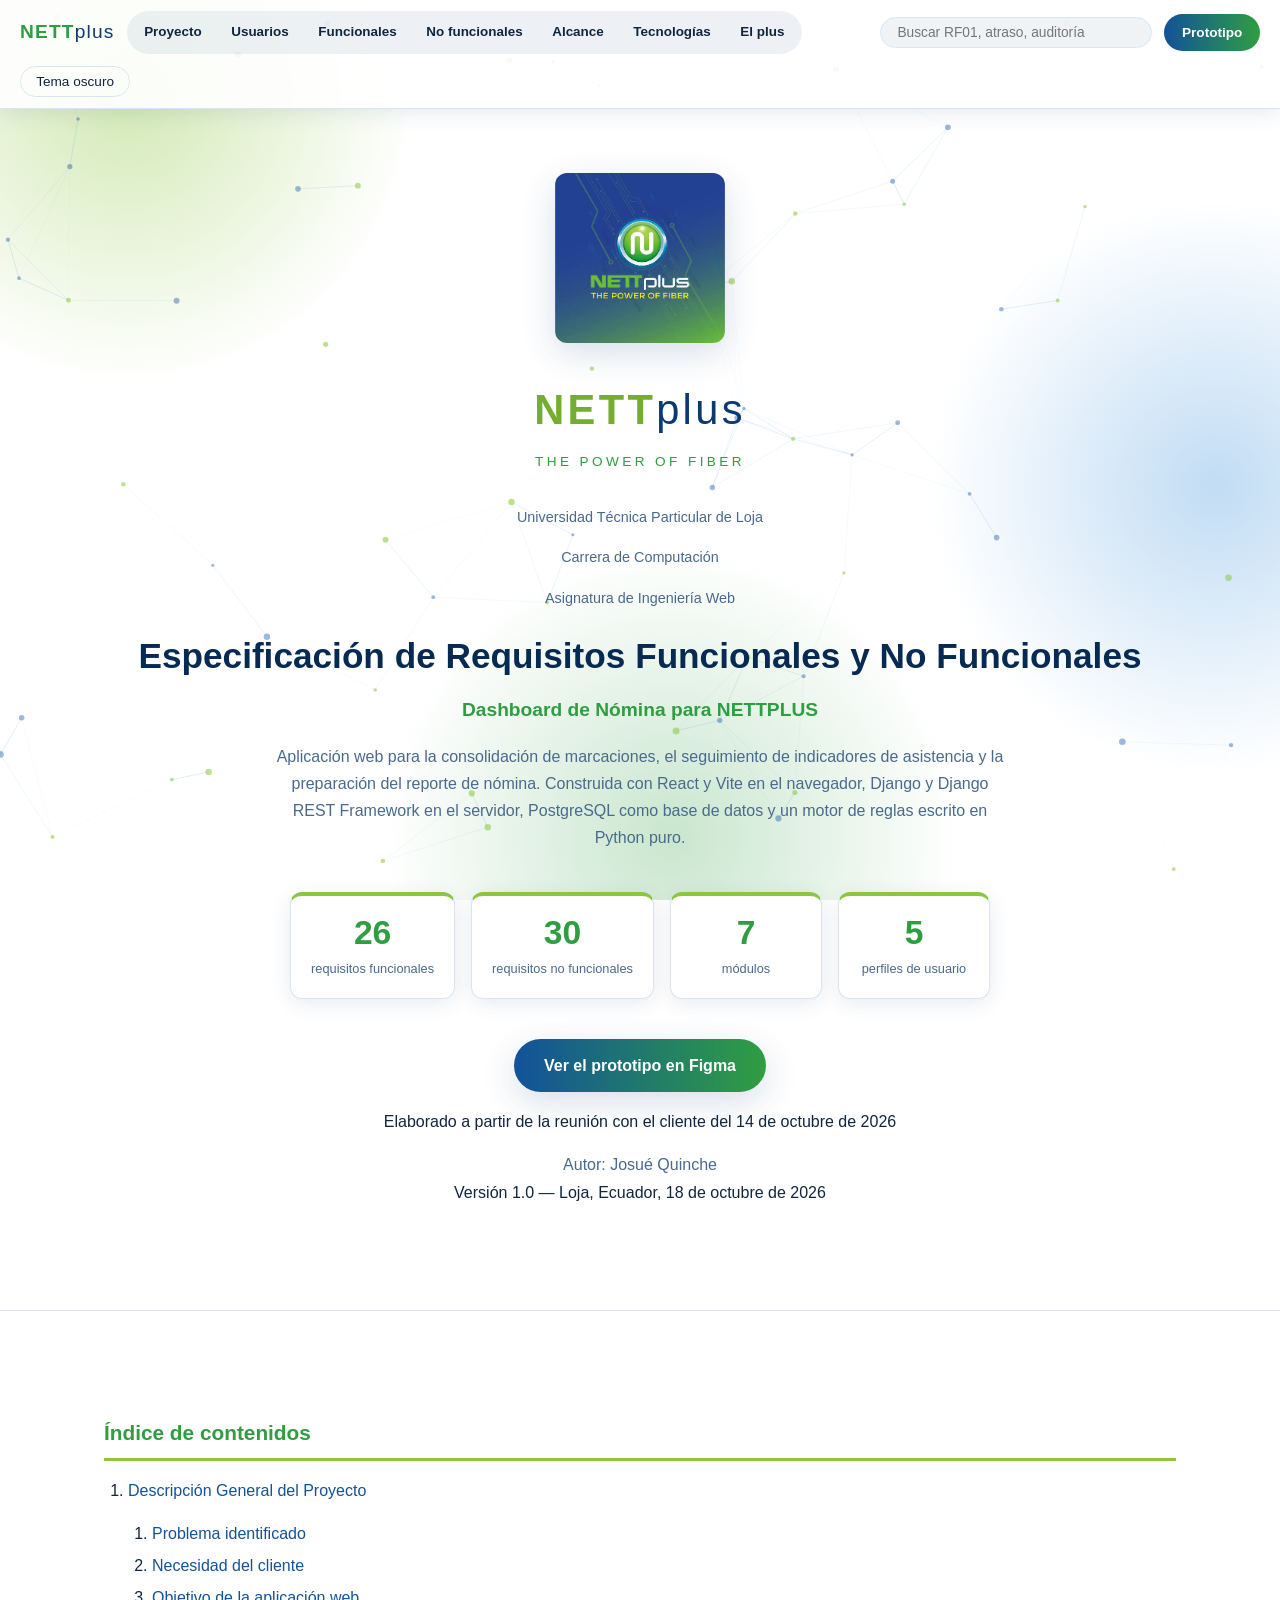
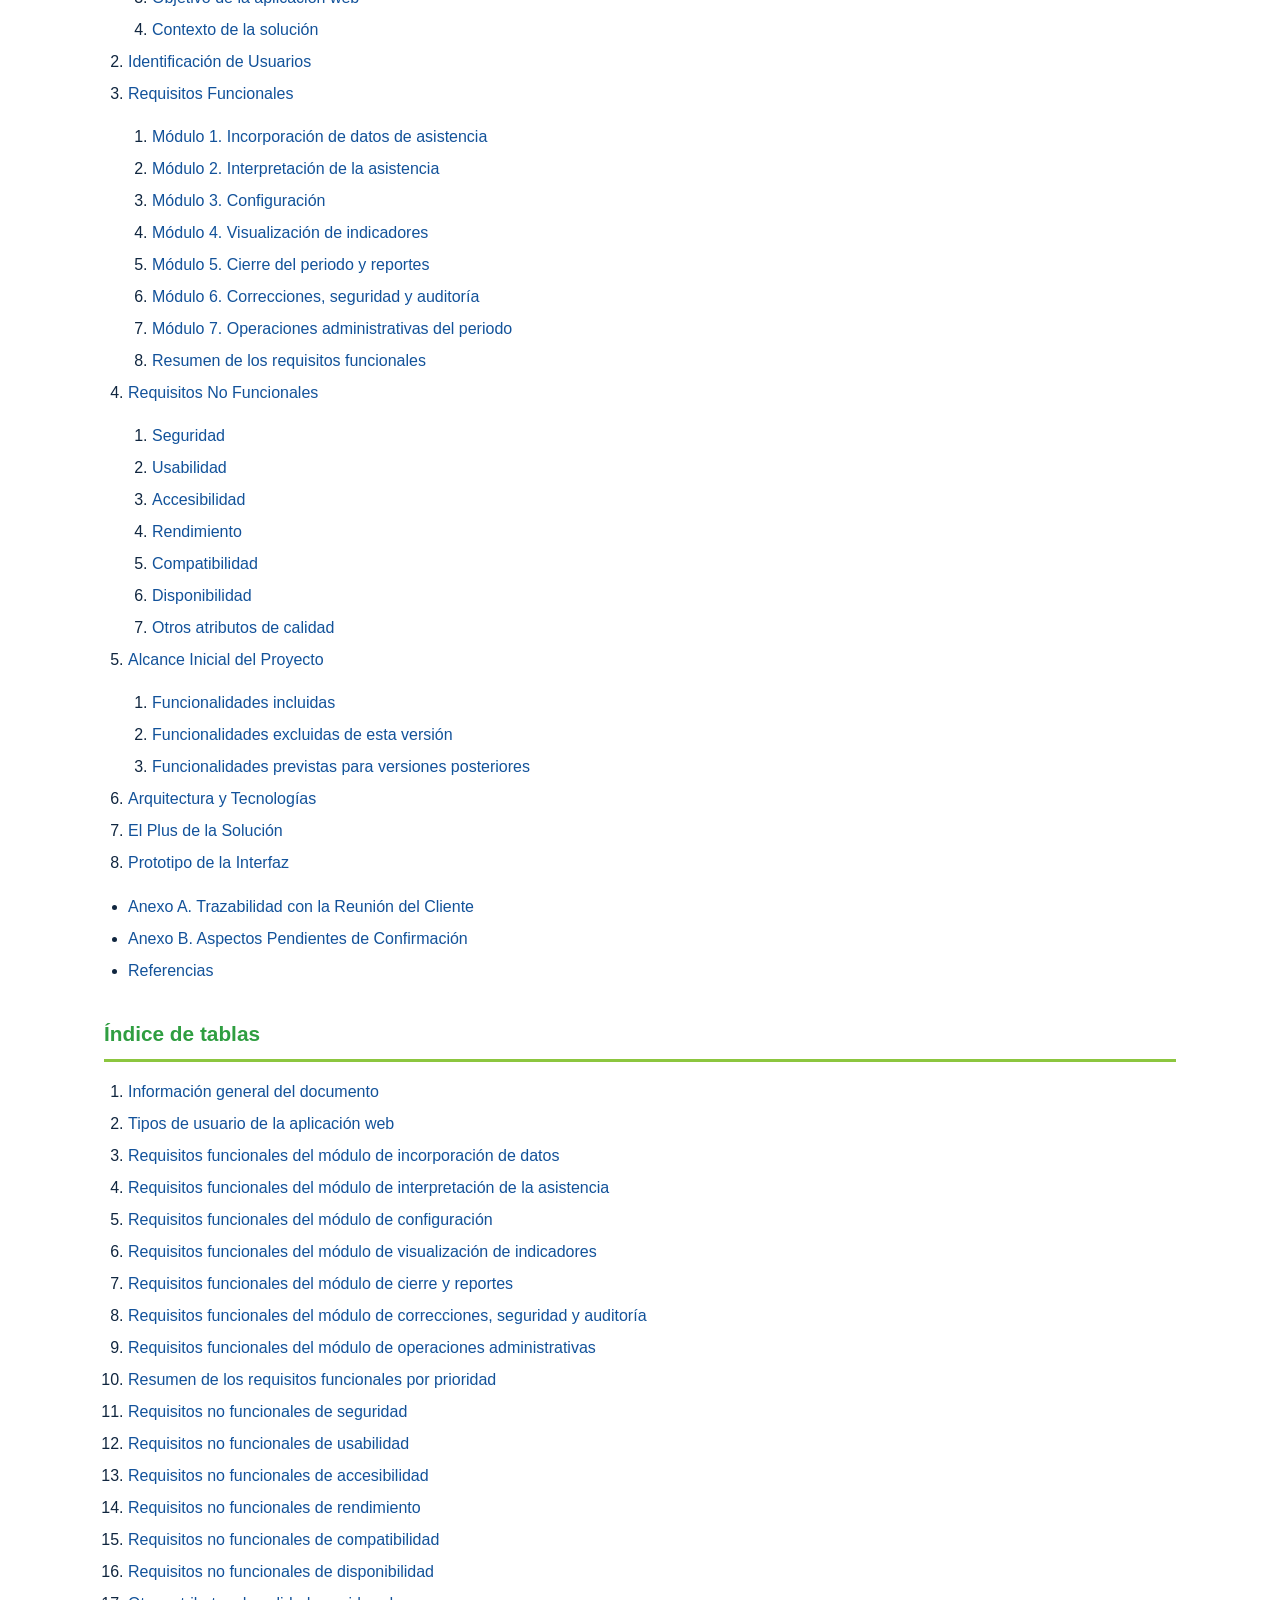
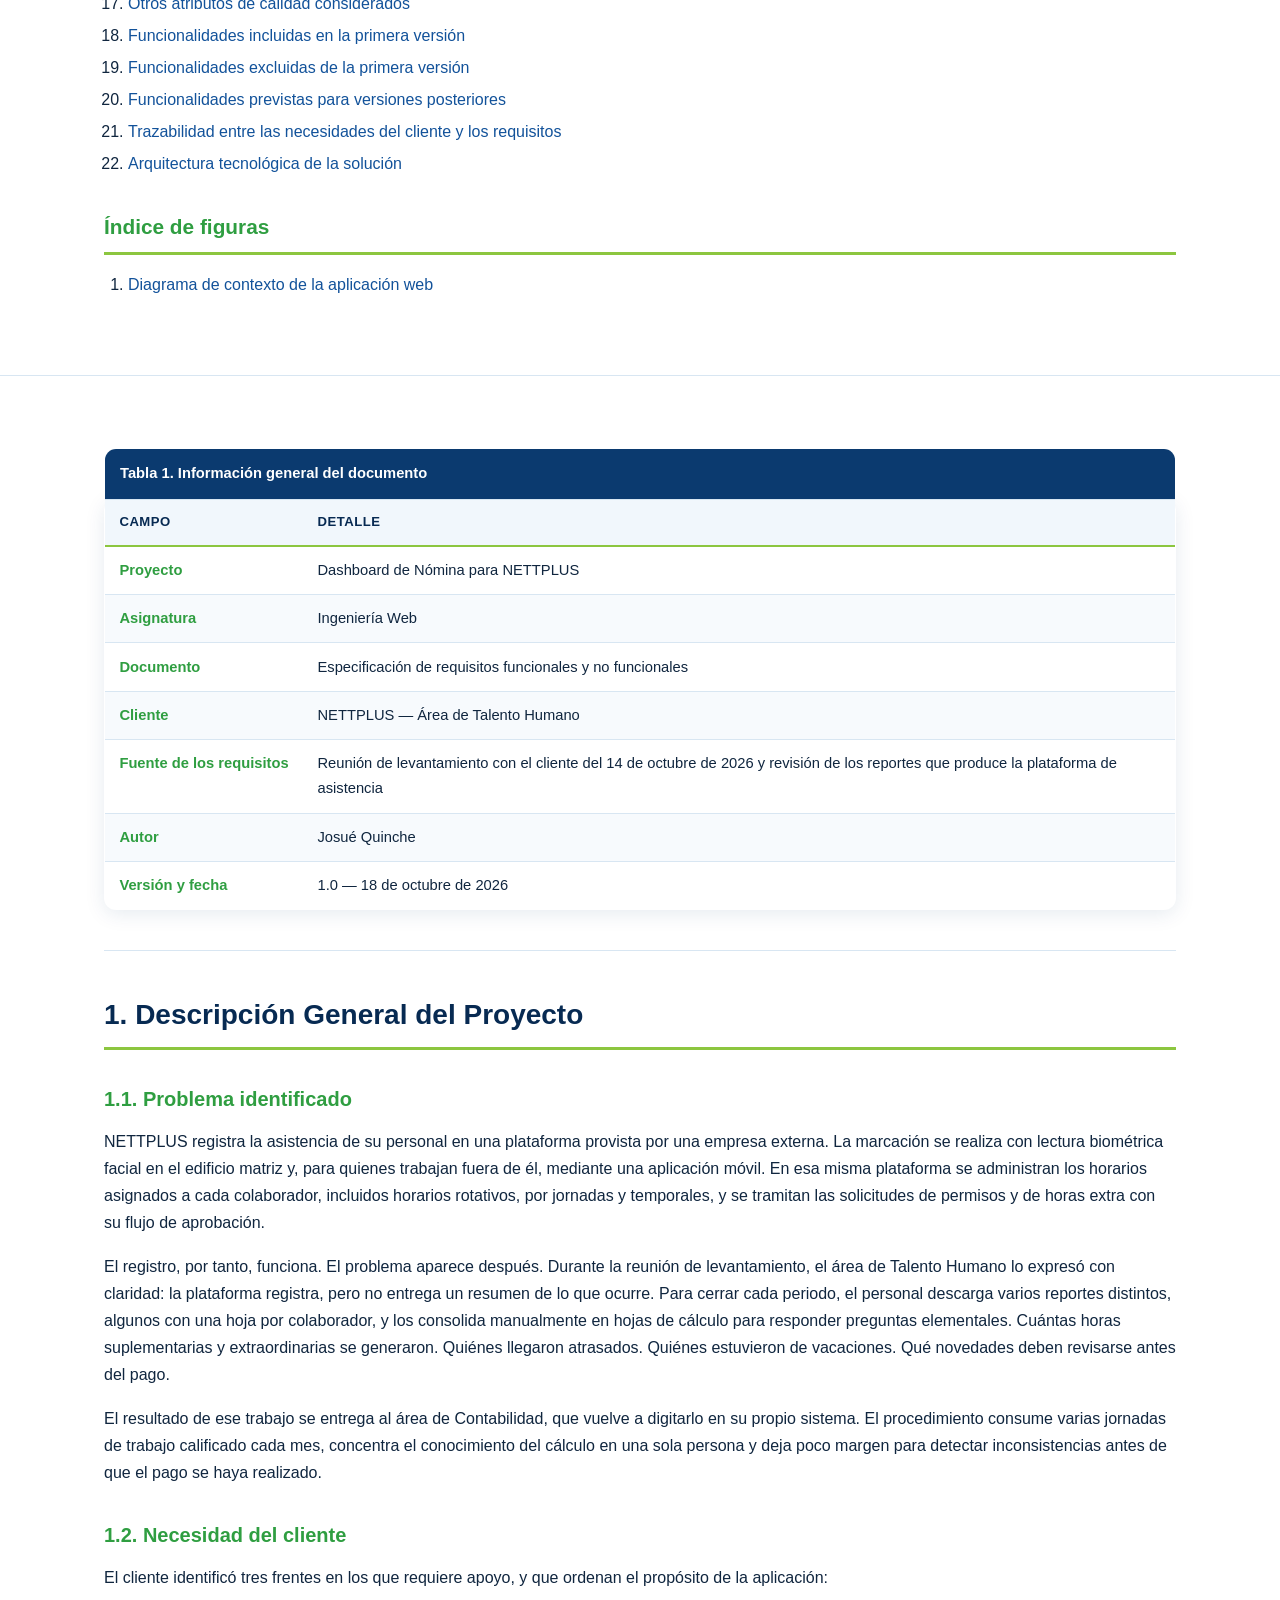
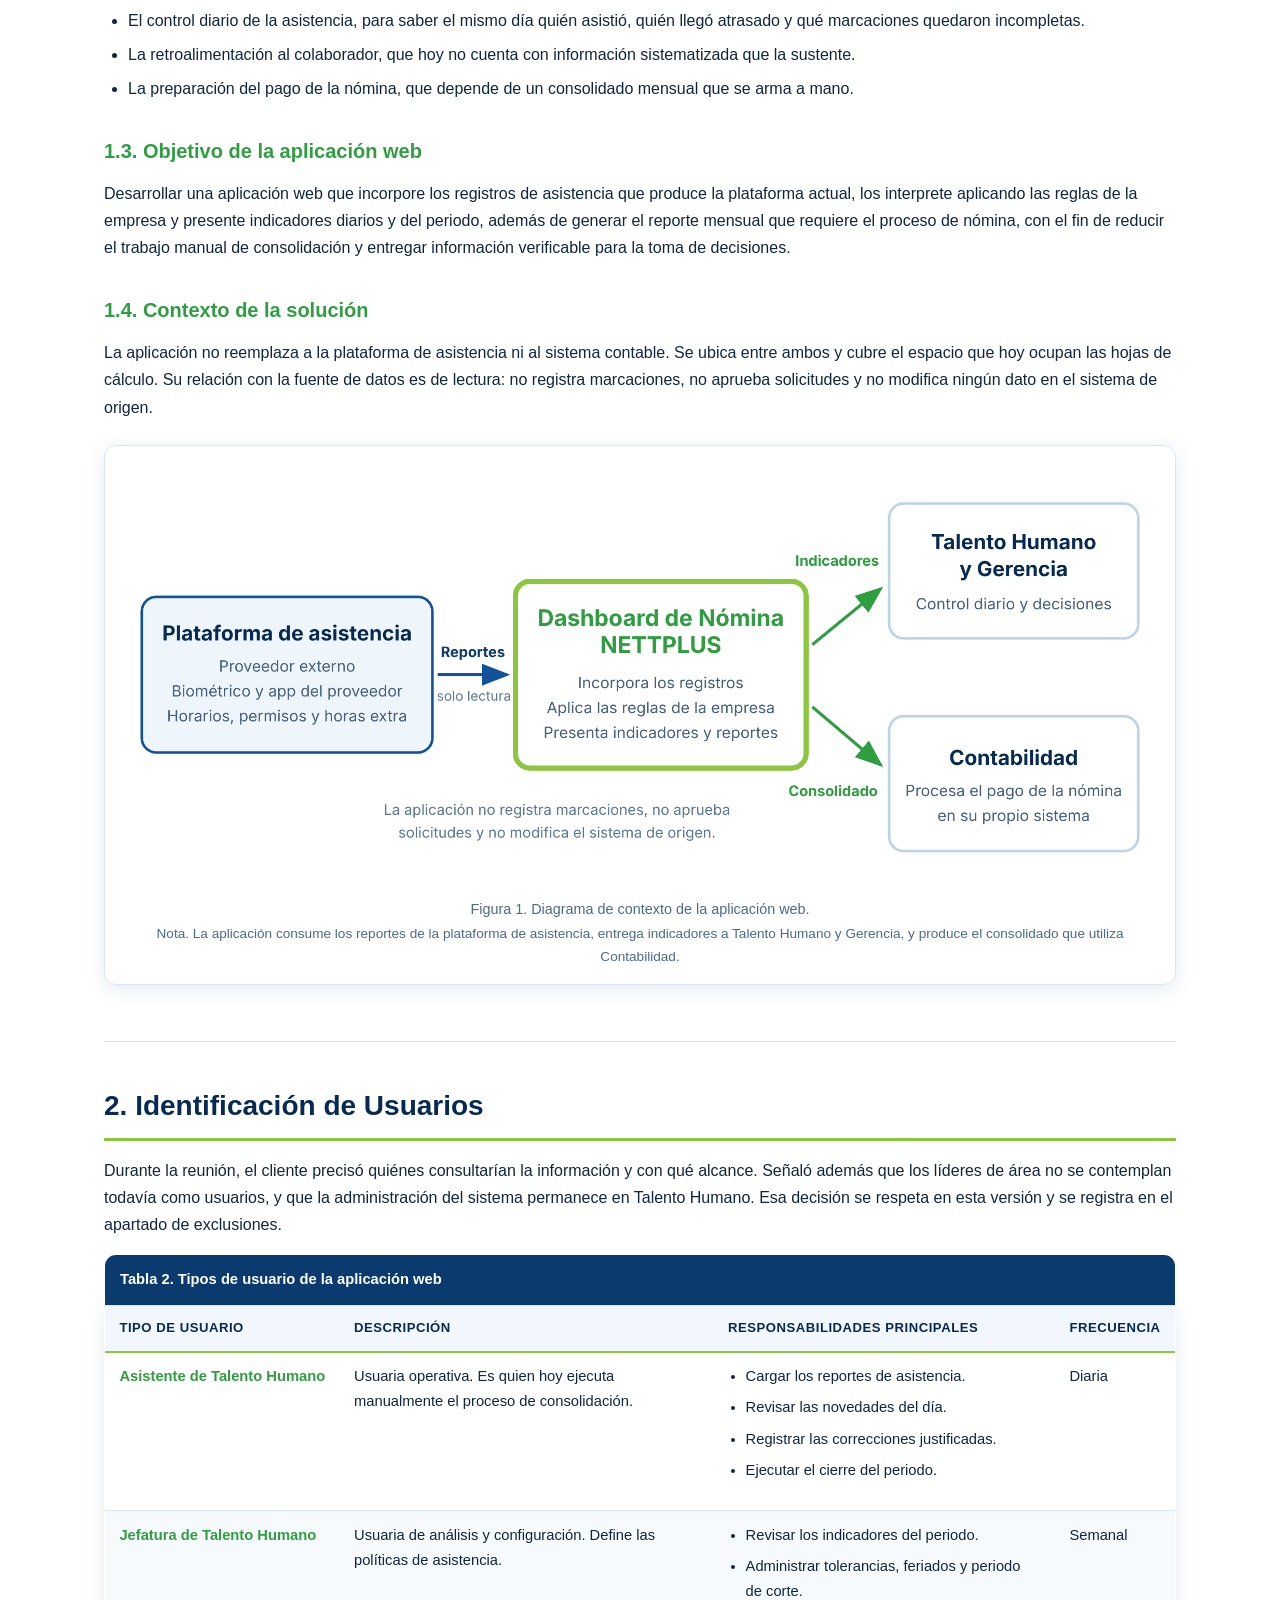
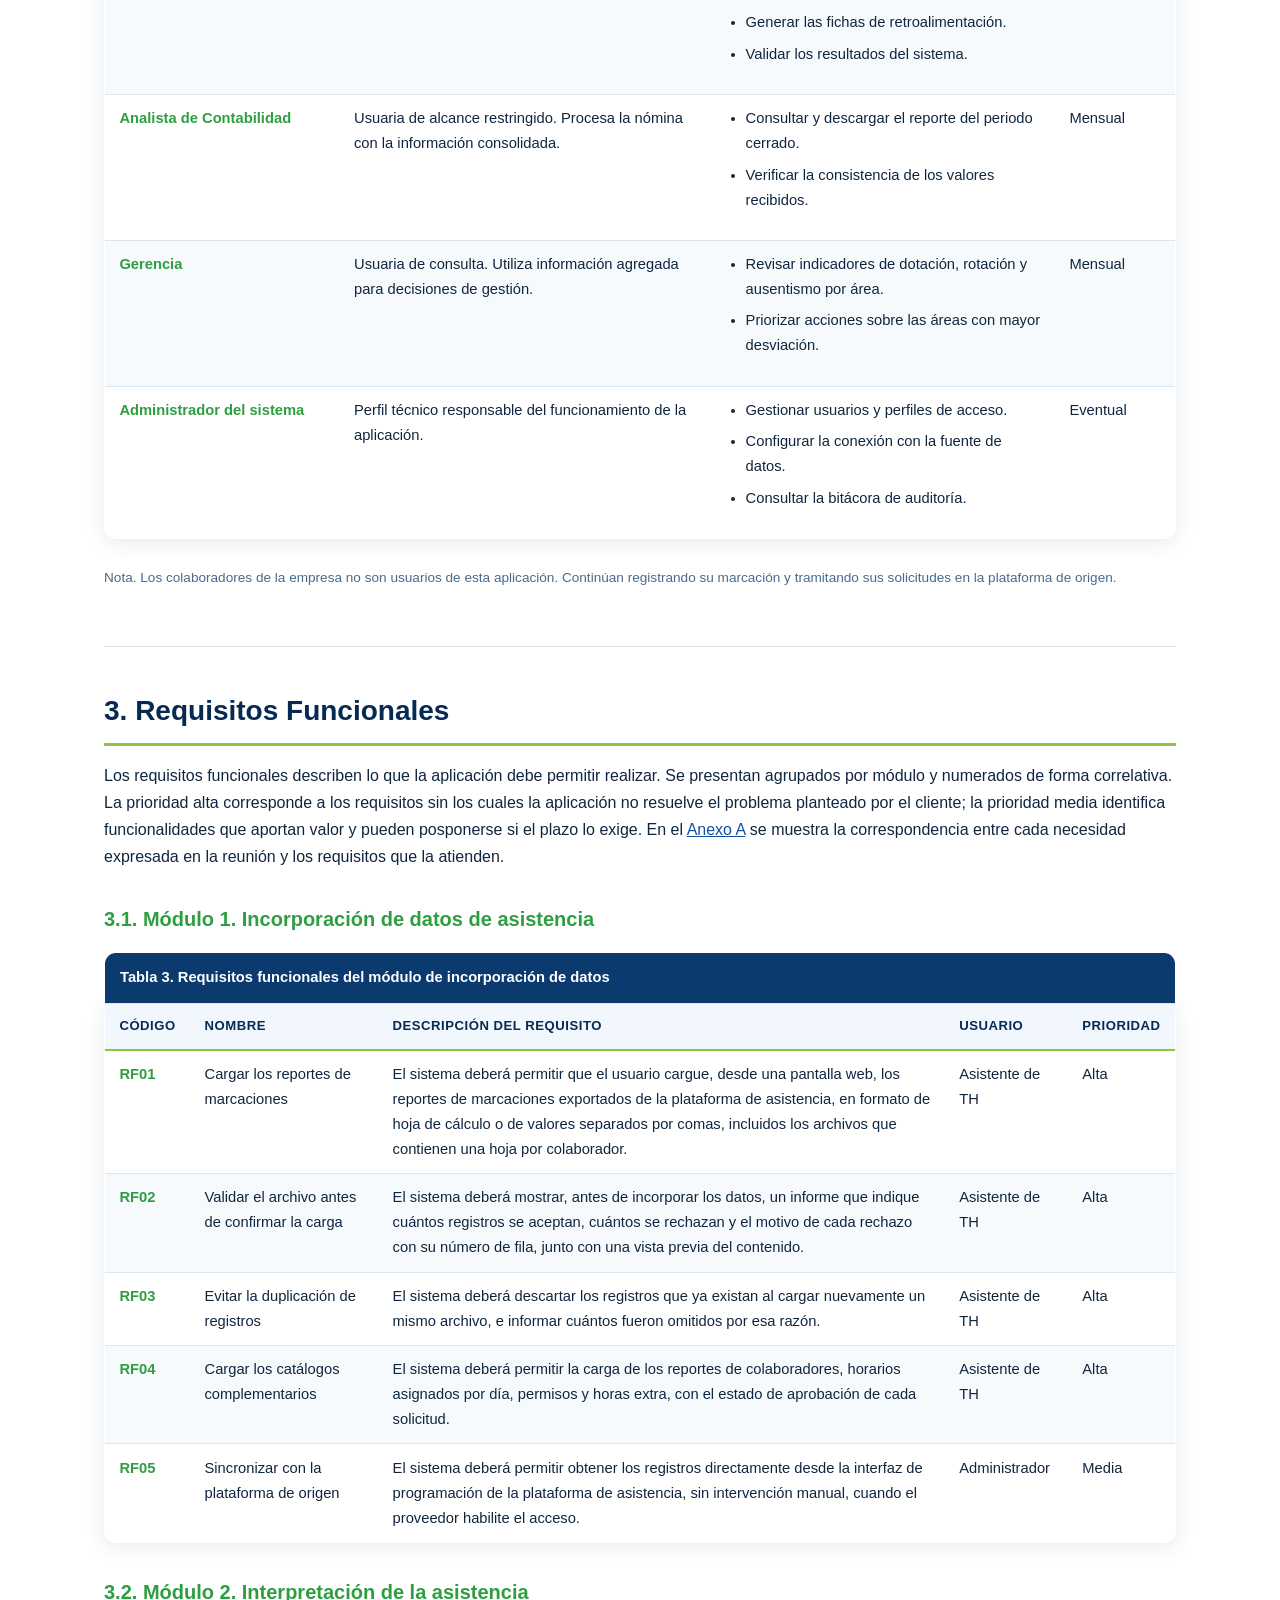
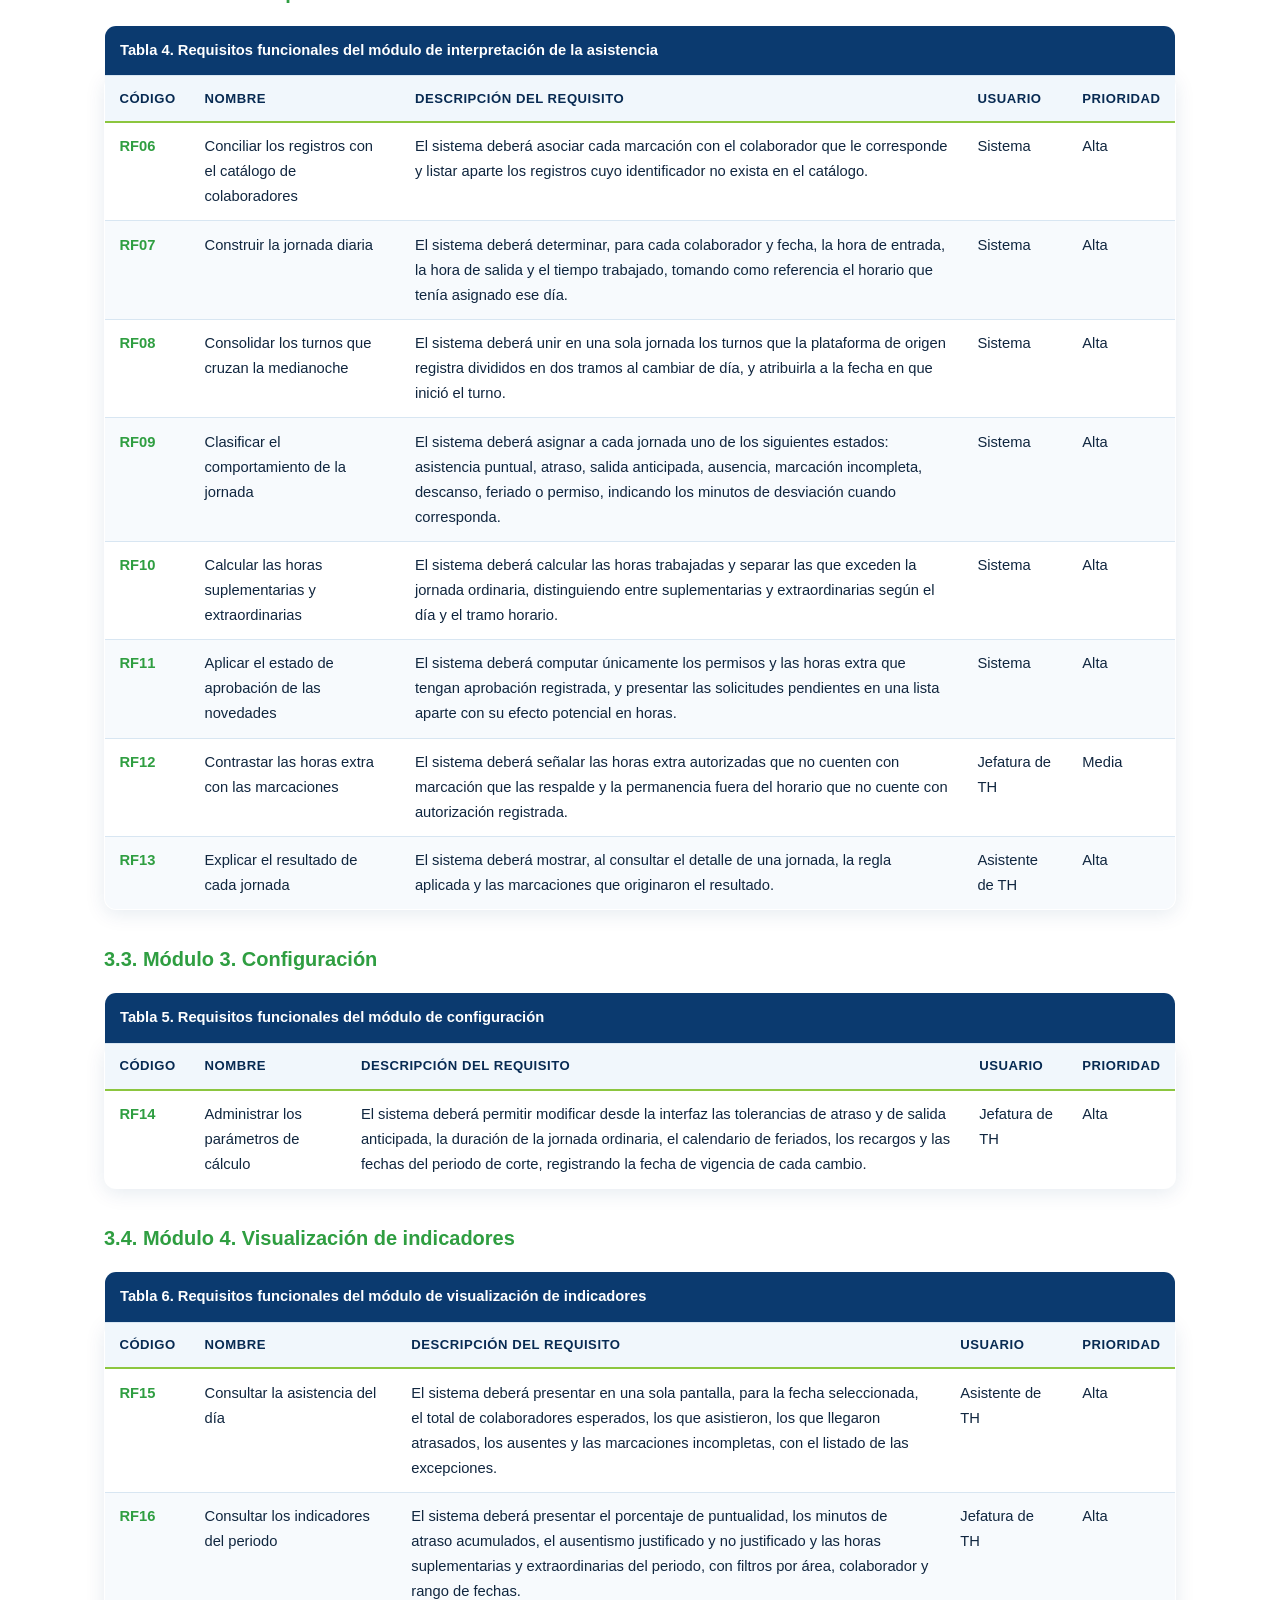
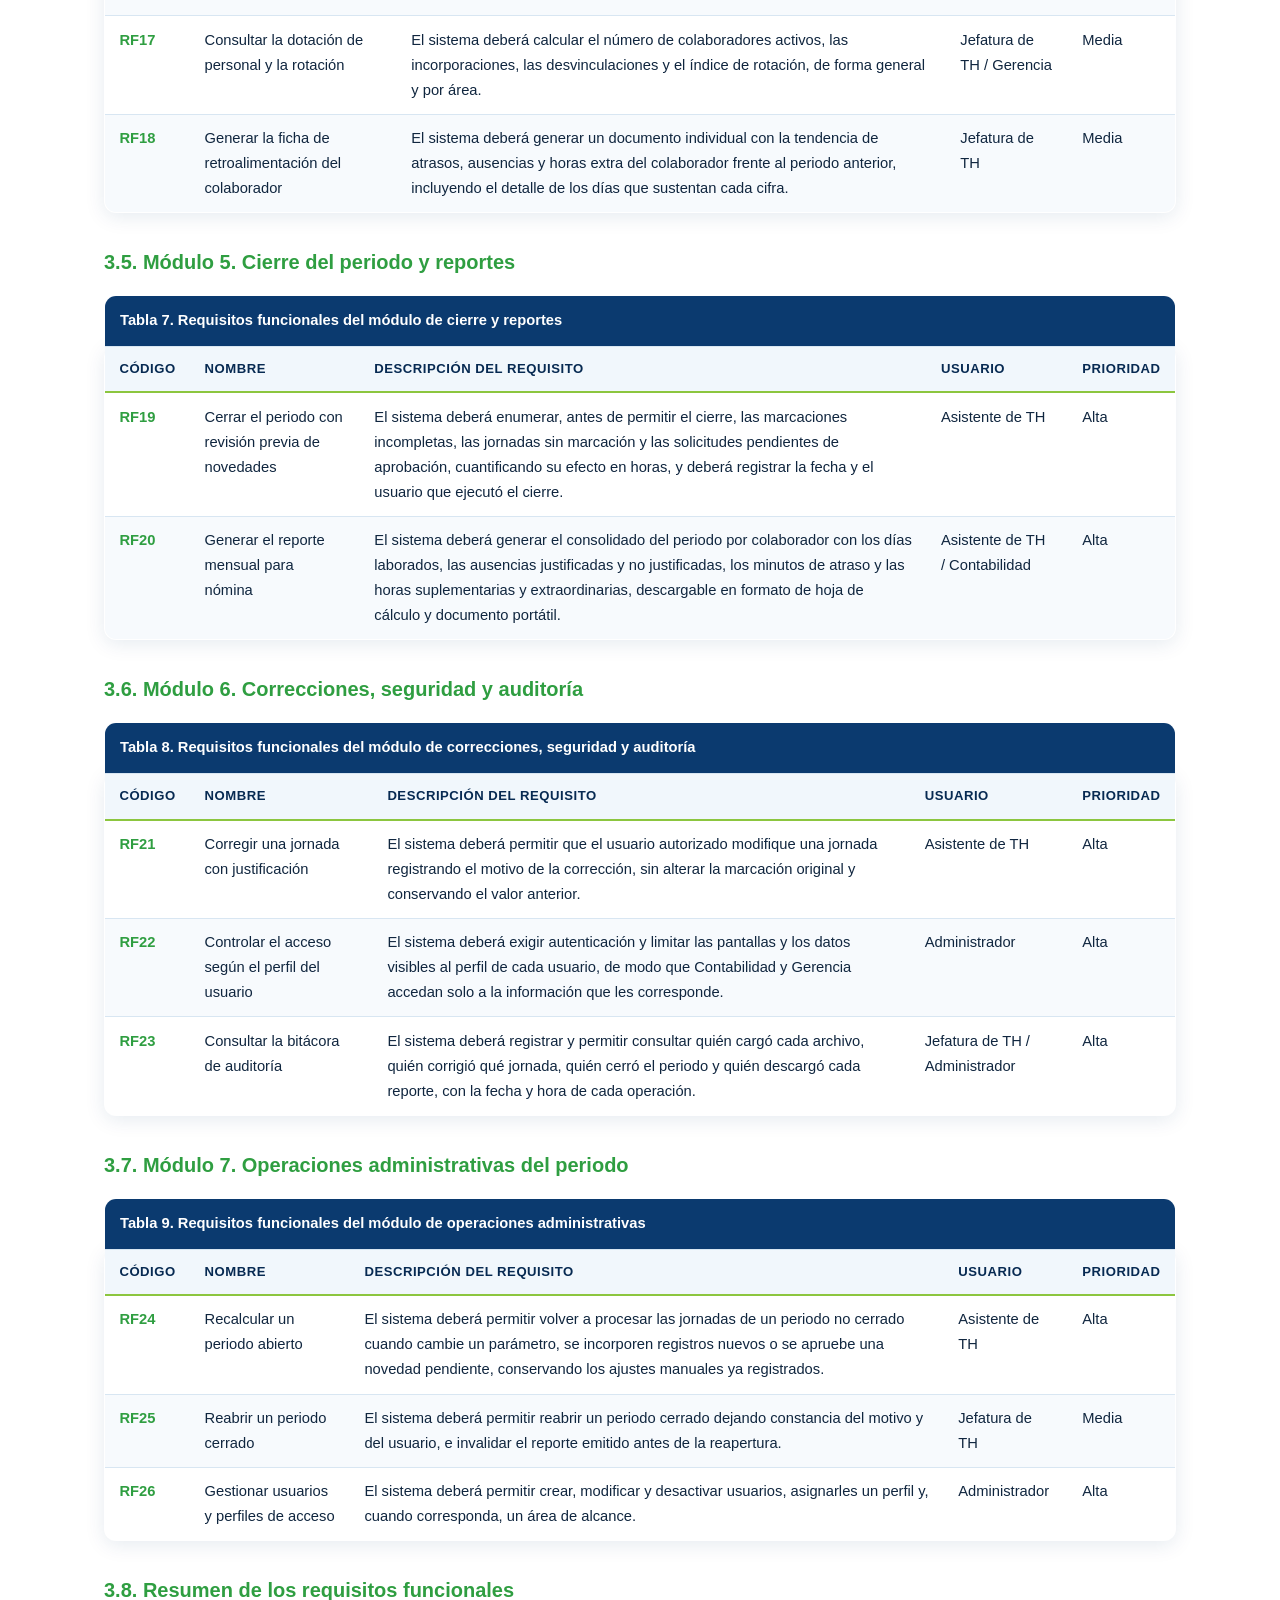
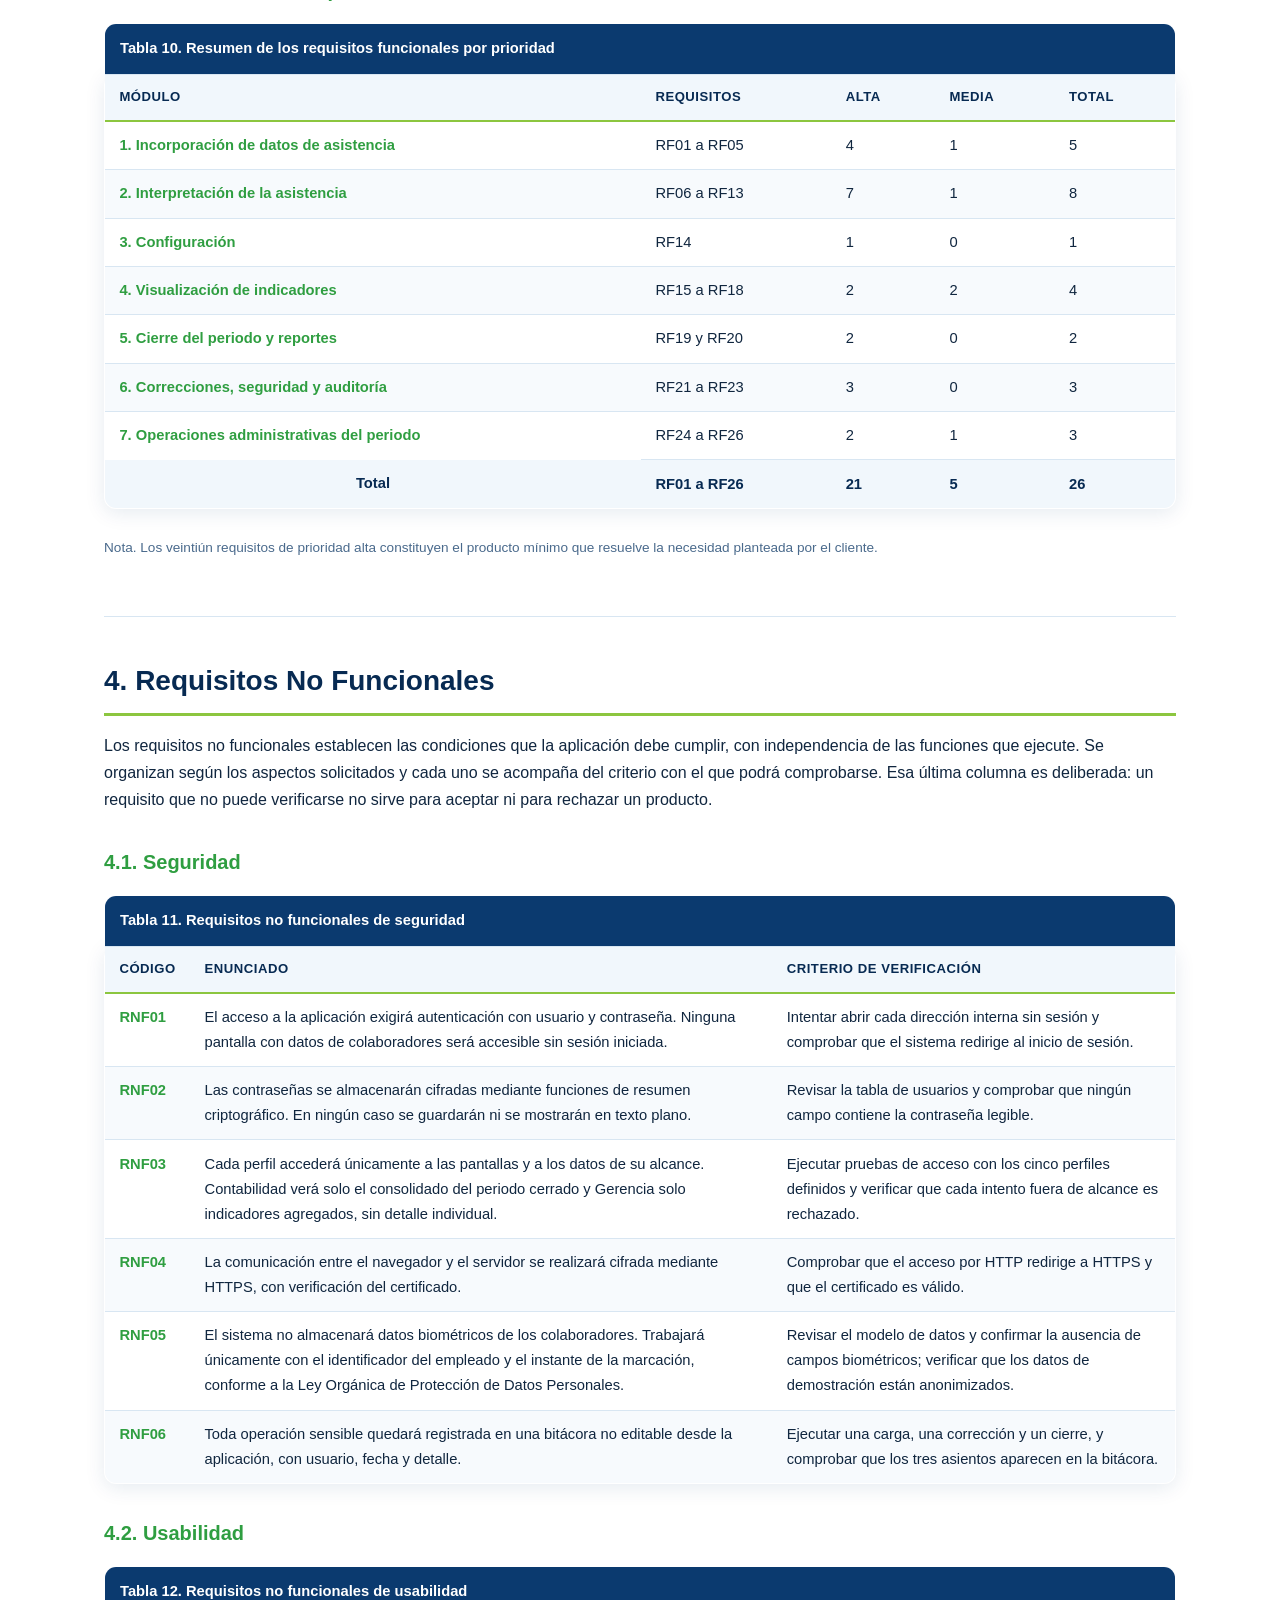
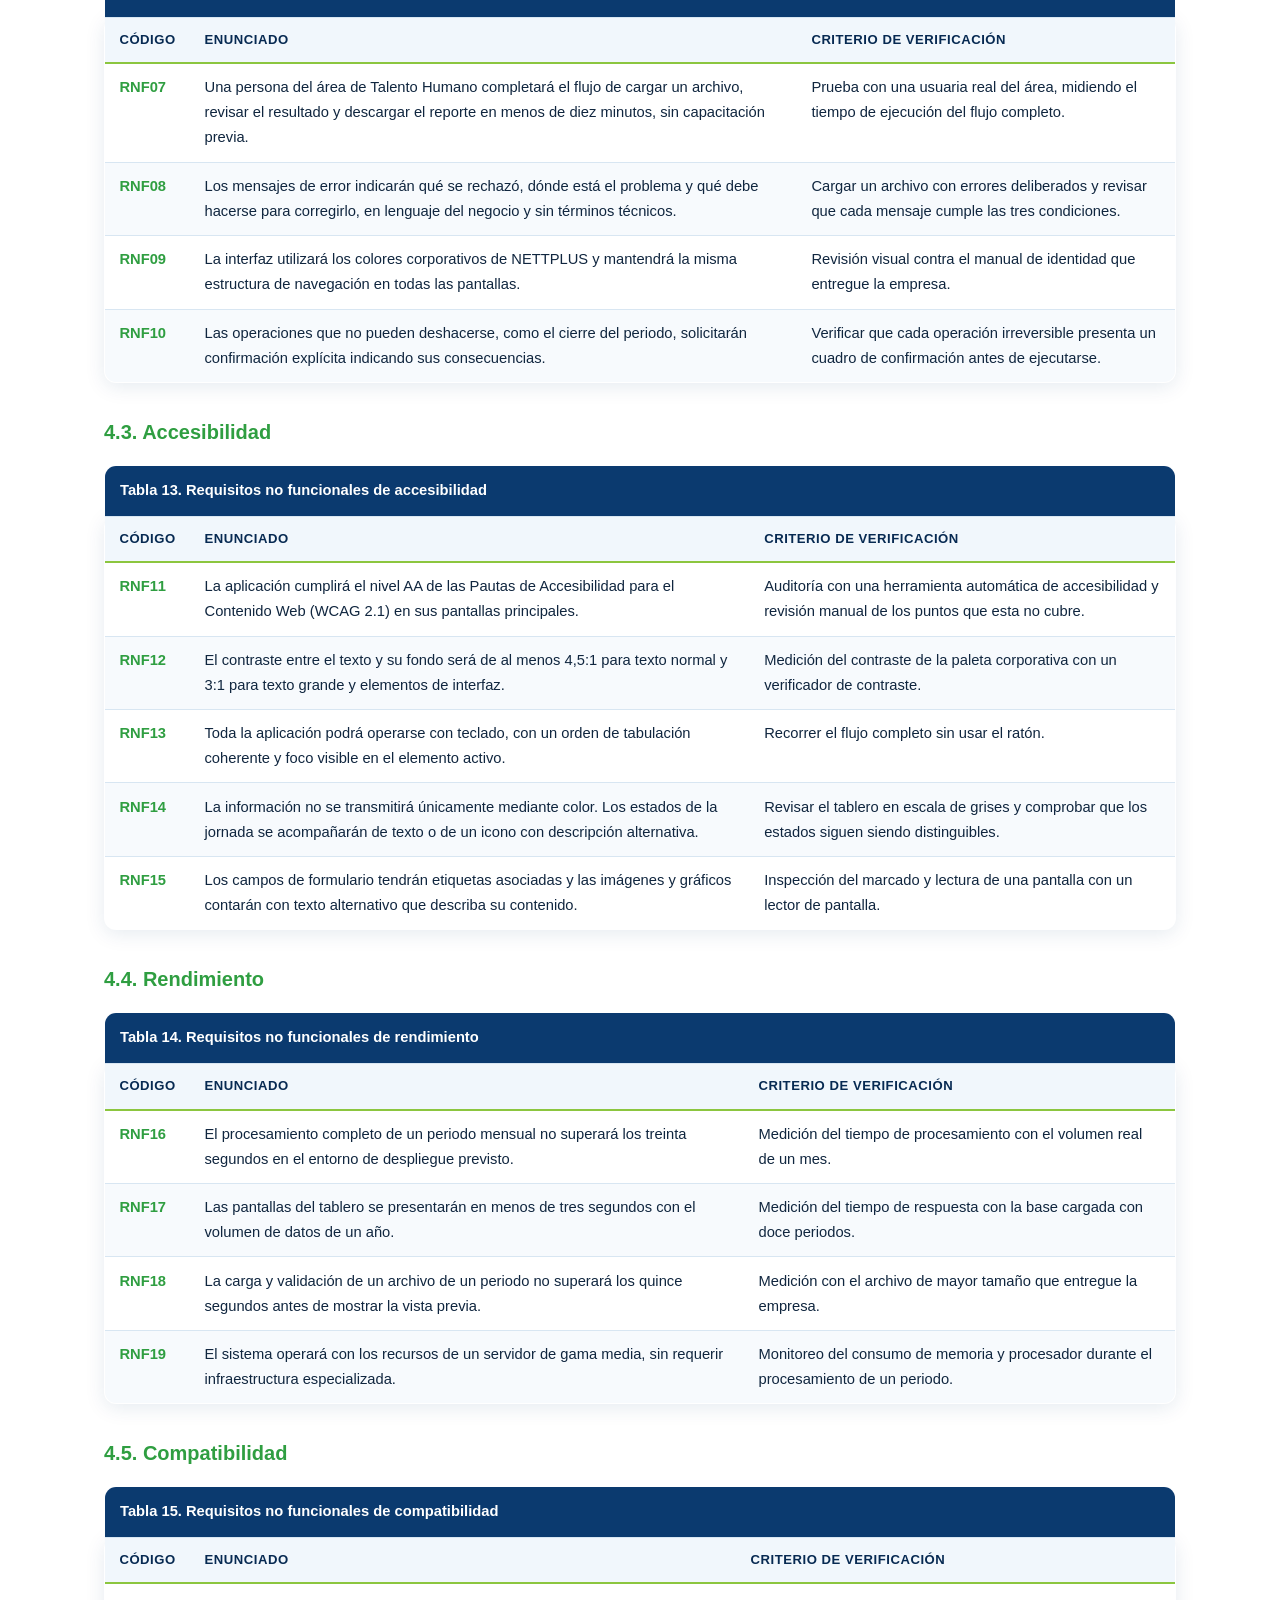
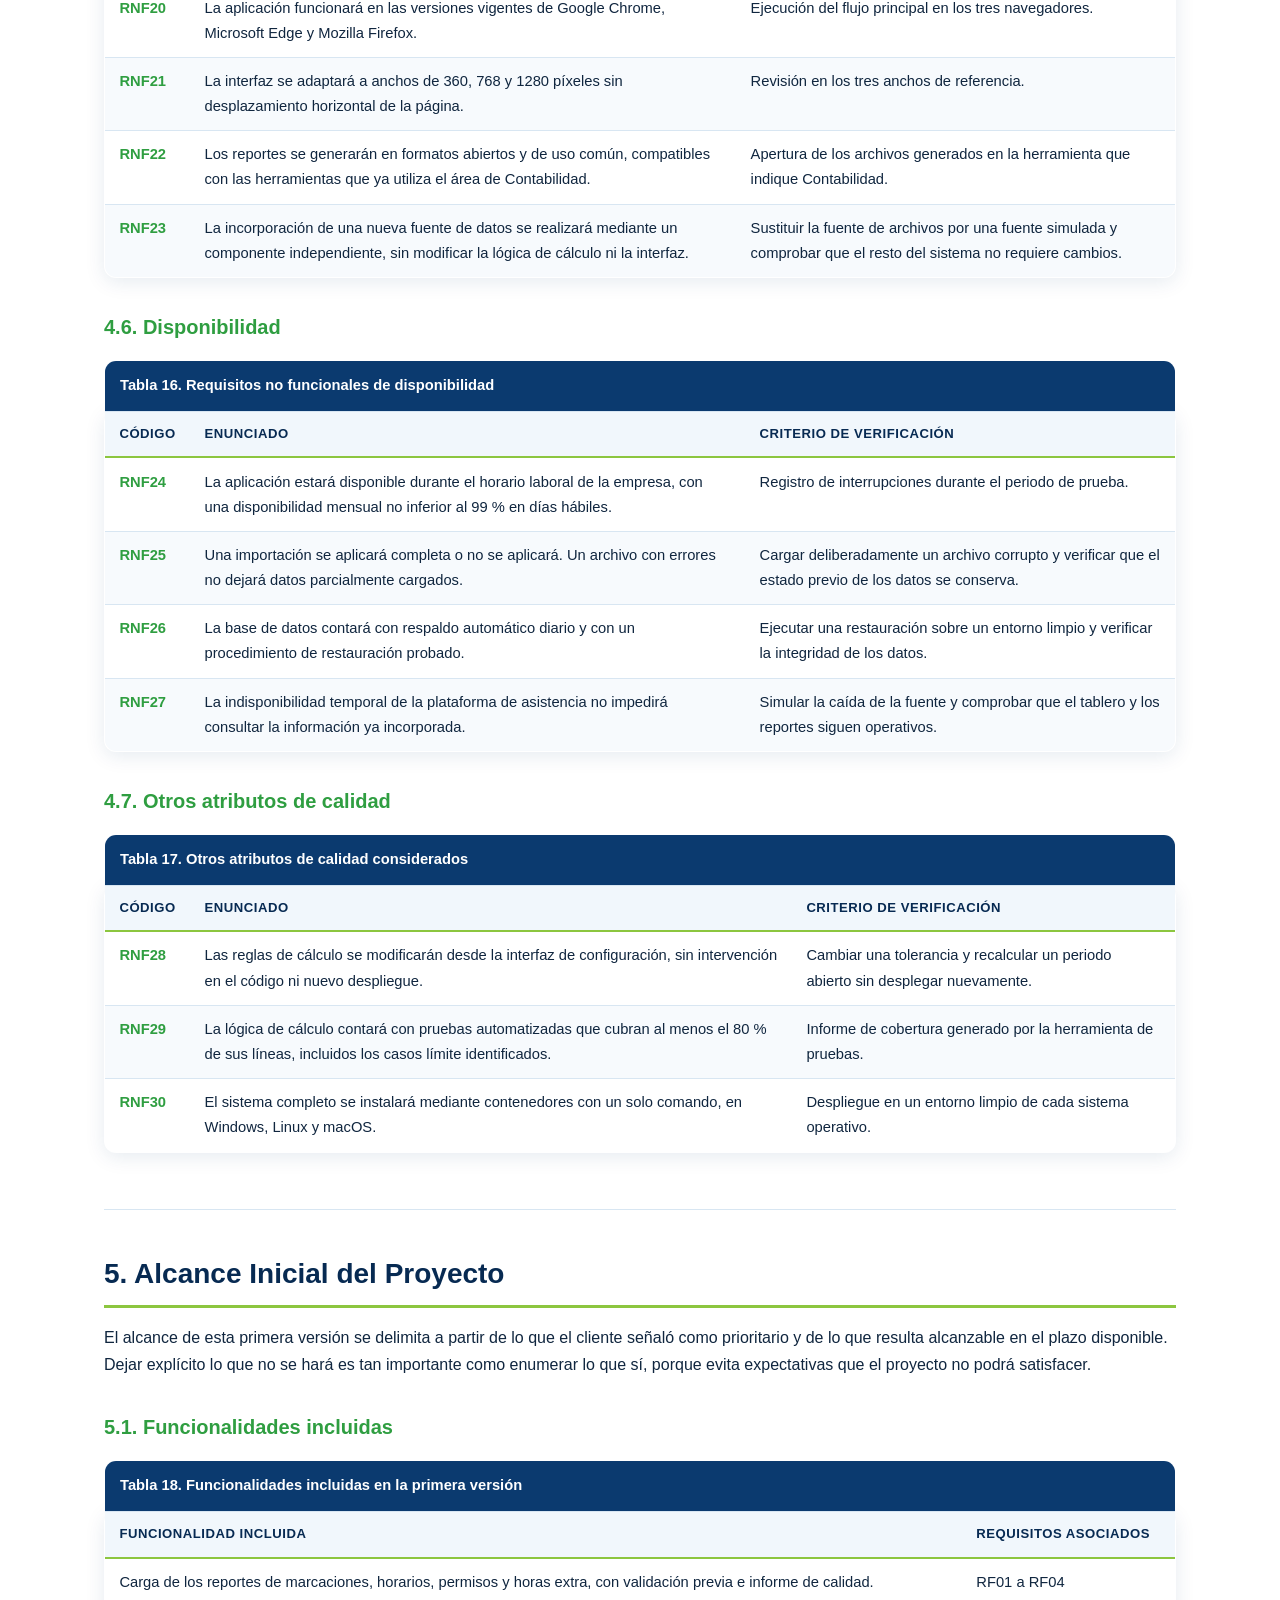
==== commit ea7810af: "Informe de requisitos del Dashboard y Figma de Nomina NETTPLUS" ====
--- a/practica_html5/informe_requisitos/index.html
+++ b/practica_html5/informe_requisitos/index.html
@@ -6,25 +6,87 @@
   <meta name="author" content="Josué Quinche">
   <meta name="description" content="Especificación de requisitos funcionales y no funcionales del Dashboard de Nómina para NETTPLUS">
   <title>Especificación de Requisitos — Dashboard de Nómina NETTPLUS</title>
+  <link rel="stylesheet" href="css/estilos.css">
+  <script src="js/script.js" defer></script>
 </head>
 <body>
+
+<!-- ============================================================
+     FONDO ANIMADO
+     ============================================================ -->
+<div class="fondo" aria-hidden="true">
+  <span class="mancha mancha-1"></span>
+  <span class="mancha mancha-2"></span>
+  <span class="mancha mancha-3"></span>
+</div>
+
+<canvas class="lienzo" id="lienzo-fibra" aria-hidden="true"></canvas>
 
 <!-- ============================================================
      PORTADA
      ============================================================ -->
-<header>
-  <img src="img/images.jpg"
-       alt="Logo de la empresa NETTPLUS"
-       width="200">
-  <p>Universidad Técnica Particular de Loja</p>
-  <p>Carrera de Computación</p>
-  <p>Asignatura de Ingeniería Web</p>
+<div class="barra">
+  <div class="barra-interior">
+
+    <a class="barra-marca" href="#indice">NETT<span class="plus">plus</span></a>
+
+    <nav class="menu" aria-label="Secciones del informe">
+      <ul>
+        <li><a href="#seccion1">Proyecto</a></li>
+        <li><a href="#seccion2">Usuarios</a></li>
+        <li><a href="#seccion3">Funcionales</a></li>
+        <li><a href="#seccion4">No funcionales</a></li>
+        <li><a href="#seccion5">Alcance</a></li>
+        <li><a href="#seccion6">Tecnologías</a></li>
+        <li><a href="#seccion7">El plus</a></li>
+      </ul>
+    </nav>
+
+    <form class="barra-form" id="form-buscar" role="search">
+      <label class="oculto-visual" for="buscar">Buscar un requisito por código o por palabra</label>
+      <input type="search" id="buscar" name="buscar" autocomplete="off" placeholder="Buscar RF01, atraso, auditoría">
+      <ul class="resultados" id="resultados"></ul>
+    </form>
+
+    <a class="boton-prototipo" href="#seccion8">Prototipo</a>
+
+    <button type="button" class="boton-tema" id="boton-tema">Tema oscuro</button>
+
+  </div>
+</div>
+
+<header class="portada">
+  <img src="img/images.jpg" alt="Logotipo de la empresa NETTPLUS">
+
+  <p class="marca">NETT<span class="plus">plus</span></p>
+  <p class="lema">The power of fiber</p>
+
+  <div class="institucion">
+    <p>Universidad Técnica Particular de Loja</p>
+    <p>Carrera de Computación</p>
+    <p>Asignatura de Ingeniería Web</p>
+  </div>
 
   <h1>Especificación de Requisitos Funcionales y No Funcionales</h1>
-  <p><strong>Dashboard de Nómina para NETTPLUS</strong></p>
+  <p class="subtitulo">Dashboard de Nómina para NETTPLUS</p>
+
+  <p class="resumen">
+    Aplicación web para la consolidación de marcaciones, el seguimiento
+    de indicadores de asistencia y la preparación del reporte de nómina.
+    Construida con React y Vite en el navegador, Django y Django REST Framework
+    en el servidor, PostgreSQL como base de datos y un motor de reglas
+    escrito en Python puro.
+  </p>
+
+  <ul class="cifras">
+    <li><strong id="cifra-rf">26</strong> <span>requisitos funcionales</span></li>
+    <li><strong id="cifra-rnf">30</strong> <span>requisitos no funcionales</span></li>
+    <li><strong>7</strong> <span>módulos</span></li>
+    <li><strong>5</strong> <span>perfiles de usuario</span></li>
+  </ul>
+
   <p>
-    Aplicación web para la consolidación de marcaciones, el seguimiento
-    de indicadores de asistencia y la preparación del reporte de nómina
+    <a class="boton" href="https://www.figma.com/make/8qvbA9qrd4P1jdIL5RerFJ/Consola-de-N%C3%B3mina-NETTPLUS?p=f&amp;t=FRSyHX6tEkepqeAa-0" target="_blank" rel="noopener noreferrer">Ver el prototipo en Figma</a>
   </p>
 
   <p>
@@ -44,7 +106,7 @@
 <!-- ============================================================
      ÍNDICES
      ============================================================ -->
-<nav>
+<nav class="indices">
   <h2 id="indice">Índice de contenidos</h2>
   <ol>
     <li><a href="#seccion1">Descripción General del Proyecto</a>
@@ -86,6 +148,9 @@
         <li><a href="#s5-3">Funcionalidades previstas para versiones posteriores</a></li>
       </ol>
     </li>
+    <li><a href="#seccion6">Arquitectura y Tecnologías</a></li>
+    <li><a href="#seccion7">El Plus de la Solución</a></li>
+    <li><a href="#seccion8">Prototipo de la Interfaz</a></li>
   </ol>
 
   <ul>
@@ -117,6 +182,7 @@
     <li><a href="#tabla19">Funcionalidades excluidas de la primera versión</a></li>
     <li><a href="#tabla20">Funcionalidades previstas para versiones posteriores</a></li>
     <li><a href="#tabla21">Trazabilidad entre las necesidades del cliente y los requisitos</a></li>
+    <li><a href="#tabla22">Arquitectura tecnológica de la solución</a></li>
   </ol>
 
   <h2 id="indice-figuras">Índice de figuras</h2>
@@ -132,8 +198,8 @@
      ============================================================ -->
 <main>
 
-  <!-- ---------- TABLA 1 ---------- -->
-  <table border="1" id="tabla1">
+  <!-- ========== TABLA 1 ========== -->
+  <table id="tabla1">
     <caption>Tabla 1. Información general del documento</caption>
     <thead>
       <tr>
@@ -260,8 +326,7 @@
 
       <figure id="figura1">
         <img src="img/figura1-diagrama-contexto.png"
-             alt="Diagrama de contexto: la plataforma de asistencia entrega reportes a la aplicación web, que produce indicadores para Talento Humano y Gerencia y un consolidado para Contabilidad"
-             width="500">
+             alt="Diagrama de contexto: la plataforma de asistencia del proveedor externo entrega reportes a la aplicación web, que produce indicadores para Talento Humano y Gerencia y un consolidado para Contabilidad">
         <figcaption>
           Figura 1. Diagrama de contexto de la aplicación web.
           <small>
@@ -289,7 +354,7 @@
       exclusiones.
     </p>
 
-    <table border="1" id="tabla2">
+    <table id="tabla2">
       <caption>Tabla 2. Tipos de usuario de la aplicación web</caption>
       <thead>
         <tr>
@@ -389,11 +454,11 @@
       necesidad expresada en la reunión y los requisitos que la atienden.
     </p>
 
-    <!-- ---------- 3.1 ---------- -->
+    <!-- ========== 3.1 ========== -->
     <section id="s3-1">
       <h3>3.1. Módulo 1. Incorporación de datos de asistencia</h3>
 
-      <table border="1" id="tabla3">
+      <table id="tabla3">
         <caption>Tabla 3. Requisitos funcionales del módulo de incorporación de datos</caption>
         <thead>
           <tr>
@@ -444,11 +509,11 @@
       </table>
     </section>
 
-    <!-- ---------- 3.2 ---------- -->
+    <!-- ========== 3.2 ========== -->
     <section id="s3-2">
       <h3>3.2. Módulo 2. Interpretación de la asistencia</h3>
 
-      <table border="1" id="tabla4">
+      <table id="tabla4">
         <caption>Tabla 4. Requisitos funcionales del módulo de interpretación de la asistencia</caption>
         <thead>
           <tr>
@@ -520,11 +585,11 @@
       </table>
     </section>
 
-    <!-- ---------- 3.3 ---------- -->
+    <!-- ========== 3.3 ========== -->
     <section id="s3-3">
       <h3>3.3. Módulo 3. Configuración</h3>
 
-      <table border="1" id="tabla5">
+      <table id="tabla5">
         <caption>Tabla 5. Requisitos funcionales del módulo de configuración</caption>
         <thead>
           <tr>
@@ -547,11 +612,11 @@
       </table>
     </section>
 
-    <!-- ---------- 3.4 ---------- -->
+    <!-- ========== 3.4 ========== -->
     <section id="s3-4">
       <h3>3.4. Módulo 4. Visualización de indicadores</h3>
 
-      <table border="1" id="tabla6">
+      <table id="tabla6">
         <caption>Tabla 6. Requisitos funcionales del módulo de visualización de indicadores</caption>
         <thead>
           <tr>
@@ -595,11 +660,11 @@
       </table>
     </section>
 
-    <!-- ---------- 3.5 ---------- -->
+    <!-- ========== 3.5 ========== -->
     <section id="s3-5">
       <h3>3.5. Módulo 5. Cierre del periodo y reportes</h3>
 
-      <table border="1" id="tabla7">
+      <table id="tabla7">
         <caption>Tabla 7. Requisitos funcionales del módulo de cierre y reportes</caption>
         <thead>
           <tr>
@@ -629,11 +694,11 @@
       </table>
     </section>
 
-    <!-- ---------- 3.6 ---------- -->
+    <!-- ========== 3.6 ========== -->
     <section id="s3-6">
       <h3>3.6. Módulo 6. Correcciones, seguridad y auditoría</h3>
 
-      <table border="1" id="tabla8">
+      <table id="tabla8">
         <caption>Tabla 8. Requisitos funcionales del módulo de correcciones, seguridad y auditoría</caption>
         <thead>
           <tr>
@@ -670,11 +735,11 @@
       </table>
     </section>
 
-    <!-- ---------- 3.7 ---------- -->
+    <!-- ========== 3.7 ========== -->
     <section id="s3-7">
       <h3>3.7. Módulo 7. Operaciones administrativas del periodo</h3>
 
-      <table border="1" id="tabla9">
+      <table id="tabla9">
         <caption>Tabla 9. Requisitos funcionales del módulo de operaciones administrativas</caption>
         <thead>
           <tr>
@@ -711,11 +776,11 @@
       </table>
     </section>
 
-    <!-- ---------- 3.8 ---------- -->
+    <!-- ========== 3.8 ========== -->
     <section id="s3-8">
       <h3>3.8. Resumen de los requisitos funcionales</h3>
 
-      <table border="1" id="tabla10">
+      <table id="tabla10">
         <caption>Tabla 10. Resumen de los requisitos funcionales por prioridad</caption>
         <thead>
           <tr>
@@ -788,11 +853,11 @@
       verificarse no sirve para aceptar ni para rechazar un producto.
     </p>
 
-    <!-- ---------- 4.1 ---------- -->
+    <!-- ========== 4.1 ========== -->
     <section id="s4-1">
       <h3>4.1. Seguridad</h3>
 
-      <table border="1" id="tabla11">
+      <table id="tabla11">
         <caption>Tabla 11. Requisitos no funcionales de seguridad</caption>
         <thead>
           <tr>
@@ -836,11 +901,11 @@
       </table>
     </section>
 
-    <!-- ---------- 4.2 ---------- -->
+    <!-- ========== 4.2 ========== -->
     <section id="s4-2">
       <h3>4.2. Usabilidad</h3>
 
-      <table border="1" id="tabla12">
+      <table id="tabla12">
         <caption>Tabla 12. Requisitos no funcionales de usabilidad</caption>
         <thead>
           <tr>
@@ -874,11 +939,11 @@
       </table>
     </section>
 
-    <!-- ---------- 4.3 ---------- -->
+    <!-- ========== 4.3 ========== -->
     <section id="s4-3">
       <h3>4.3. Accesibilidad</h3>
 
-      <table border="1" id="tabla13">
+      <table id="tabla13">
         <caption>Tabla 13. Requisitos no funcionales de accesibilidad</caption>
         <thead>
           <tr>
@@ -917,11 +982,11 @@
       </table>
     </section>
 
-    <!-- ---------- 4.4 ---------- -->
+    <!-- ========== 4.4 ========== -->
     <section id="s4-4">
       <h3>4.4. Rendimiento</h3>
 
-      <table border="1" id="tabla14">
+      <table id="tabla14">
         <caption>Tabla 14. Requisitos no funcionales de rendimiento</caption>
         <thead>
           <tr>
@@ -955,11 +1020,11 @@
       </table>
     </section>
 
-    <!-- ---------- 4.5 ---------- -->
+    <!-- ========== 4.5 ========== -->
     <section id="s4-5">
       <h3>4.5. Compatibilidad</h3>
 
-      <table border="1" id="tabla15">
+      <table id="tabla15">
         <caption>Tabla 15. Requisitos no funcionales de compatibilidad</caption>
         <thead>
           <tr>
@@ -993,11 +1058,11 @@
       </table>
     </section>
 
-    <!-- ---------- 4.6 ---------- -->
+    <!-- ========== 4.6 ========== -->
     <section id="s4-6">
       <h3>4.6. Disponibilidad</h3>
 
-      <table border="1" id="tabla16">
+      <table id="tabla16">
         <caption>Tabla 16. Requisitos no funcionales de disponibilidad</caption>
         <thead>
           <tr>
@@ -1031,11 +1096,11 @@
       </table>
     </section>
 
-    <!-- ---------- 4.7 ---------- -->
+    <!-- ========== 4.7 ========== -->
     <section id="s4-7">
       <h3>4.7. Otros atributos de calidad</h3>
 
-      <table border="1" id="tabla17">
+      <table id="tabla17">
         <caption>Tabla 17. Otros atributos de calidad considerados</caption>
         <thead>
           <tr>
@@ -1079,11 +1144,11 @@
       porque evita expectativas que el proyecto no podrá satisfacer.
     </p>
 
-    <!-- ---------- 5.1 ---------- -->
+    <!-- ========== 5.1 ========== -->
     <section id="s5-1">
       <h3>5.1. Funcionalidades incluidas</h3>
 
-      <table border="1" id="tabla18">
+      <table id="tabla18">
         <caption>Tabla 18. Funcionalidades incluidas en la primera versión</caption>
         <thead>
           <tr>
@@ -1152,11 +1217,11 @@
       </table>
     </section>
 
-    <!-- ---------- 5.2 ---------- -->
+    <!-- ========== 5.2 ========== -->
     <section id="s5-2">
       <h3>5.2. Funcionalidades excluidas de esta versión</h3>
 
-      <table border="1" id="tabla19">
+      <table id="tabla19">
         <caption>Tabla 19. Funcionalidades excluidas de la primera versión</caption>
         <thead>
           <tr>
@@ -1209,7 +1274,7 @@
       </table>
     </section>
 
-    <!-- ---------- 5.3 ---------- -->
+    <!-- ========== 5.3 ========== -->
     <section id="s5-3">
       <h3>5.3. Funcionalidades previstas para versiones posteriores</h3>
       <p>
@@ -1217,7 +1282,7 @@
         las contempla para que su incorporación no obligue a rehacer lo construido.
       </p>
 
-      <table border="1" id="tabla20">
+      <table id="tabla20">
         <caption>Tabla 20. Funcionalidades previstas para versiones posteriores</caption>
         <thead>
           <tr>
@@ -1249,6 +1314,260 @@
         </tbody>
       </table>
     </section>
+  </section>
+
+  <hr>
+
+  <!-- ============================================================
+       6. ARQUITECTURA Y TECNOLOGIAS
+       ============================================================ -->
+  <section id="seccion6">
+    <h2>6. Arquitectura y Tecnologías</h2>
+    <p>
+      La solución se construye como una aplicación web de tres capas, con el
+      cálculo aislado en un componente propio. Esa separación no es una
+      preferencia técnica: responde a dos requisitos del documento. El RNF23
+      exige que una nueva fuente de datos se incorpore sin modificar la lógica
+      de cálculo ni la interfaz, y el RNF28 exige que las reglas se cambien
+      desde la configuración sin un nuevo despliegue. Ninguna de las dos cosas
+      es posible si el cálculo vive mezclado con las pantallas.
+    </p>
+
+    <h3>6.1. Recorrido de los datos</h3>
+    <p>
+      El dato entra una sola vez y atraviesa el sistema en un único sentido.
+      El usuario carga el reporte exportado de la plataforma de asistencia, la
+      API lo valida y lo almacena sin interpretarlo todavía. El motor de reglas
+      lee esas marcaciones junto con el horario asignado y devuelve jornadas ya
+      clasificadas, que se guardan como resultado. A partir de ahí, el tablero
+      y el reporte mensual solo consultan: nadie vuelve a calcular nada sobre
+      la marcha. Por eso una corrección justificada o un cambio de tolerancia
+      obliga a recalcular el periodo de forma explícita (RF24), en lugar de
+      alterar el resultado en silencio.
+    </p>
+
+    <ul class="pila">
+      <li>React</li>
+      <li>Vite</li>
+      <li>Django</li>
+      <li>Django REST Framework</li>
+      <li>PostgreSQL</li>
+      <li>Python puro</li>
+      <li>Docker</li>
+    </ul>
+
+    <h3>6.2. Herramientas y tecnologías seleccionadas</h3>
+
+    <ul class="tecnologias">
+
+      <li>
+        <div class="logo-tec">
+          <img src="img/react.png" alt="Logotipo de React">
+        </div>
+        <h4>React</h4>
+        <p class="rol">Interfaz de usuario</p>
+        <p>
+          Construye el tablero como componentes reutilizables. Cada indicador,
+          filtro y tabla es una pieza independiente que se actualiza sola
+          cuando cambian los datos, sin recargar la página.
+        </p>
+        <ul class="detalles">
+          <li><strong>Función:</strong> tablero, filtros, carga de archivos y descarga de reportes.</li>
+          <li><strong>Requisitos:</strong> RF15 a RF18, RNF21.</li>
+          <li><strong>Por qué:</strong> el estado de los filtros cambia a cada momento y React evita reconstruir la pantalla entera.</li>
+        </ul>
+      </li>
+
+      <li>
+        <div class="logo-tec">
+          <img src="img/vite.png" alt="Logotipo de Vite">
+        </div>
+        <h4>Vite</h4>
+        <p class="rol">Entorno de construcción</p>
+        <p>
+          Servidor de desarrollo y empaquetador del lado del navegador. Levanta
+          el proyecto en milisegundos y refresca la pantalla al guardar, sin
+          esperar una compilación completa.
+        </p>
+        <ul class="detalles">
+          <li><strong>Función:</strong> recarga instantánea en desarrollo y compilación para producción.</li>
+          <li><strong>Requisitos:</strong> RNF17, RNF20.</li>
+          <li><strong>Por qué:</strong> genera paquetes pequeños, lo que sostiene el límite de tres segundos de carga.</li>
+        </ul>
+      </li>
+
+      <li>
+        <div class="logo-tec">
+          <img src="img/django-drf.png" alt="Logotipos de Django y Django REST Framework">
+        </div>
+        <h4>Django y Django REST Framework</h4>
+        <p class="rol">API y lógica de aplicación</p>
+        <p>
+          Expone la interfaz de programación que consume React. Trae resueltas
+          la autenticación, los permisos por perfil y el registro de
+          operaciones, que son requisitos del documento y no conviene escribir
+          a mano.
+        </p>
+        <ul class="detalles">
+          <li><strong>Función:</strong> autenticación, perfiles, validación de archivos, cierre y reportes.</li>
+          <li><strong>Requisitos:</strong> RF01 a RF05, RF19 a RF26, RNF01 a RNF03.</li>
+          <li><strong>Por qué:</strong> su sistema de permisos cubre los cinco perfiles definidos sin desarrollo adicional.</li>
+        </ul>
+      </li>
+
+      <li>
+        <div class="logo-tec">
+          <img src="img/postgresql.png" alt="Logotipo de PostgreSQL">
+        </div>
+        <h4>PostgreSQL</h4>
+        <p class="rol">Base de datos</p>
+        <p>
+          Guarda las marcaciones incorporadas, las jornadas calculadas, los
+          parámetros con su fecha de vigencia y la bitácora de auditoría. Sus
+          transacciones garantizan que una importación se aplique completa o no
+          se aplique.
+        </p>
+        <ul class="detalles">
+          <li><strong>Función:</strong> persistencia, transacciones y respaldos.</li>
+          <li><strong>Requisitos:</strong> RF14, RF23, RNF06, RNF25, RNF26.</li>
+          <li><strong>Por qué:</strong> maneja fechas, horas y zonas horarias de forma nativa, algo indispensable para los turnos que cruzan la medianoche.</li>
+        </ul>
+      </li>
+
+      <li>
+        <div class="logo-tec">
+          <img src="img/python.png" alt="Logotipo de Python">
+        </div>
+        <h4>Motor de reglas en Python puro</h4>
+        <p class="rol">Cálculo de la nómina</p>
+        <p>
+          El cálculo vive aparte, en funciones de Python sin ninguna librería
+          externa. Recibe marcaciones y horarios, devuelve jornadas
+          clasificadas y horas separadas. Nada más: no consulta la base de
+          datos ni conoce la interfaz.
+        </p>
+        <ul class="detalles">
+          <li><strong>Función:</strong> jornada diaria, turnos nocturnos, clasificación y horas suplementarias.</li>
+          <li><strong>Requisitos:</strong> RF06 a RF13, RNF16, RNF28, RNF29.</li>
+          <li><strong>Por qué:</strong> sin dependencias el resultado es reproducible y se prueba línea por línea ante una revisión de Contabilidad.</li>
+        </ul>
+      </li>
+
+    </ul>
+
+    <h3>6.3. Correspondencia entre capas y requisitos</h3>
+
+    <table id="tabla22">
+      <caption>Tabla 22. Arquitectura tecnológica de la solución</caption>
+      <thead>
+        <tr>
+          <th scope="col">Capa</th>
+          <th scope="col">Tecnología</th>
+          <th scope="col">Responsabilidad</th>
+          <th scope="col">Requisitos que sustenta</th>
+        </tr>
+      </thead>
+      <tbody>
+        <tr>
+          <th scope="row">Interfaz de usuario</th>
+          <td>React con Vite</td>
+          <td>Pantallas de carga, tablero de indicadores, filtros por área y colaborador, y descarga de reportes. Diseño adaptable a 360, 768 y 1280 píxeles.</td>
+          <td>RF15 a RF18, RNF21</td>
+        </tr>
+        <tr>
+          <th scope="row">API y lógica de aplicación</th>
+          <td>Django con Django REST Framework</td>
+          <td>Autenticación, perfiles de acceso diferenciados, validación de archivos, cierre del periodo y generación de reportes.</td>
+          <td>RF01 a RF05, RF19 a RF26</td>
+        </tr>
+        <tr>
+          <th scope="row">Persistencia</th>
+          <td>PostgreSQL</td>
+          <td>Marcaciones incorporadas, jornadas calculadas, parámetros con su fecha de vigencia y bitácora de auditoría no editable.</td>
+          <td>RF14, RF23, RNF06, RNF25, RNF26</td>
+        </tr>
+        <tr>
+          <th scope="row">Motor de reglas</th>
+          <td>Python puro, sin dependencias externas</td>
+          <td>Construcción de la jornada diaria, consolidación de turnos nocturnos, clasificación del comportamiento y separación de horas suplementarias y extraordinarias.</td>
+          <td>RF06 a RF13, RNF16, RNF29</td>
+        </tr>
+        <tr>
+          <th scope="row">Empaquetado y despliegue</th>
+          <td>Docker</td>
+          <td>Instalación del sistema completo con un solo comando en Windows, Linux y macOS.</td>
+          <td>RNF19, RNF30</td>
+        </tr>
+      </tbody>
+    </table>
+
+    <p>
+      <small>
+        Nota. El motor de reglas se escribe en Python puro de forma deliberada.
+        Al no depender de ninguna librería externa, su resultado es
+        reproducible, se puede probar línea por línea y queda auditable ante
+        una revisión del área de Contabilidad.
+      </small>
+    </p>
+  </section>
+
+  <hr>
+
+  <!-- ============================================================
+       7. EL PLUS DE LA SOLUCION
+       ============================================================ -->
+  <section id="seccion7">
+    <h2>7. El Plus de la Solución</h2>
+    <p>
+      Cualquier hoja de cálculo puede sumar horas. Lo que distingue a esta
+      aplicación es lo que ocurre alrededor de esa suma: de dónde sale cada
+      cifra, quién la modificó y con qué regla se obtuvo.
+    </p>
+
+    <ul class="tarjetas">
+      <li>
+        <h3>Trazabilidad completa</h3>
+        <p>Cada cifra del reporte se puede abrir hasta las marcaciones que la originaron, con la regla aplicada a la vista.</p>
+      </li>
+      <li>
+        <h3>Reglas sin programador</h3>
+        <p>Tolerancias, feriados, recargos y fechas de corte se cambian desde la interfaz, sin tocar el código ni volver a desplegar.</p>
+      </li>
+      <li>
+        <h3>Cálculo determinista</h3>
+        <p>Los mismos datos producen siempre el mismo resultado. La lógica se cubre con pruebas automatizadas sobre el 80 % de sus líneas.</p>
+      </li>
+      <li>
+        <h3>Accesible de verdad</h3>
+        <p>Nivel AA de WCAG 2.1, operable solo con teclado y legible en escala de grises, porque el color nunca es el único portador de información.</p>
+      </li>
+      <li>
+        <h3>Sin datos biométricos</h3>
+        <p>Solo se almacena el identificador del colaborador y el instante de la marcación, conforme a la Ley Orgánica de Protección de Datos Personales.</p>
+      </li>
+      <li>
+        <h3>Nada se pierde a medias</h3>
+        <p>Una importación se aplica completa o no se aplica. Un archivo con errores nunca deja el periodo a medio cargar.</p>
+      </li>
+    </ul>
+  </section>
+
+  <hr>
+
+  <!-- ============================================================
+       8. PROTOTIPO DE LA INTERFAZ
+       ============================================================ -->
+  <section id="seccion8" class="prototipo">
+    <h2>8. Prototipo de la Interfaz</h2>
+    <p>
+      La consola de nómina está prototipada en Figma. El prototipo recoge el
+      tablero de asistencia del día, los indicadores del periodo, la pantalla
+      de carga con su informe de validación y el cierre con revisión previa de
+      novedades.
+    </p>
+    <p>
+      <a class="boton" href="https://www.figma.com/make/8qvbA9qrd4P1jdIL5RerFJ/Consola-de-N%C3%B3mina-NETTPLUS?p=f&amp;t=FRSyHX6tEkepqeAa-0" target="_blank" rel="noopener noreferrer">Abrir la Consola de Nómina NETTPLUS</a>
+    </p>
   </section>
 
   <hr>
@@ -1266,7 +1585,7 @@
       desarrollo.
     </p>
 
-    <table border="1" id="tabla21">
+    <table id="tabla21">
       <caption>Tabla 21. Trazabilidad entre las necesidades del cliente y los requisitos</caption>
       <thead>
         <tr>
@@ -1446,7 +1765,8 @@
 <!-- ============================================================
      PIE DE PÁGINA
      ============================================================ -->
-<footer>
+<footer class="pie">
+  <div class="pie-interior">
   <h2>Datos del documento</h2>
 
   <dl>
@@ -1469,7 +1789,10 @@
   <p><a href="#indice">Volver al índice</a></p>
 
   <p><small>&copy; 2026 — Documento académico, Universidad Técnica Particular de Loja</small></p>
+  </div>
 </footer>
+
+<button type="button" class="arriba" id="boton-arriba">Subir</button>
 
 </body>
 </html>
--- a/practica_html5/informe_requisitos/css/estilos.css
+++ b/practica_html5/informe_requisitos/css/estilos.css
@@ -0,0 +1,1142 @@
+@charset "UTF-8";
+
+/* ============================================================
+   Hoja de estilos del informe de requisitos
+   Proyecto: Dashboard de Nomina para NETTPLUS
+   Fondo blanco animado, paleta del logotipo corporativo
+   ============================================================ */
+
+/* ============================================================
+   1. VARIABLES
+   ============================================================ */
+
+:root {
+  /* Verdes del logotipo */
+  --verde-600: #2f9e41;
+  --verde-500: #74ad2f;
+  --verde-400: #8cc63f;
+
+  /* Azules del logotipo */
+  --azul-800: #072a52;
+  --azul-700: #0b3a6f;
+  --azul-600: #12529a;
+  --azul-400: #3f93dd;
+
+  /* Neutros */
+  --blanco: #ffffff;
+  --texto: #10263f;
+  --texto-suave: #4a6a8c;
+  --borde: #d8e6f2;
+
+  /* Superficies */
+  --fondo: #ffffff;
+  --superficie: #ffffff;
+  --superficie-alta: #f1f7fc;
+  --fila-par: #f7fafd;
+
+  /* Medidas */
+  --ancho: 70rem;
+  --radio: 12px;
+  --sombra: 0 4px 20px rgba(11, 58, 111, 0.10);
+  --sombra-alta: 0 10px 34px rgba(11, 58, 111, 0.16);
+}
+
+/* Tema oscuro opcional, se activa desde la barra */
+html[data-tema="oscuro"] {
+  --verde-600: #35b44a;
+  --verde-500: #8cc63f;
+  --verde-400: #a8e02c;
+  --blanco: #ffffff;
+  --texto: #e8f1f8;
+  --texto-suave: #a8c0d6;
+  --borde: #14456f;
+  --fondo: #04172e;
+  --superficie: #072a52;
+  --superficie-alta: #0a3360;
+  --fila-par: #061f3d;
+  --sombra: 0 4px 20px rgba(0, 0, 0, 0.45);
+  --sombra-alta: 0 10px 34px rgba(0, 0, 0, 0.55);
+}
+
+/* ============================================================
+   2. REAJUSTE BASICO
+   ============================================================ */
+
+* {
+  margin: 0;
+  padding: 0;
+  box-sizing: border-box;
+}
+
+html {
+  scroll-behavior: smooth;
+  font-size: 100%;
+}
+
+body {
+  position: relative;
+  z-index: 1;
+  font-family: "Segoe UI", Roboto, "Helvetica Neue", Arial, sans-serif;
+  font-size: 1rem;
+  line-height: 1.7;
+  color: var(--texto);
+  background-color: var(--fondo);
+}
+
+img {
+  max-width: 100%;
+  height: auto;
+}
+
+/* ============================================================
+   3. FONDO ANIMADO
+   ============================================================ */
+
+/* Capa de manchas de color que flotan sobre el blanco */
+
+.fondo {
+  position: fixed;
+  top: 0;
+  left: 0;
+  z-index: -2;
+  width: 100%;
+  height: 100%;
+  overflow: hidden;
+  background-color: var(--fondo);
+}
+
+.mancha {
+  position: absolute;
+  display: block;
+  width: 36rem;
+  height: 36rem;
+  border-radius: 50%;
+}
+
+.mancha-1 {
+  top: -12rem;
+  left: -10rem;
+  background-image: radial-gradient(circle, rgba(140, 198, 63, 0.38) 0%, rgba(255, 255, 255, 0) 70%);
+  animation: flotar-a 26s ease-in-out infinite;
+}
+
+.mancha-2 {
+  top: 22%;
+  right: -14rem;
+  background-image: radial-gradient(circle, rgba(63, 147, 221, 0.32) 0%, rgba(255, 255, 255, 0) 70%);
+  animation: flotar-b 32s ease-in-out infinite;
+}
+
+.mancha-3 {
+  bottom: -14rem;
+  left: 30%;
+  background-image: radial-gradient(circle, rgba(47, 158, 65, 0.26) 0%, rgba(255, 255, 255, 0) 70%);
+  animation: flotar-c 38s ease-in-out infinite;
+}
+
+@keyframes flotar-a {
+  0% { transform: translate(0, 0) scale(1); }
+  50% { transform: translate(8rem, 6rem) scale(1.15); }
+  100% { transform: translate(0, 0) scale(1); }
+}
+
+@keyframes flotar-b {
+  0% { transform: translate(0, 0) scale(1.1); }
+  50% { transform: translate(-7rem, 9rem) scale(0.95); }
+  100% { transform: translate(0, 0) scale(1.1); }
+}
+
+@keyframes flotar-c {
+  0% { transform: translate(0, 0) scale(1); }
+  50% { transform: translate(6rem, -8rem) scale(1.2); }
+  100% { transform: translate(0, 0) scale(1); }
+}
+
+/* Lienzo de la red de fibra, lo dibuja el script */
+
+.lienzo {
+  position: fixed;
+  top: 0;
+  left: 0;
+  z-index: -1;
+  width: 100%;
+  height: 100%;
+}
+
+/* ============================================================
+   4. BARRA SUPERIOR
+   ============================================================ */
+
+.barra {
+  position: sticky;
+  top: 0;
+  z-index: 50;
+  padding: 0.7rem 1.25rem;
+  background-color: rgba(255, 255, 255, 0.90);
+  border-bottom: 1px solid var(--borde);
+  box-shadow: var(--sombra);
+}
+
+html[data-tema="oscuro"] .barra {
+  background-color: rgba(4, 23, 46, 0.92);
+  border-bottom-color: #14456f;
+}
+
+.barra-interior {
+  display: flex;
+  flex-wrap: wrap;
+  align-items: center;
+  gap: 0.75rem;
+  max-width: 86rem;
+  margin: 0 auto;
+}
+
+/* Marca */
+
+.barra-marca {
+  font-size: 1.2rem;
+  font-weight: 700;
+  letter-spacing: 0.06em;
+  color: var(--verde-600);
+  text-decoration: none;
+  text-transform: uppercase;
+}
+
+.barra-marca .plus {
+  color: var(--azul-700);
+  font-weight: 400;
+  text-transform: lowercase;
+}
+
+html[data-tema="oscuro"] .barra-marca .plus {
+  color: #ffffff;
+}
+
+/* Menu de secciones en forma de pildora */
+
+.menu ul {
+  display: flex;
+  flex-wrap: wrap;
+  gap: 0.15rem;
+  padding: 0.25rem;
+  list-style: none;
+  background-color: rgba(11, 58, 111, 0.07);
+  border-radius: 999px;
+}
+
+html[data-tema="oscuro"] .menu ul {
+  background-color: rgba(255, 255, 255, 0.08);
+}
+
+.menu li {
+  margin: 0;
+}
+
+.menu a {
+  display: block;
+  padding: 0.38rem 0.85rem;
+  font-size: 0.84rem;
+  font-weight: 600;
+  color: var(--texto);
+  text-decoration: none;
+  border-radius: 999px;
+}
+
+.menu a:hover,
+.menu a:focus {
+  color: var(--verde-600);
+  background-color: var(--superficie);
+  box-shadow: var(--sombra);
+}
+
+.menu a.activo-menu {
+  color: #ffffff;
+  background-color: var(--azul-700);
+}
+
+html[data-tema="oscuro"] .menu a.activo-menu {
+  color: var(--azul-800);
+  background-color: var(--verde-400);
+}
+
+/* Buscador */
+
+.barra-form {
+  position: relative;
+  margin-left: auto;
+}
+
+.oculto-visual {
+  position: absolute;
+  width: 1px;
+  height: 1px;
+  overflow: hidden;
+}
+
+.barra-form input {
+  width: 17rem;
+  max-width: 60vw;
+  padding: 0.45rem 1rem;
+  font-family: inherit;
+  font-size: 0.86rem;
+  color: var(--texto);
+  background-color: rgba(11, 58, 111, 0.06);
+  border: 1px solid var(--borde);
+  border-radius: 999px;
+}
+
+html[data-tema="oscuro"] .barra-form input {
+  color: #ffffff;
+  background-color: rgba(255, 255, 255, 0.10);
+}
+
+.barra-form input:focus {
+  outline: 2px solid var(--verde-400);
+  outline-offset: 1px;
+}
+
+/* Desplegable de resultados */
+
+.resultados {
+  position: absolute;
+  top: calc(100% + 0.5rem);
+  right: 0;
+  z-index: 60;
+  display: none;
+  width: 28rem;
+  max-width: 85vw;
+  max-height: 23rem;
+  margin: 0;
+  padding: 0;
+  overflow-y: auto;
+  list-style: none;
+  background-color: var(--superficie);
+  border: 1px solid var(--borde);
+  border-radius: var(--radio);
+  box-shadow: var(--sombra-alta);
+}
+
+.resultados.visible {
+  display: block;
+}
+
+.resultados li {
+  margin: 0;
+}
+
+.resultados button {
+  display: block;
+  width: 100%;
+  padding: 0.6rem 0.9rem;
+  font-family: inherit;
+  font-size: 0.85rem;
+  line-height: 1.45;
+  text-align: left;
+  color: var(--texto);
+  background-color: transparent;
+  border: 0;
+  border-bottom: 1px solid var(--borde);
+  cursor: pointer;
+}
+
+.resultados button:hover,
+.resultados button:focus {
+  background-color: var(--superficie-alta);
+}
+
+.resultados .codigo {
+  font-weight: 700;
+  color: var(--verde-600);
+}
+
+.resultados .seccion {
+  display: block;
+  font-size: 0.75rem;
+  color: var(--texto-suave);
+}
+
+.resultados .vacio {
+  padding: 0.8rem 0.9rem;
+  font-size: 0.85rem;
+  color: var(--texto-suave);
+}
+
+/* Botones de la barra */
+
+.boton-prototipo {
+  padding: 0.45rem 1.1rem;
+  font-size: 0.85rem;
+  font-weight: 600;
+  color: #ffffff;
+  background-image: linear-gradient(90deg, var(--azul-600) 0%, var(--verde-600) 100%);
+  border-radius: 999px;
+  text-decoration: none;
+}
+
+.boton-prototipo:hover,
+.boton-prototipo:focus {
+  color: #ffffff;
+  background-image: linear-gradient(90deg, var(--verde-600) 0%, var(--verde-400) 100%);
+}
+
+.boton-tema {
+  padding: 0.42rem 0.95rem;
+  font-family: inherit;
+  font-size: 0.85rem;
+  color: var(--texto);
+  background-color: transparent;
+  border: 1px solid var(--borde);
+  border-radius: 999px;
+  cursor: pointer;
+}
+
+.boton-tema:hover,
+.boton-tema:focus {
+  color: #ffffff;
+  background-color: var(--azul-700);
+  border-color: var(--azul-700);
+}
+
+html[data-tema="oscuro"] .boton-tema {
+  color: #ffffff;
+  border-color: var(--verde-400);
+}
+
+/* Fila encontrada desde el buscador */
+
+tbody tr.resaltada {
+  background-color: var(--superficie-alta);
+  outline: 3px solid var(--verde-400);
+  outline-offset: -3px;
+}
+
+/* ============================================================
+   5. PORTADA
+   ============================================================ */
+
+.portada {
+  max-width: var(--ancho);
+  margin: 0 auto;
+  padding: 4rem 1.5rem 3rem;
+  text-align: center;
+}
+
+.portada img {
+  width: 170px;
+  border-radius: var(--radio);
+  box-shadow: var(--sombra-alta);
+}
+
+.marca {
+  margin: 1.5rem 0 0.25rem;
+  font-size: 2.6rem;
+  font-weight: 700;
+  letter-spacing: 0.08em;
+  color: var(--verde-500);
+  text-transform: uppercase;
+}
+
+.marca .plus {
+  color: var(--azul-700);
+  font-weight: 300;
+  text-transform: lowercase;
+}
+
+html[data-tema="oscuro"] .marca .plus {
+  color: #ffffff;
+}
+
+.lema {
+  margin-bottom: 2rem;
+  font-size: 0.85rem;
+  letter-spacing: 0.25em;
+  color: var(--verde-600);
+  text-transform: uppercase;
+}
+
+.institucion p {
+  font-size: 0.9rem;
+  color: var(--texto-suave);
+}
+
+.portada h1 {
+  margin: 1.5rem 0 1rem;
+  font-size: 2.2rem;
+  line-height: 1.25;
+  color: var(--azul-800);
+}
+
+html[data-tema="oscuro"] .portada h1 {
+  color: #ffffff;
+}
+
+.subtitulo {
+  font-size: 1.2rem;
+  font-weight: 600;
+  color: var(--verde-600);
+}
+
+.resumen {
+  max-width: 46rem;
+  margin: 1rem auto 2rem;
+  color: var(--texto-suave);
+}
+
+.portada address {
+  font-style: normal;
+  color: var(--texto-suave);
+}
+
+.cifras {
+  display: flex;
+  flex-wrap: wrap;
+  justify-content: center;
+  gap: 1rem;
+  margin: 2.5rem 0;
+  list-style: none;
+}
+
+.cifras li {
+  min-width: 9.5rem;
+  padding: 1.1rem 1.25rem;
+  background-color: var(--superficie);
+  border: 1px solid var(--borde);
+  border-top: 4px solid var(--verde-400);
+  border-radius: var(--radio);
+  box-shadow: var(--sombra);
+}
+
+.cifras strong {
+  display: block;
+  font-size: 2.1rem;
+  line-height: 1.2;
+  color: var(--verde-600);
+}
+
+.cifras span {
+  font-size: 0.8rem;
+  color: var(--texto-suave);
+}
+
+/* ============================================================
+   6. ENLACES Y BOTONES
+   ============================================================ */
+
+a {
+  color: var(--azul-600);
+}
+
+a:hover,
+a:focus {
+  color: var(--verde-600);
+}
+
+html[data-tema="oscuro"] a {
+  color: var(--verde-400);
+}
+
+.boton {
+  display: inline-block;
+  padding: 0.8rem 1.9rem;
+  font-weight: 600;
+  color: #ffffff;
+  background-image: linear-gradient(90deg, var(--azul-600) 0%, var(--verde-600) 100%);
+  border-radius: 999px;
+  box-shadow: var(--sombra-alta);
+  text-decoration: none;
+}
+
+.boton:hover,
+.boton:focus {
+  color: #ffffff;
+  background-image: linear-gradient(90deg, var(--verde-600) 0%, var(--verde-400) 100%);
+}
+
+/* ============================================================
+   7. INDICES
+   ============================================================ */
+
+.indices {
+  max-width: var(--ancho);
+  margin: 0 auto;
+  padding: 2rem 1.5rem;
+}
+
+.indices h2 {
+  margin-top: 2rem;
+  font-size: 1.3rem;
+  color: var(--verde-600);
+}
+
+.indices ol,
+.indices ul {
+  margin: 1rem 0 0 1.5rem;
+}
+
+.indices li {
+  margin-bottom: 0.3rem;
+}
+
+.indices a {
+  text-decoration: none;
+}
+
+.indices a:hover,
+.indices a:focus {
+  text-decoration: underline;
+}
+
+.indices a.activo {
+  padding-left: 0.5rem;
+  font-weight: 700;
+  color: var(--verde-600);
+  border-left: 3px solid var(--verde-400);
+}
+
+/* ============================================================
+   8. CONTENIDO PRINCIPAL
+   ============================================================ */
+
+main {
+  max-width: var(--ancho);
+  margin: 0 auto;
+  padding: 1rem 1.5rem 3rem;
+}
+
+main > section {
+  margin-bottom: 3.5rem;
+}
+
+h2 {
+  margin-bottom: 1rem;
+  padding-bottom: 0.5rem;
+  font-size: 1.75rem;
+  color: var(--azul-800);
+  border-bottom: 3px solid var(--verde-400);
+}
+
+html[data-tema="oscuro"] h2 {
+  color: #ffffff;
+}
+
+h3 {
+  margin: 2rem 0 0.75rem;
+  font-size: 1.25rem;
+  color: var(--verde-600);
+}
+
+h4 {
+  margin: 1.5rem 0 0.5rem;
+  font-size: 1.05rem;
+  color: var(--azul-600);
+}
+
+p {
+  margin-bottom: 1rem;
+}
+
+main ul,
+main ol {
+  margin: 0 0 1rem 1.5rem;
+}
+
+main li {
+  margin-bottom: 0.4rem;
+}
+
+small {
+  display: inline-block;
+  font-size: 0.85rem;
+  color: var(--texto-suave);
+}
+
+cite {
+  font-style: italic;
+  color: var(--texto);
+}
+
+hr {
+  height: 1px;
+  margin: 2.5rem 0;
+  background-color: var(--borde);
+  border: 0;
+}
+
+/* ============================================================
+   9. TABLAS
+   ============================================================ */
+
+table {
+  width: 100%;
+  margin: 1rem 0 1.5rem;
+  font-size: 0.92rem;
+  background-color: var(--superficie);
+  border: 1px solid var(--borde);
+  border-collapse: collapse;
+  border-radius: var(--radio);
+  overflow: hidden;
+  box-shadow: var(--sombra);
+}
+
+caption {
+  padding: 0.8rem 1rem;
+  font-weight: 600;
+  text-align: left;
+  color: #ffffff;
+  background-color: var(--azul-700);
+}
+
+thead th {
+  padding: 0.7rem 0.9rem;
+  font-size: 0.82rem;
+  letter-spacing: 0.04em;
+  text-align: left;
+  text-transform: uppercase;
+  color: var(--azul-800);
+  background-color: var(--superficie-alta);
+  border-bottom: 2px solid var(--verde-400);
+}
+
+html[data-tema="oscuro"] thead th {
+  color: #ffffff;
+}
+
+tbody th {
+  padding: 0.7rem 0.9rem;
+  text-align: left;
+  vertical-align: top;
+  white-space: nowrap;
+  color: var(--verde-600);
+  border-top: 1px solid var(--borde);
+}
+
+td {
+  padding: 0.7rem 0.9rem;
+  vertical-align: top;
+  border-top: 1px solid var(--borde);
+}
+
+tbody tr:nth-child(even) {
+  background-color: var(--fila-par);
+}
+
+tbody tr:hover {
+  background-color: var(--superficie-alta);
+}
+
+tfoot {
+  font-weight: 700;
+  color: var(--azul-800);
+  background-color: var(--superficie-alta);
+}
+
+html[data-tema="oscuro"] tfoot {
+  color: #ffffff;
+}
+
+tfoot td,
+tfoot th {
+  padding: 0.7rem 0.9rem;
+}
+
+table ul {
+  margin-left: 1.1rem;
+}
+
+.oculta {
+  display: none;
+}
+
+/* ============================================================
+   10. FIGURAS Y LISTAS DE DEFINICION
+   ============================================================ */
+
+figure {
+  margin: 1.5rem 0;
+  padding: 1rem;
+  text-align: center;
+  background-color: var(--superficie);
+  border: 1px solid var(--borde);
+  border-radius: var(--radio);
+  box-shadow: var(--sombra);
+}
+
+figcaption {
+  margin-top: 0.75rem;
+  font-size: 0.9rem;
+  color: var(--texto-suave);
+}
+
+dl {
+  margin-bottom: 1.5rem;
+}
+
+dt {
+  margin-top: 0.75rem;
+  font-weight: 600;
+  color: var(--verde-600);
+}
+
+dd {
+  margin-left: 1.5rem;
+  color: var(--texto-suave);
+}
+
+/* ============================================================
+   11. TECNOLOGIAS
+   ============================================================ */
+
+.pila {
+  display: flex;
+  flex-wrap: wrap;
+  gap: 0.6rem;
+  margin: 1.5rem 0;
+  list-style: none;
+}
+
+.pila li {
+  margin: 0;
+  padding: 0.45rem 1.1rem;
+  font-size: 0.88rem;
+  font-weight: 600;
+  color: var(--verde-600);
+  background-color: var(--superficie);
+  border: 1px solid var(--verde-400);
+  border-radius: 999px;
+}
+
+.tecnologias {
+  display: grid;
+  grid-template-columns: repeat(auto-fit, minmax(17rem, 1fr));
+  gap: 1.5rem;
+  margin: 2rem 0;
+  list-style: none;
+}
+
+.tecnologias li {
+  margin: 0;
+  padding: 1.5rem;
+  background-color: var(--superficie);
+  border: 1px solid var(--borde);
+  border-radius: var(--radio);
+  box-shadow: var(--sombra);
+  transition: box-shadow 0.25s ease, transform 0.25s ease;
+}
+
+.tecnologias li:hover {
+  transform: translateY(-4px);
+  box-shadow: var(--sombra-alta);
+}
+
+.logo-tec {
+  display: flex;
+  align-items: center;
+  justify-content: center;
+  height: 5.5rem;
+  margin-bottom: 1rem;
+  padding: 0.5rem;
+  background-color: #ffffff;
+  border: 1px solid var(--borde);
+  border-radius: var(--radio);
+}
+
+.logo-tec img {
+  max-height: 4.2rem;
+  width: auto;
+}
+
+.tecnologias h4 {
+  margin: 0 0 0.25rem;
+  font-size: 1.15rem;
+  color: var(--azul-800);
+}
+
+html[data-tema="oscuro"] .tecnologias h4 {
+  color: #ffffff;
+}
+
+.rol {
+  margin-bottom: 0.75rem;
+  font-size: 0.78rem;
+  font-weight: 700;
+  letter-spacing: 0.1em;
+  text-transform: uppercase;
+  color: var(--verde-600);
+}
+
+.tecnologias p {
+  font-size: 0.92rem;
+  color: var(--texto-suave);
+}
+
+.detalles {
+  margin: 1rem 0 0;
+  padding-top: 0.75rem;
+  font-size: 0.86rem;
+  list-style: none;
+  border-top: 1px solid var(--borde);
+}
+
+.detalles li {
+  margin-bottom: 0.3rem;
+  color: var(--texto-suave);
+}
+
+.detalles strong {
+  color: var(--azul-700);
+}
+
+html[data-tema="oscuro"] .detalles strong {
+  color: var(--verde-400);
+}
+
+/* ============================================================
+   12. TARJETAS DEL PLUS
+   ============================================================ */
+
+.tarjetas {
+  display: grid;
+  grid-template-columns: repeat(auto-fit, minmax(16rem, 1fr));
+  gap: 1.25rem;
+  margin: 1.5rem 0;
+  list-style: none;
+}
+
+.tarjetas li {
+  margin: 0;
+  padding: 1.35rem;
+  background-color: var(--superficie);
+  border: 1px solid var(--borde);
+  border-left: 5px solid var(--verde-400);
+  border-radius: var(--radio);
+  box-shadow: var(--sombra);
+}
+
+.tarjetas h3 {
+  margin: 0 0 0.5rem;
+  font-size: 1.05rem;
+  color: var(--azul-800);
+}
+
+html[data-tema="oscuro"] .tarjetas h3 {
+  color: #ffffff;
+}
+
+.tarjetas p {
+  margin: 0;
+  font-size: 0.92rem;
+  color: var(--texto-suave);
+}
+
+/* ============================================================
+   13. PROTOTIPO
+   ============================================================ */
+
+.prototipo {
+  padding: 3rem 1.5rem;
+  text-align: center;
+  background-color: var(--superficie);
+  border: 1px solid var(--verde-400);
+  border-radius: var(--radio);
+  box-shadow: var(--sombra-alta);
+}
+
+.prototipo h2 {
+  border-bottom: 0;
+}
+
+.prototipo p {
+  max-width: 42rem;
+  margin: 0 auto 1.5rem;
+  color: var(--texto-suave);
+}
+
+/* ============================================================
+   14. PIE DE PAGINA
+   ============================================================ */
+
+.pie {
+  padding: 3rem 1.5rem 2rem;
+  color: #dceaf6;
+  background-color: var(--azul-800);
+  border-top: 4px solid var(--verde-400);
+}
+
+.pie-interior {
+  max-width: var(--ancho);
+  margin: 0 auto;
+}
+
+.pie h2 {
+  font-size: 1.2rem;
+  color: var(--verde-400);
+  border-bottom: 0;
+}
+
+.pie dt {
+  color: #ffffff;
+}
+
+.pie dd {
+  color: #b9d2e6;
+}
+
+.pie a {
+  color: var(--verde-400);
+}
+
+/* ============================================================
+   15. BOTON VOLVER ARRIBA
+   ============================================================ */
+
+.arriba {
+  position: fixed;
+  right: 1.25rem;
+  bottom: 1.25rem;
+  z-index: 60;
+  padding: 0.65rem 1.1rem;
+  font-family: inherit;
+  font-size: 0.85rem;
+  font-weight: 600;
+  color: #ffffff;
+  background-color: var(--verde-600);
+  border: 0;
+  border-radius: 999px;
+  box-shadow: var(--sombra-alta);
+  cursor: pointer;
+  opacity: 0;
+  visibility: hidden;
+  transition: opacity 0.25s ease;
+}
+
+.arriba.visible {
+  opacity: 1;
+  visibility: visible;
+}
+
+/* ============================================================
+   16. PANTALLAS PEQUENAS
+   ============================================================ */
+
+@media screen and (max-width: 48rem) {
+  .barra {
+    padding: 0.6rem 1rem;
+  }
+
+  .menu {
+    display: none;
+  }
+
+  .barra-form {
+    width: 100%;
+    margin-left: 0;
+  }
+
+  .resultados {
+    right: auto;
+    left: 0;
+    width: 100%;
+    max-width: none;
+  }
+
+  .barra-form input {
+    width: 100%;
+    max-width: none;
+  }
+
+  .portada {
+    padding: 2.5rem 1rem 2rem;
+  }
+
+  .portada h1 {
+    font-size: 1.5rem;
+  }
+
+  .marca {
+    font-size: 1.9rem;
+  }
+
+  main,
+  .indices {
+    padding-left: 1rem;
+    padding-right: 1rem;
+  }
+
+  table {
+    display: block;
+    overflow-x: auto;
+  }
+
+  .mancha {
+    width: 22rem;
+    height: 22rem;
+  }
+}
+
+/* ============================================================
+   17. MOVIMIENTO REDUCIDO
+   ============================================================ */
+
+@media screen and (prefers-reduced-motion: reduce) {
+  html {
+    scroll-behavior: auto;
+  }
+
+  .mancha {
+    animation: none;
+  }
+
+  .lienzo {
+    display: none;
+  }
+
+  .arriba,
+  .tecnologias li {
+    transition: none;
+  }
+}
+
+/* ============================================================
+   18. IMPRESION
+   ============================================================ */
+
+@media print {
+  body {
+    color: #000000;
+    background-color: #ffffff;
+  }
+
+  .fondo,
+  .lienzo,
+  .barra,
+  .arriba,
+  .prototipo {
+    display: none;
+  }
+
+  table,
+  figure,
+  .cifras li,
+  .tarjetas li,
+  .tecnologias li {
+    background-color: #ffffff;
+    border: 1px solid #000000;
+    box-shadow: none;
+  }
+
+  .pie {
+    color: #000000;
+    background-color: #ffffff;
+  }
+
+  h2,
+  h3,
+  caption,
+  dt {
+    color: #000000;
+  }
+
+  caption {
+    background-color: #ffffff;
+  }
+}
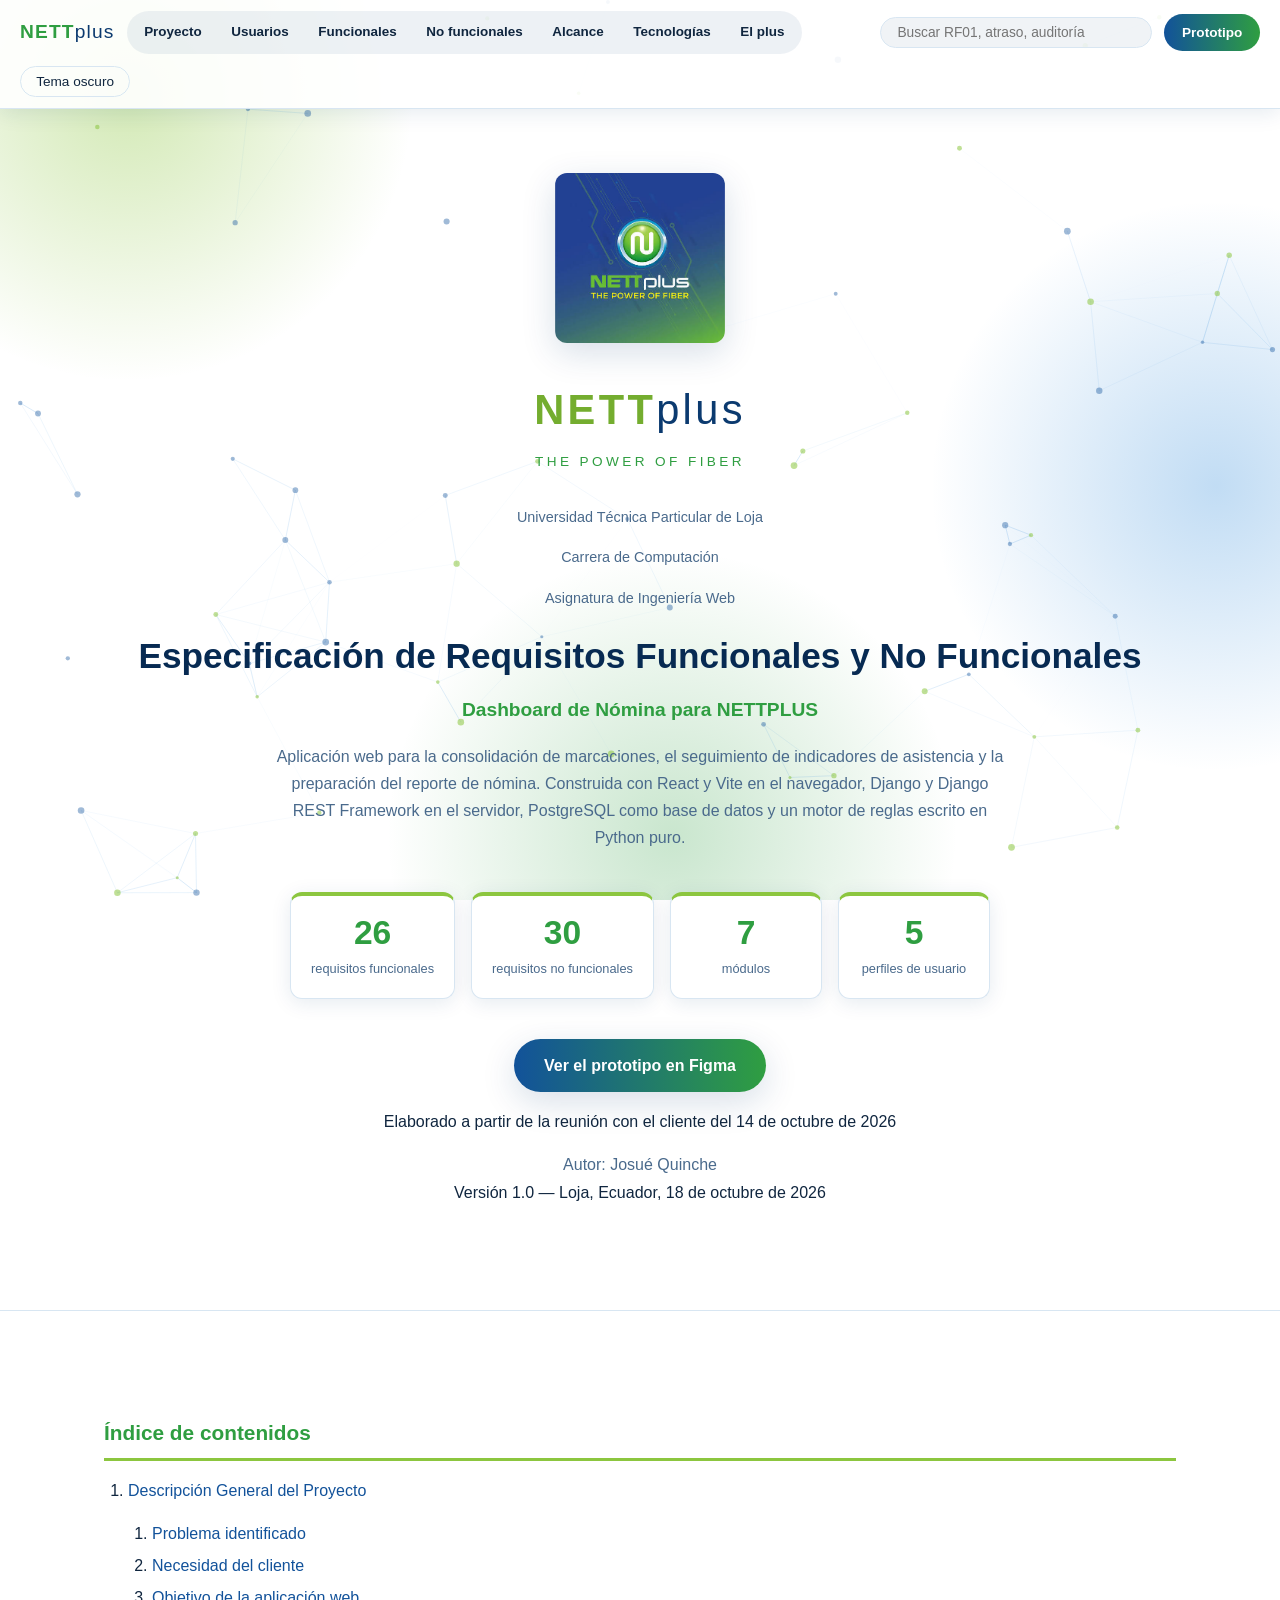
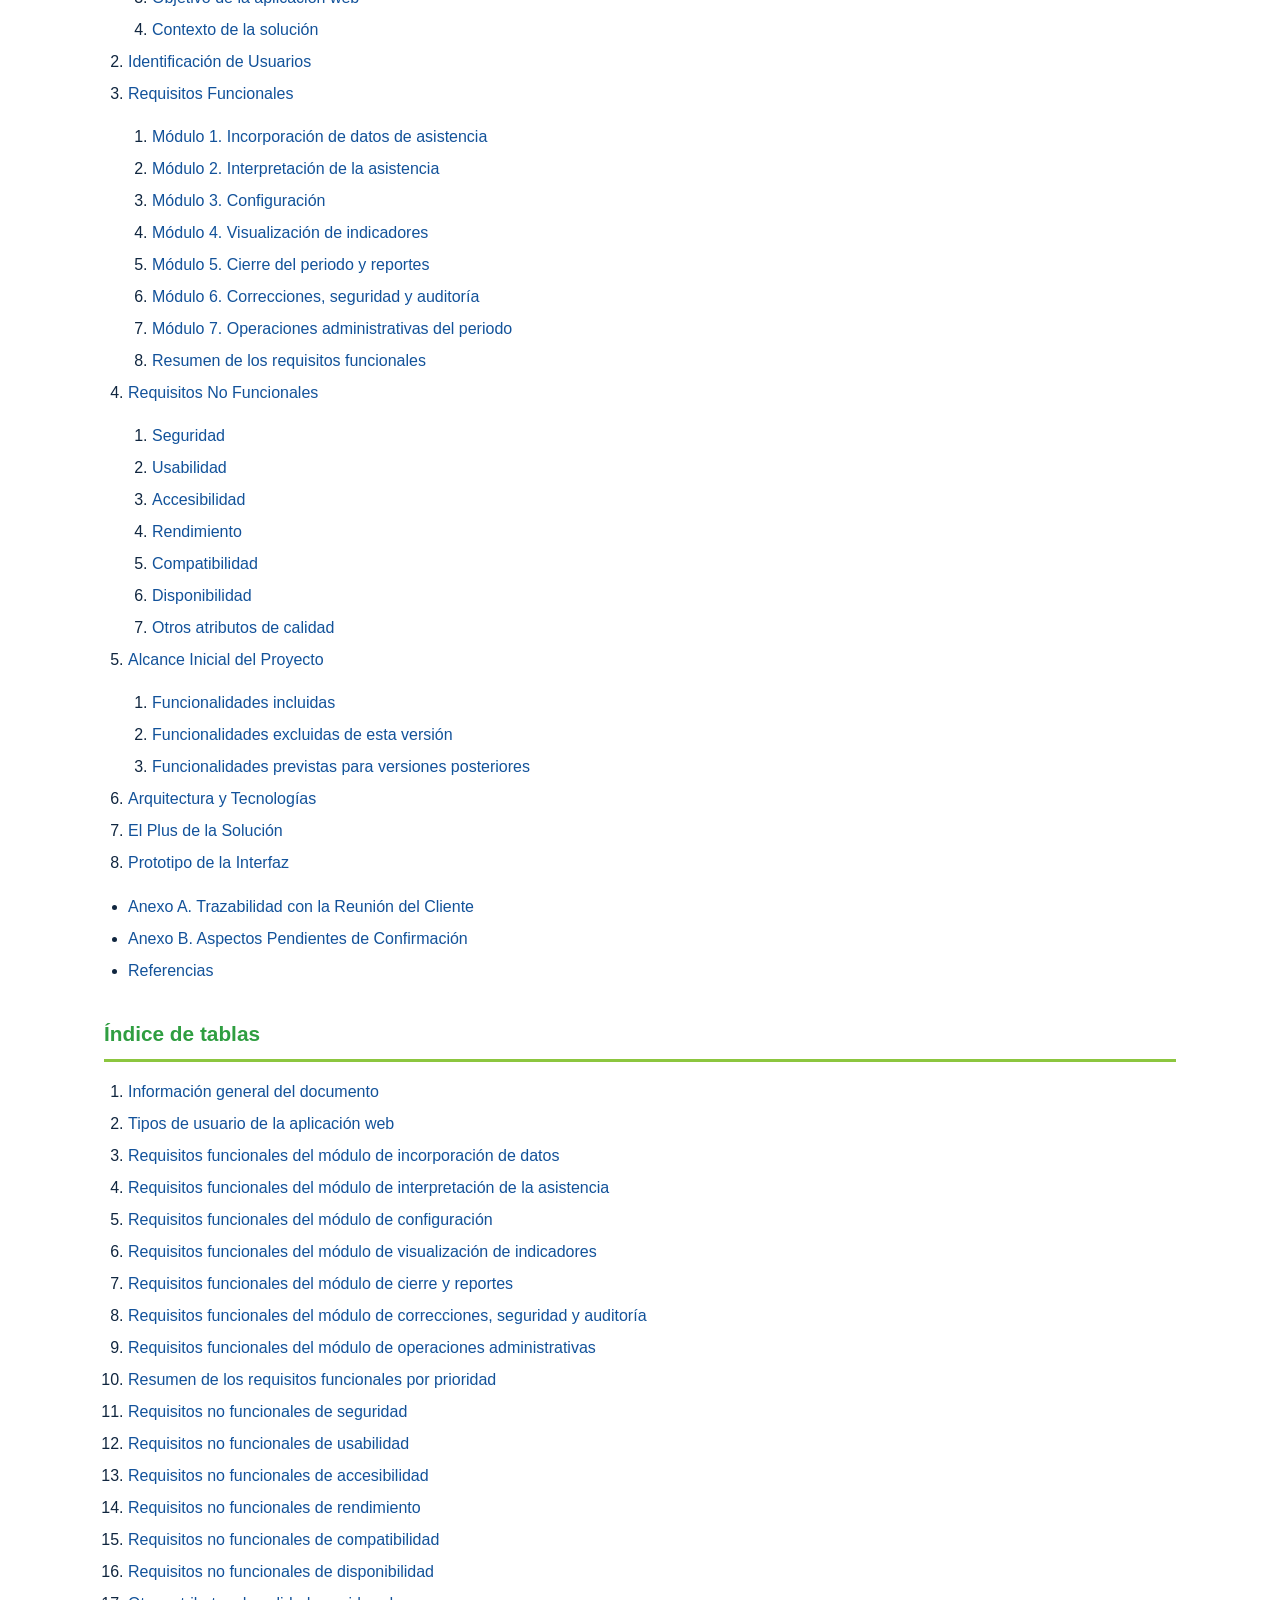
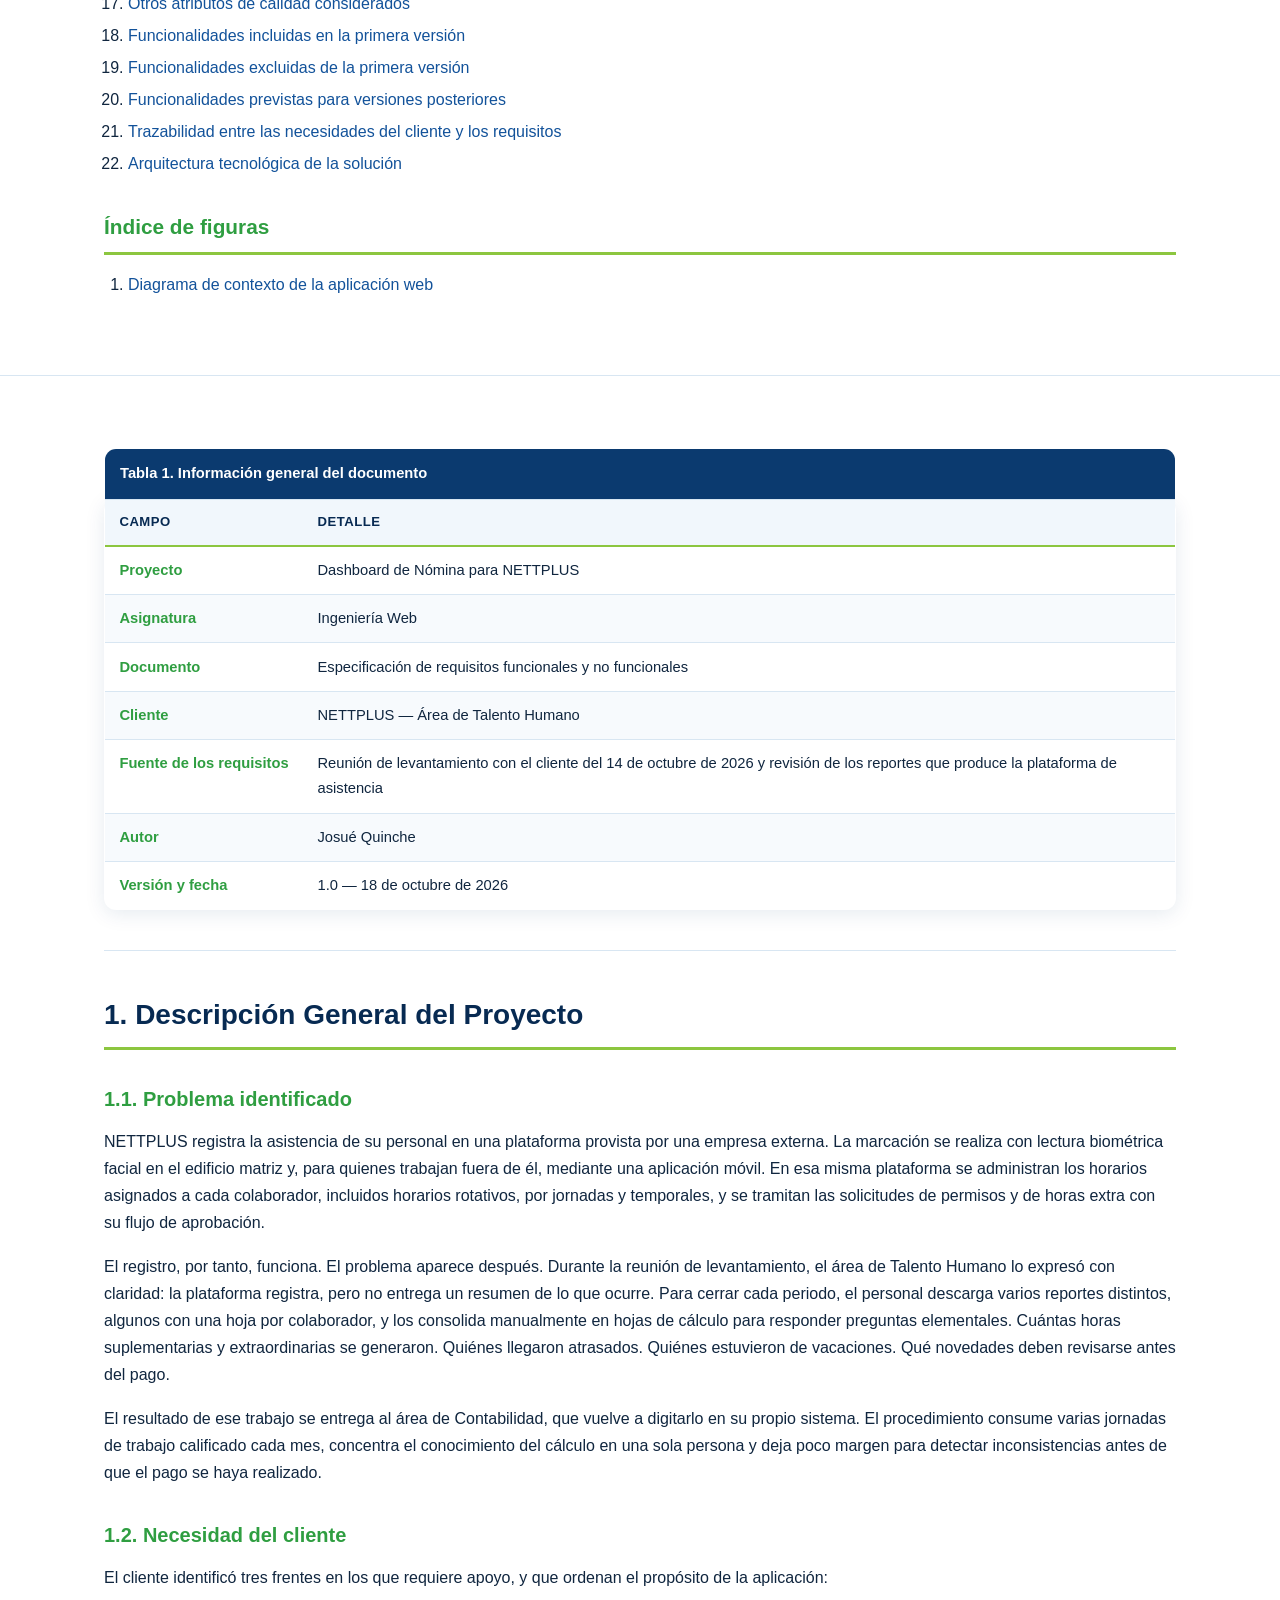
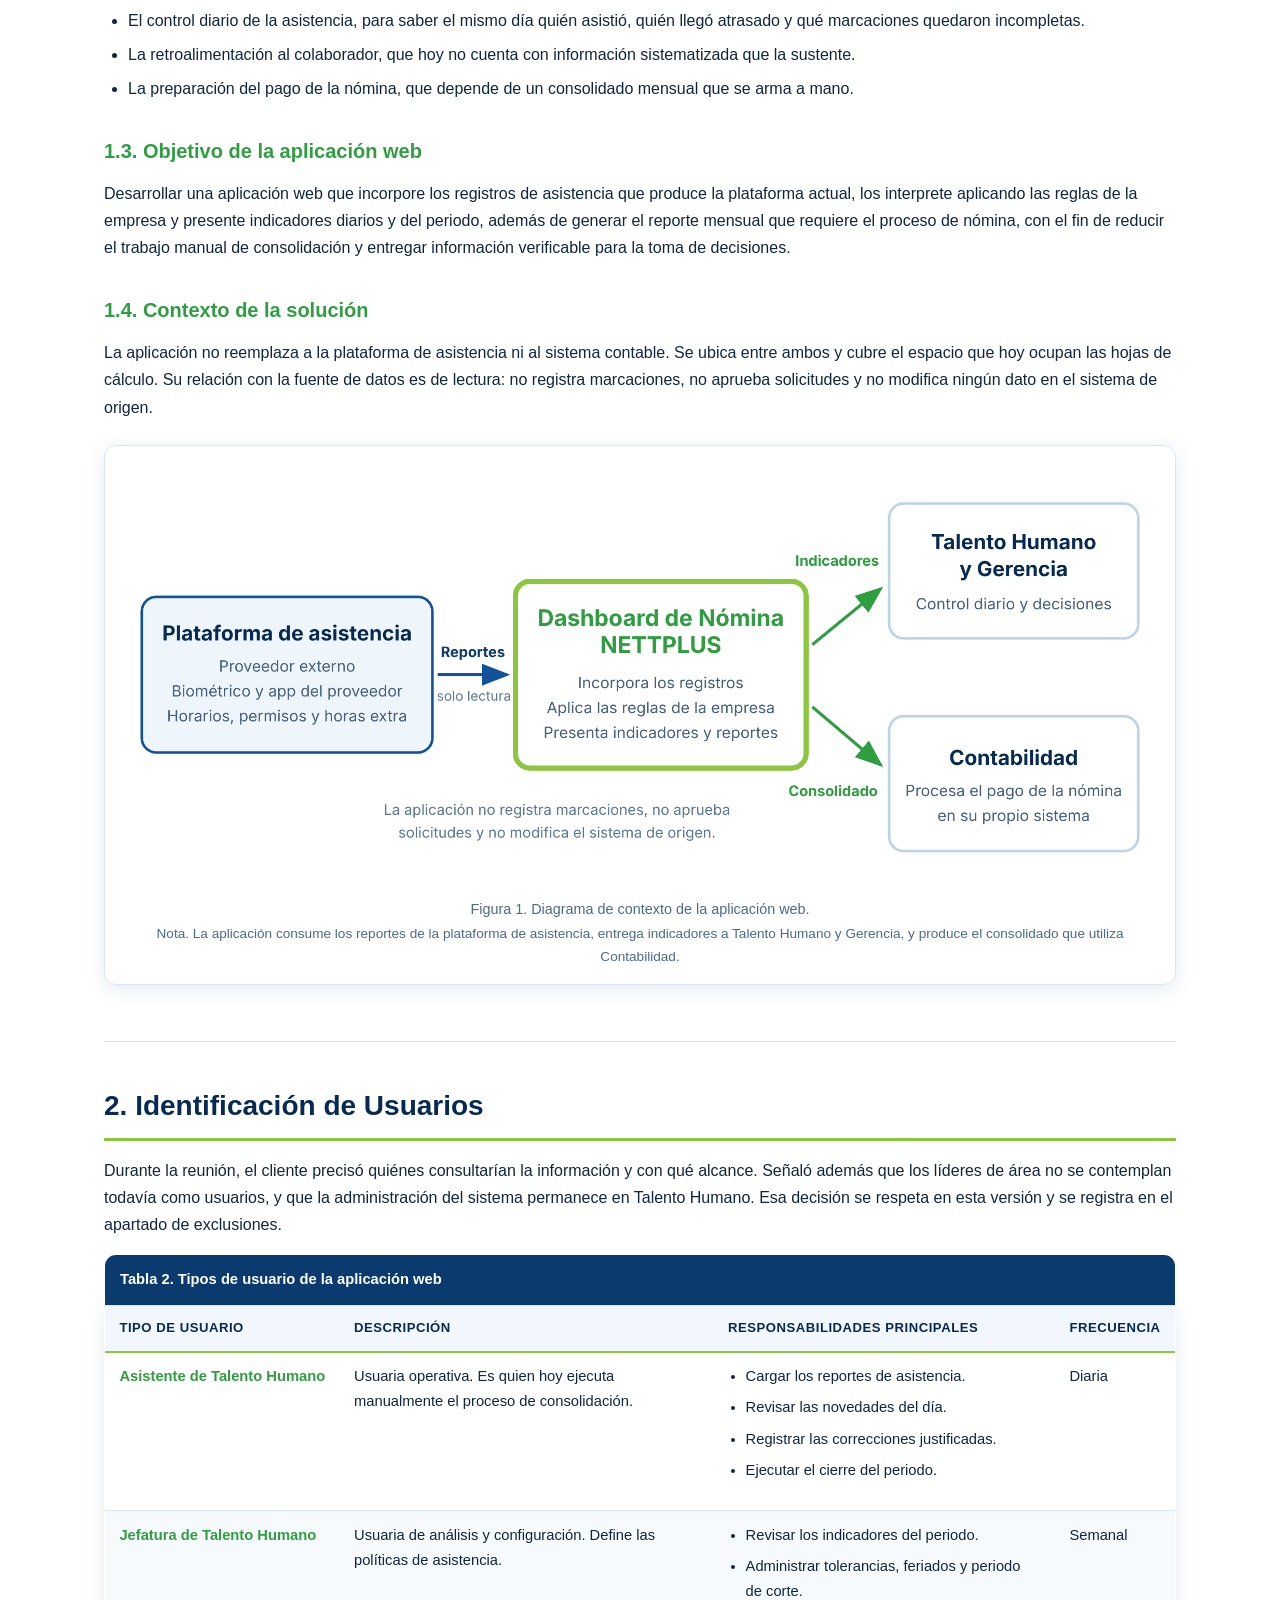
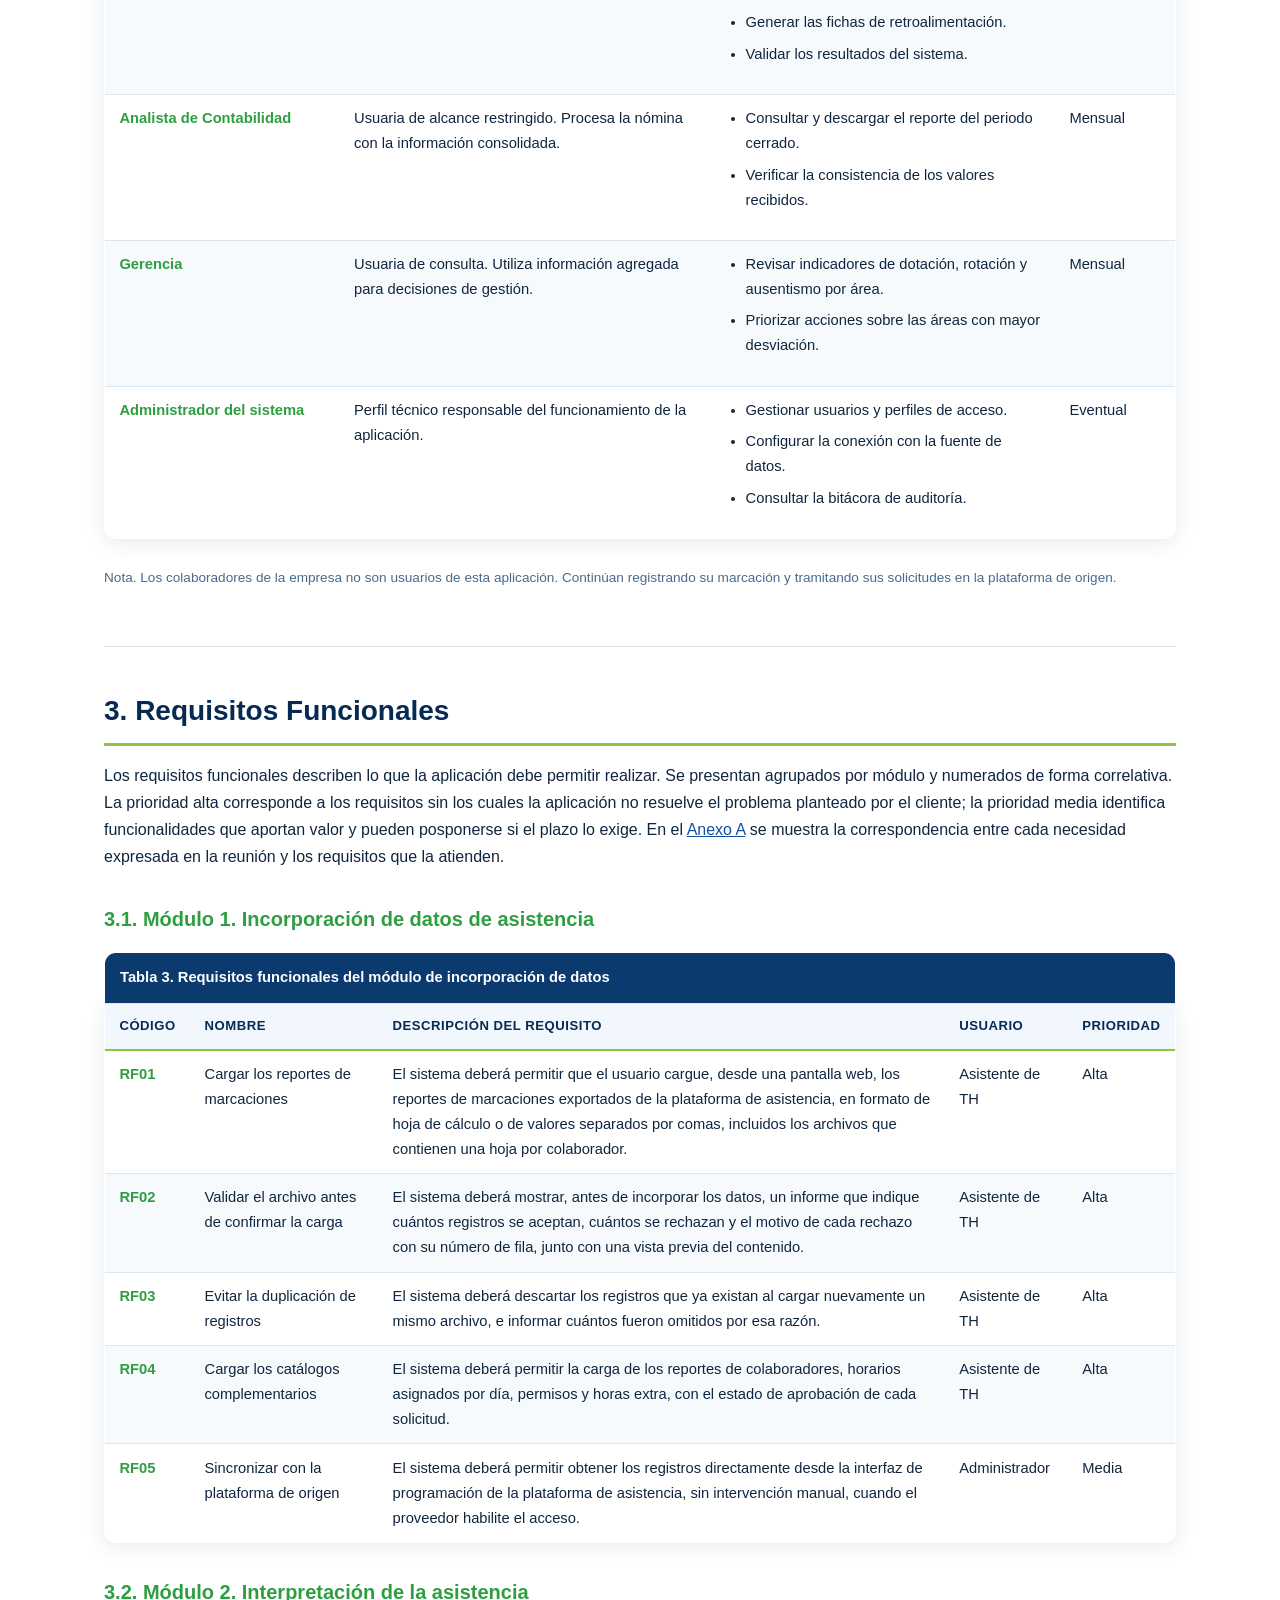
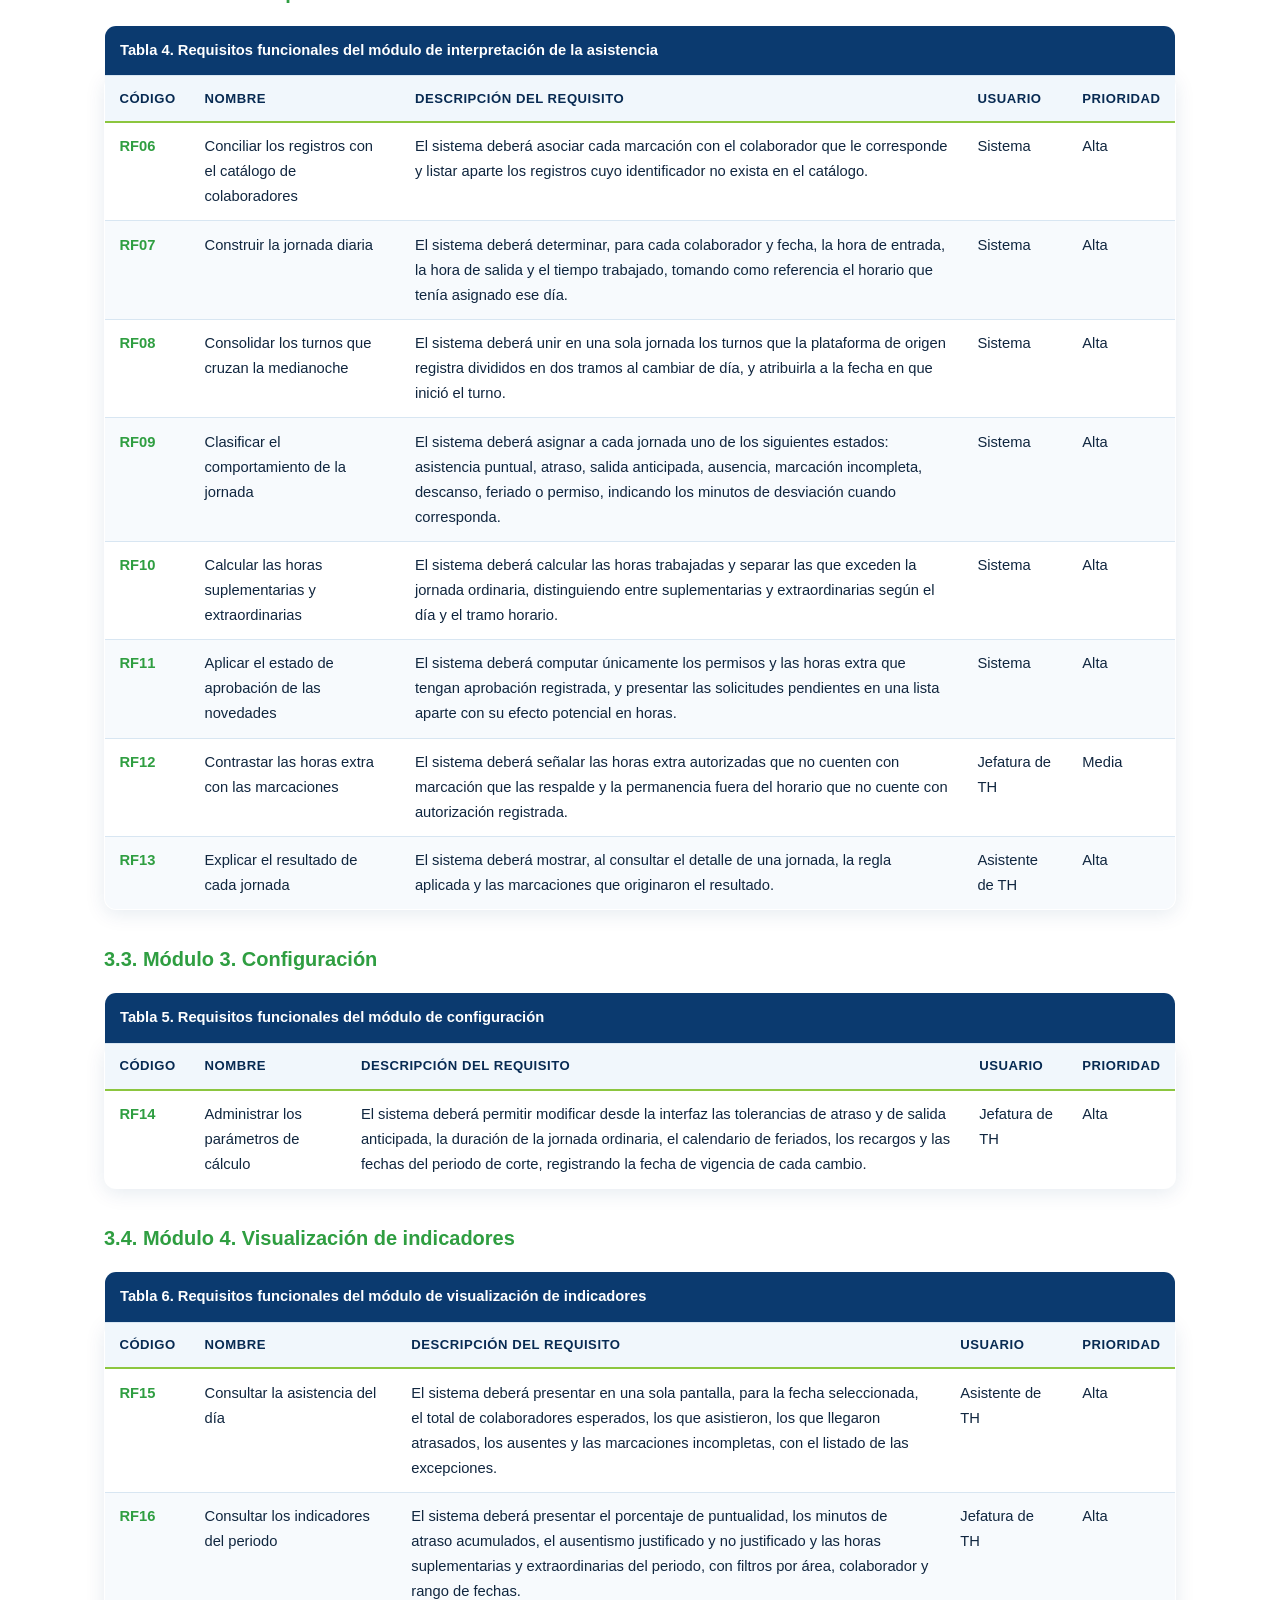
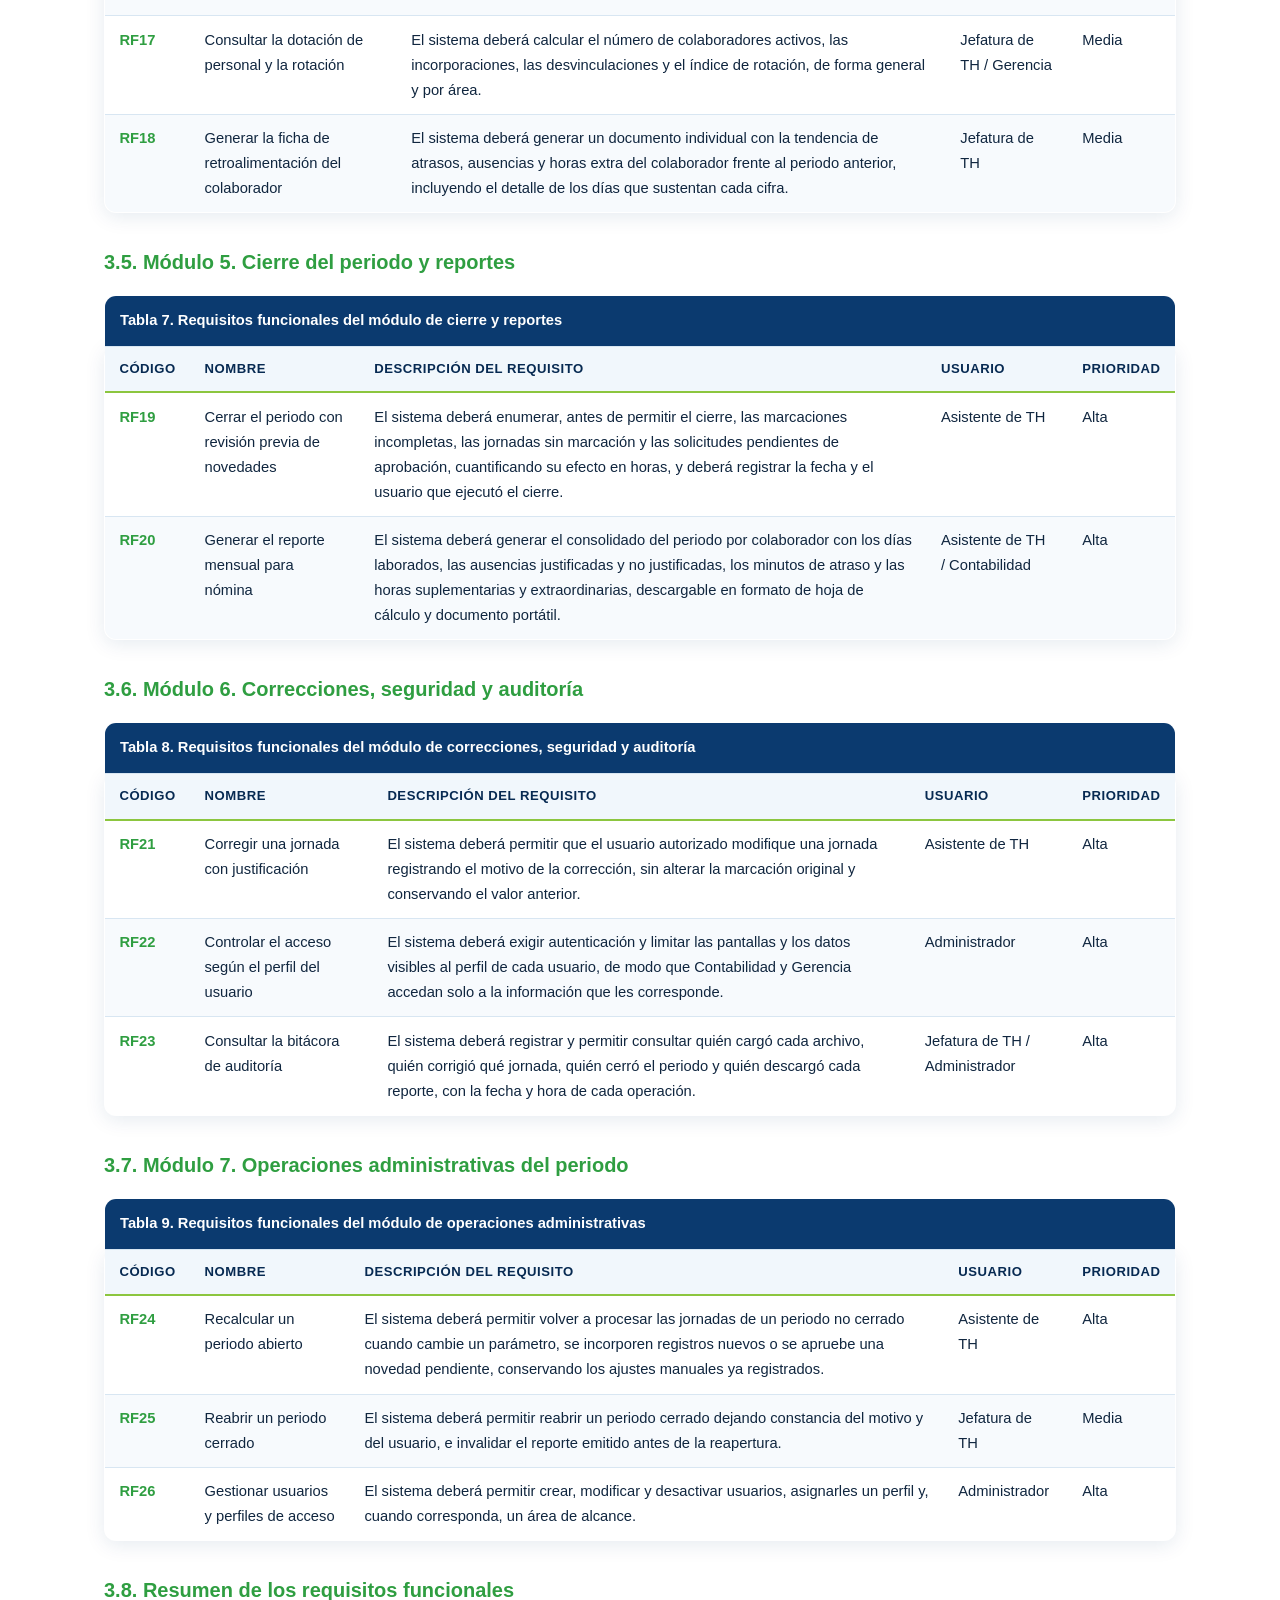
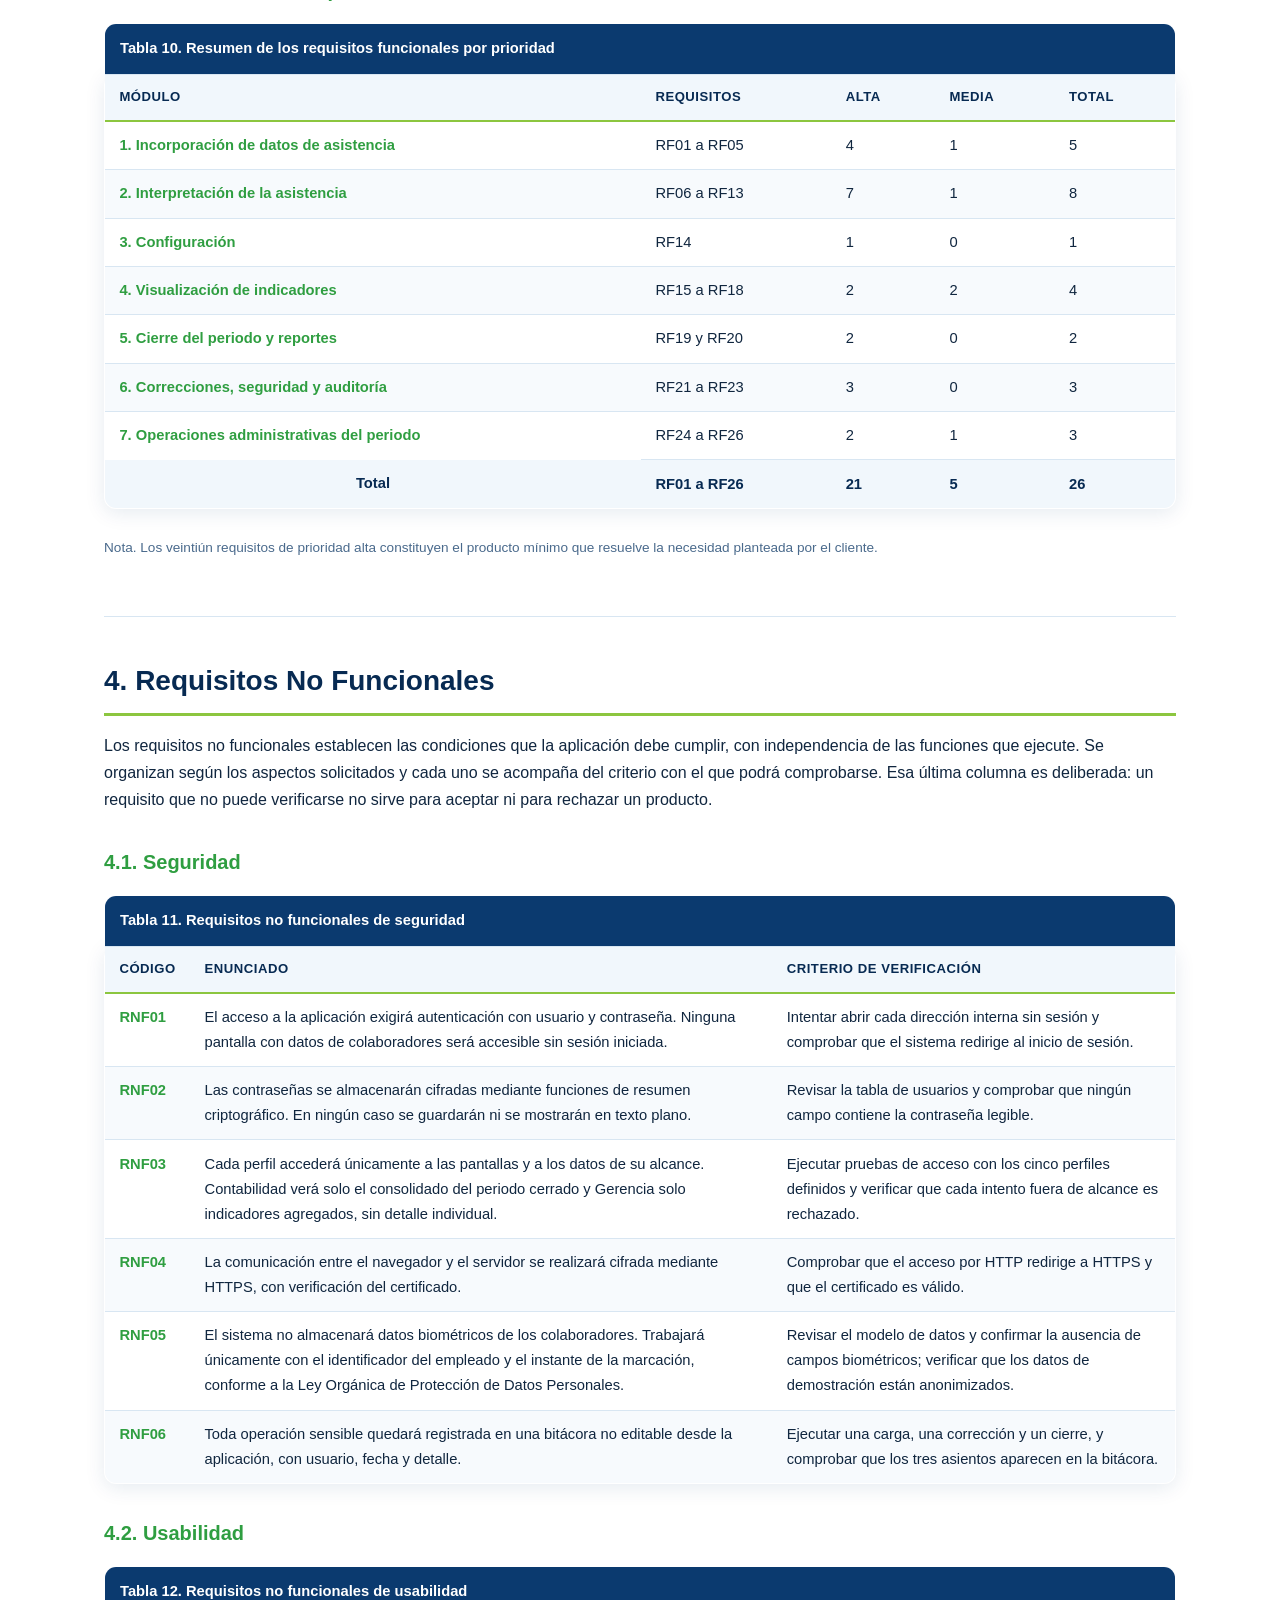
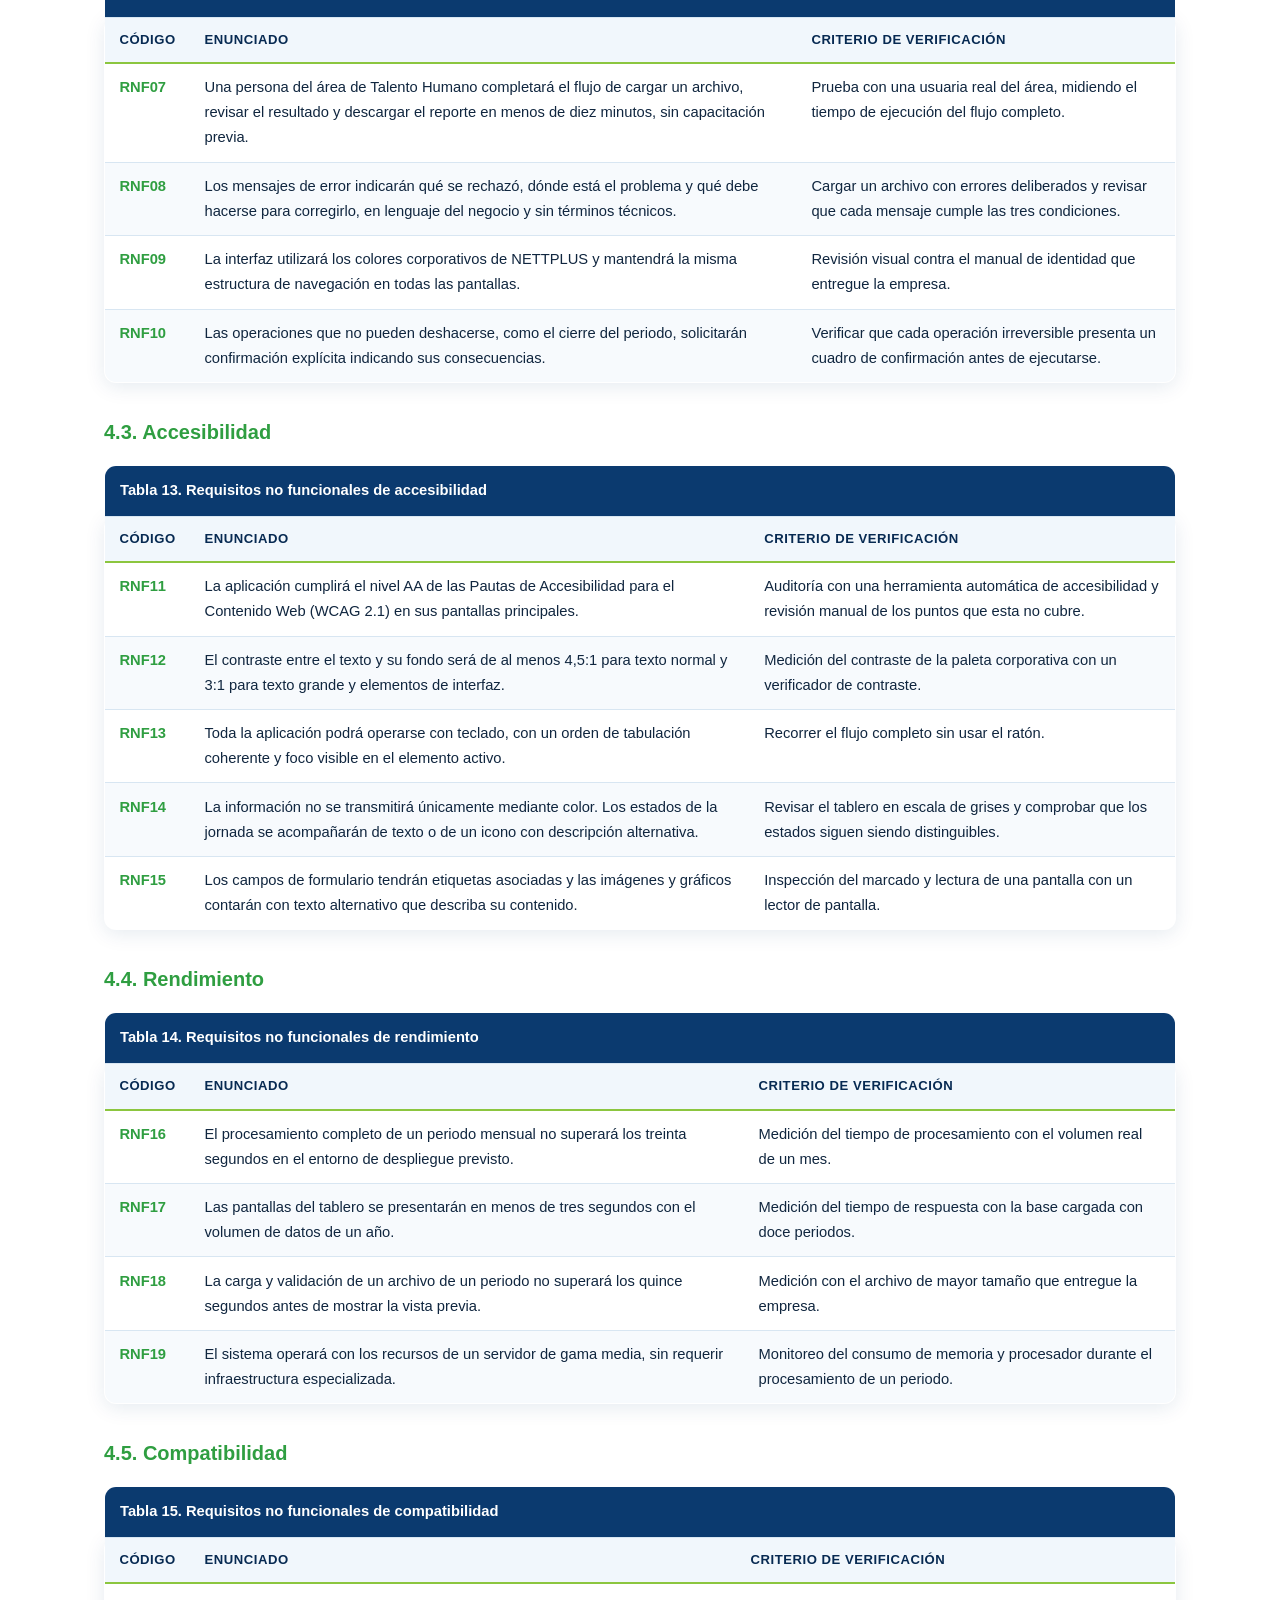
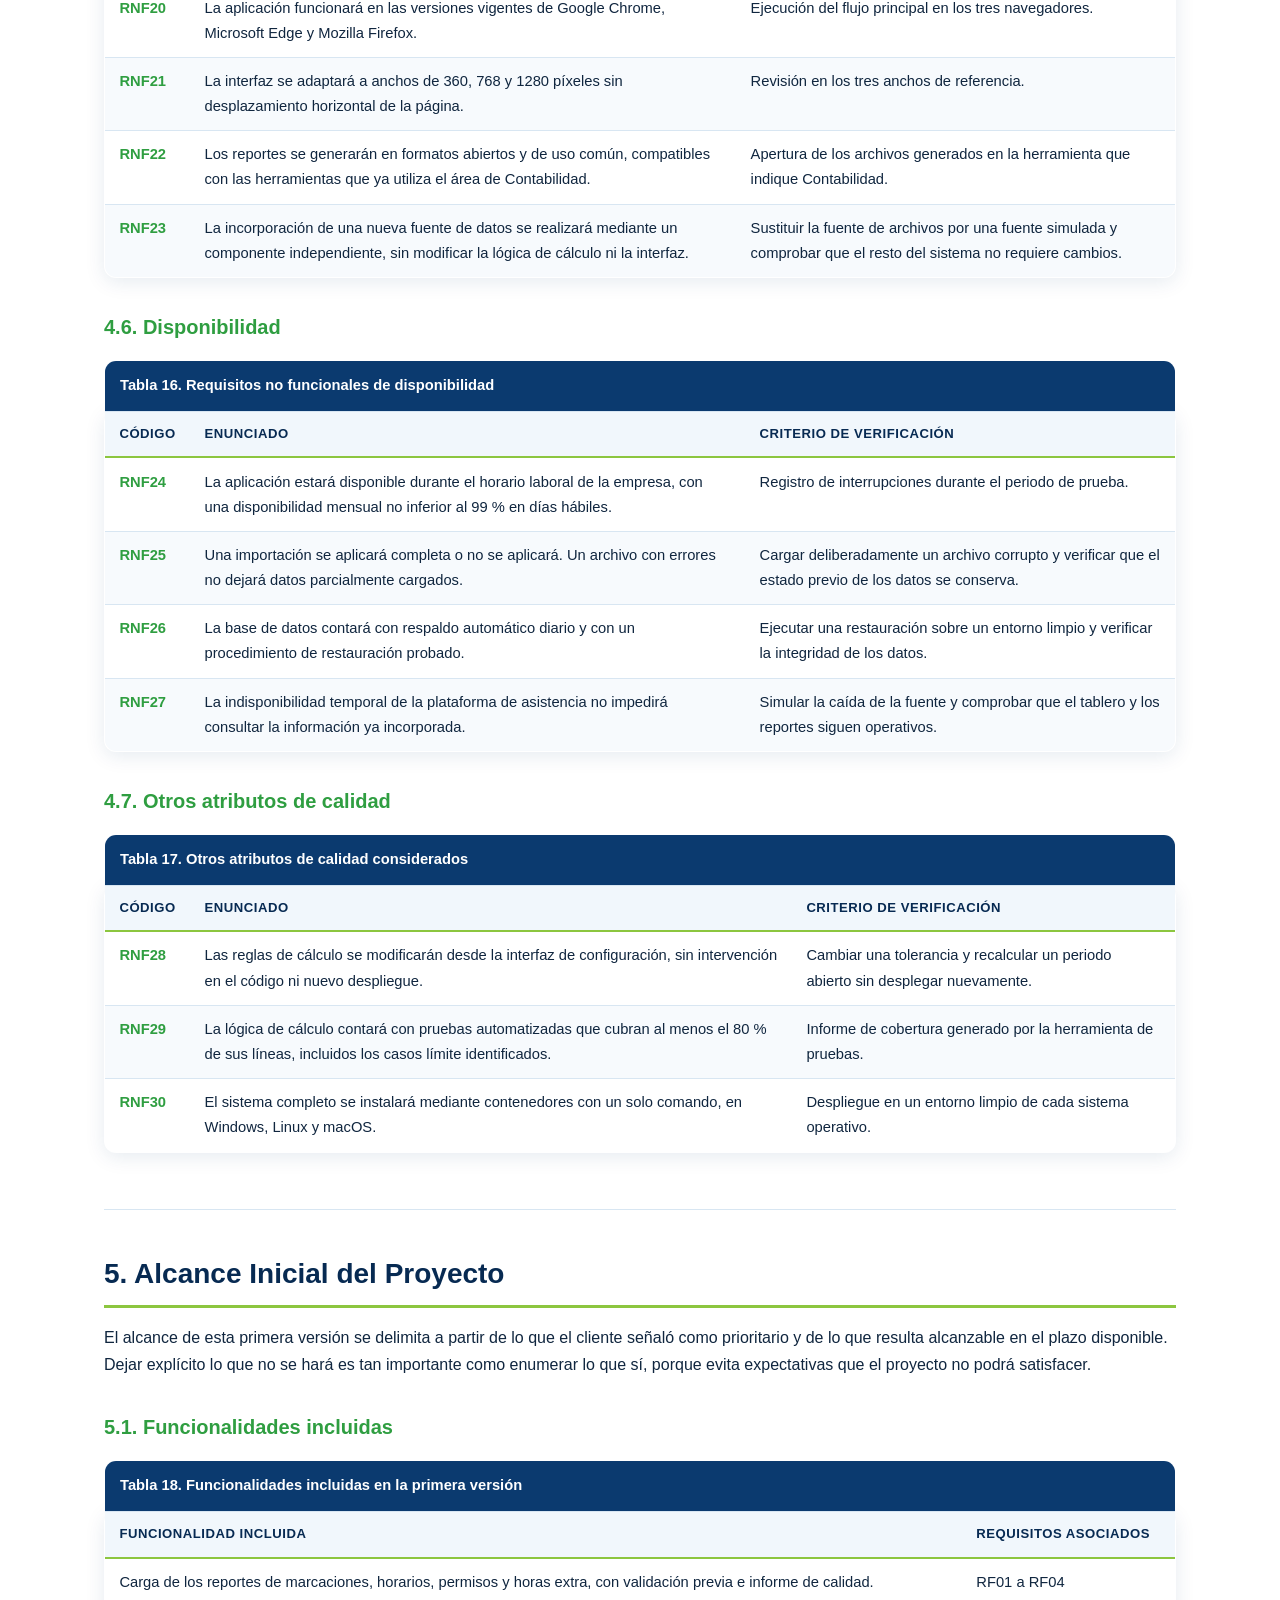
==== commit 23b6f9bf: "Informe de requisitos del Dashboard y Figma de Nomina NETTPLUS 2" ====
--- a/practica_html5/informe_requisitos/index.html
+++ b/practica_html5/informe_requisitos/index.html
@@ -86,7 +86,7 @@
   </ul>
 
   <p>
-    <a class="boton" href="https://www.figma.com/make/8qvbA9qrd4P1jdIL5RerFJ/Consola-de-N%C3%B3mina-NETTPLUS?p=f&amp;t=FRSyHX6tEkepqeAa-0" target="_blank" rel="noopener noreferrer">Ver el prototipo en Figma</a>
+    <a class="boton" href="https://www.figma.com/make/8qvbA9qrd4P1jdIL5RerFJ/Consola-de-N%C3%B3mina-NETTPLUS?code-node-id=0-6&amp;p=f&amp;t=ZAZNRuZjHor0eTrN-0&amp;fullscreen=1" target="_blank" rel="noopener noreferrer">Ver el prototipo en Figma</a>
   </p>
 
   <p>
@@ -1566,7 +1566,7 @@
       novedades.
     </p>
     <p>
-      <a class="boton" href="https://www.figma.com/make/8qvbA9qrd4P1jdIL5RerFJ/Consola-de-N%C3%B3mina-NETTPLUS?p=f&amp;t=FRSyHX6tEkepqeAa-0" target="_blank" rel="noopener noreferrer">Abrir la Consola de Nómina NETTPLUS</a>
+      <a class="boton" href="https://www.figma.com/make/8qvbA9qrd4P1jdIL5RerFJ/Consola-de-N%C3%B3mina-NETTPLUS?code-node-id=0-6&amp;p=f&amp;t=ZAZNRuZjHor0eTrN-0&amp;fullscreen=1" target="_blank" rel="noopener noreferrer">Abrir la Consola de Nómina NETTPLUS</a>
     </p>
   </section>
 
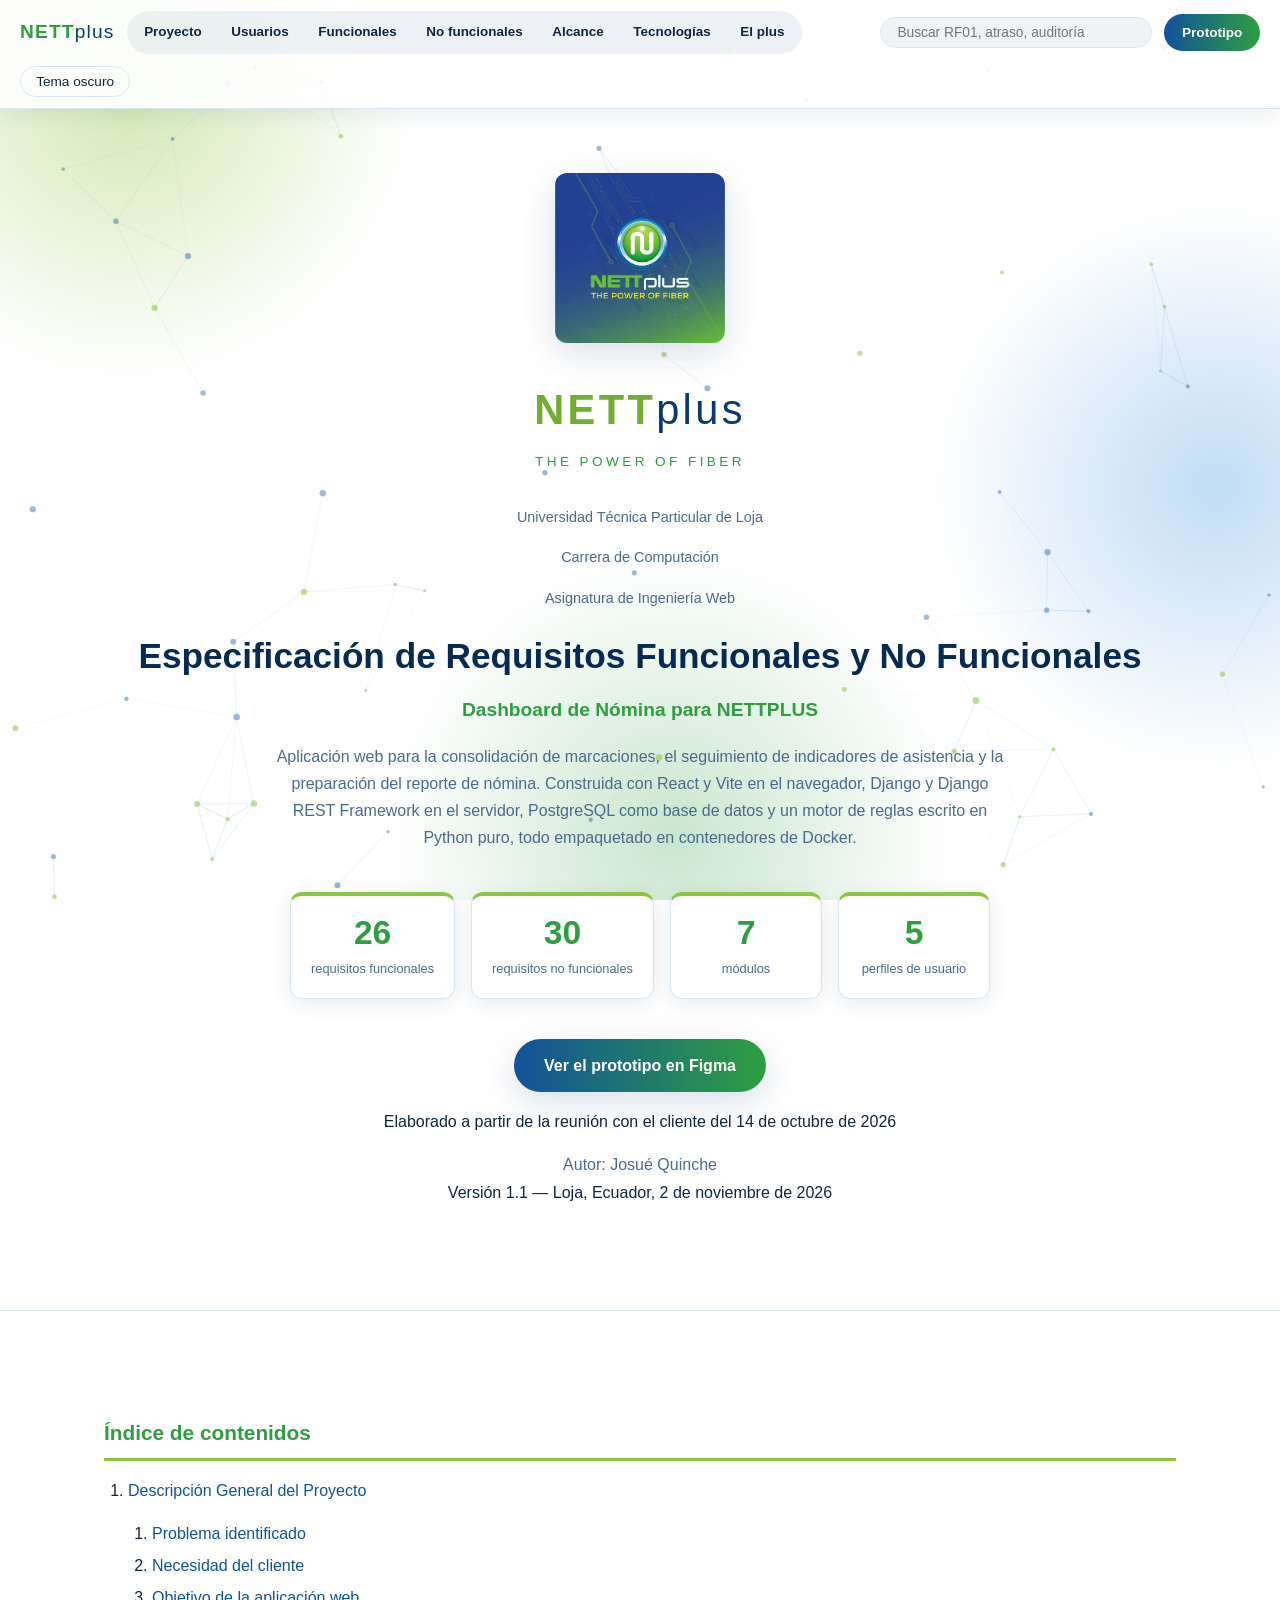
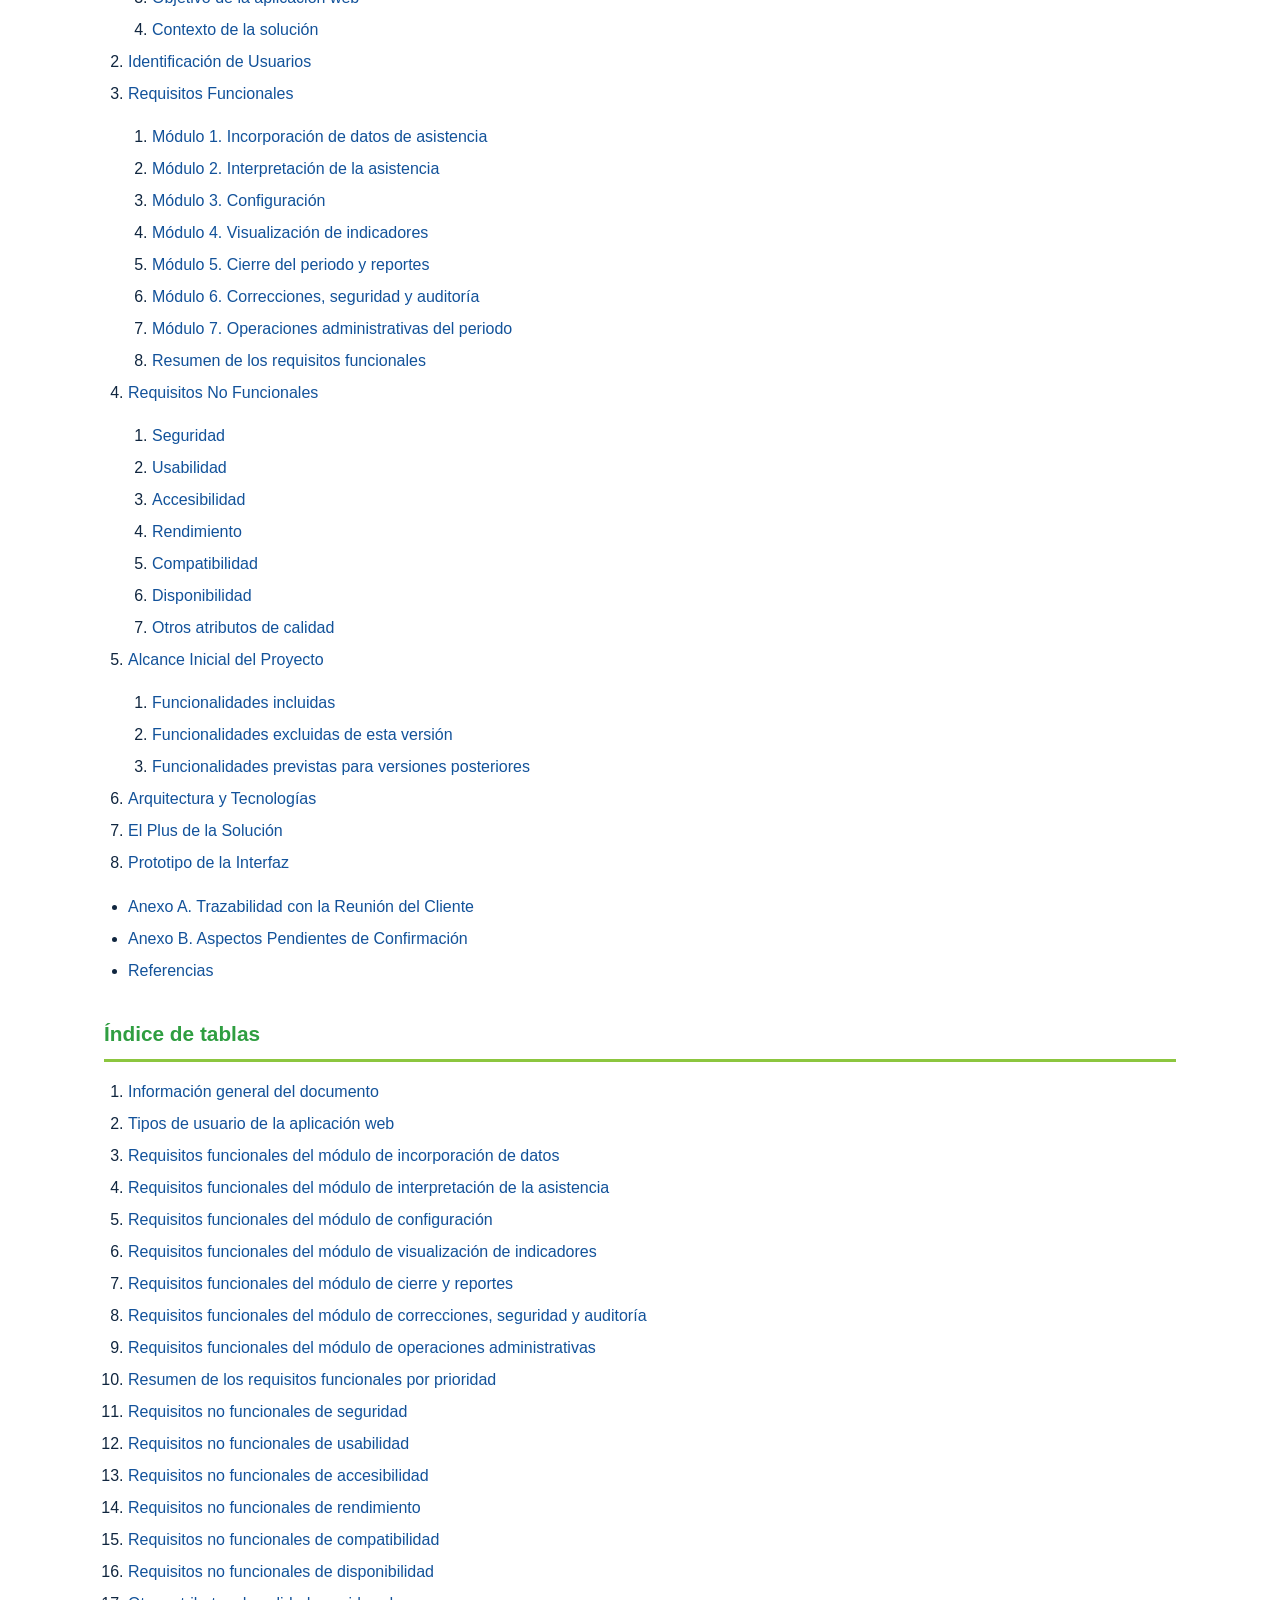
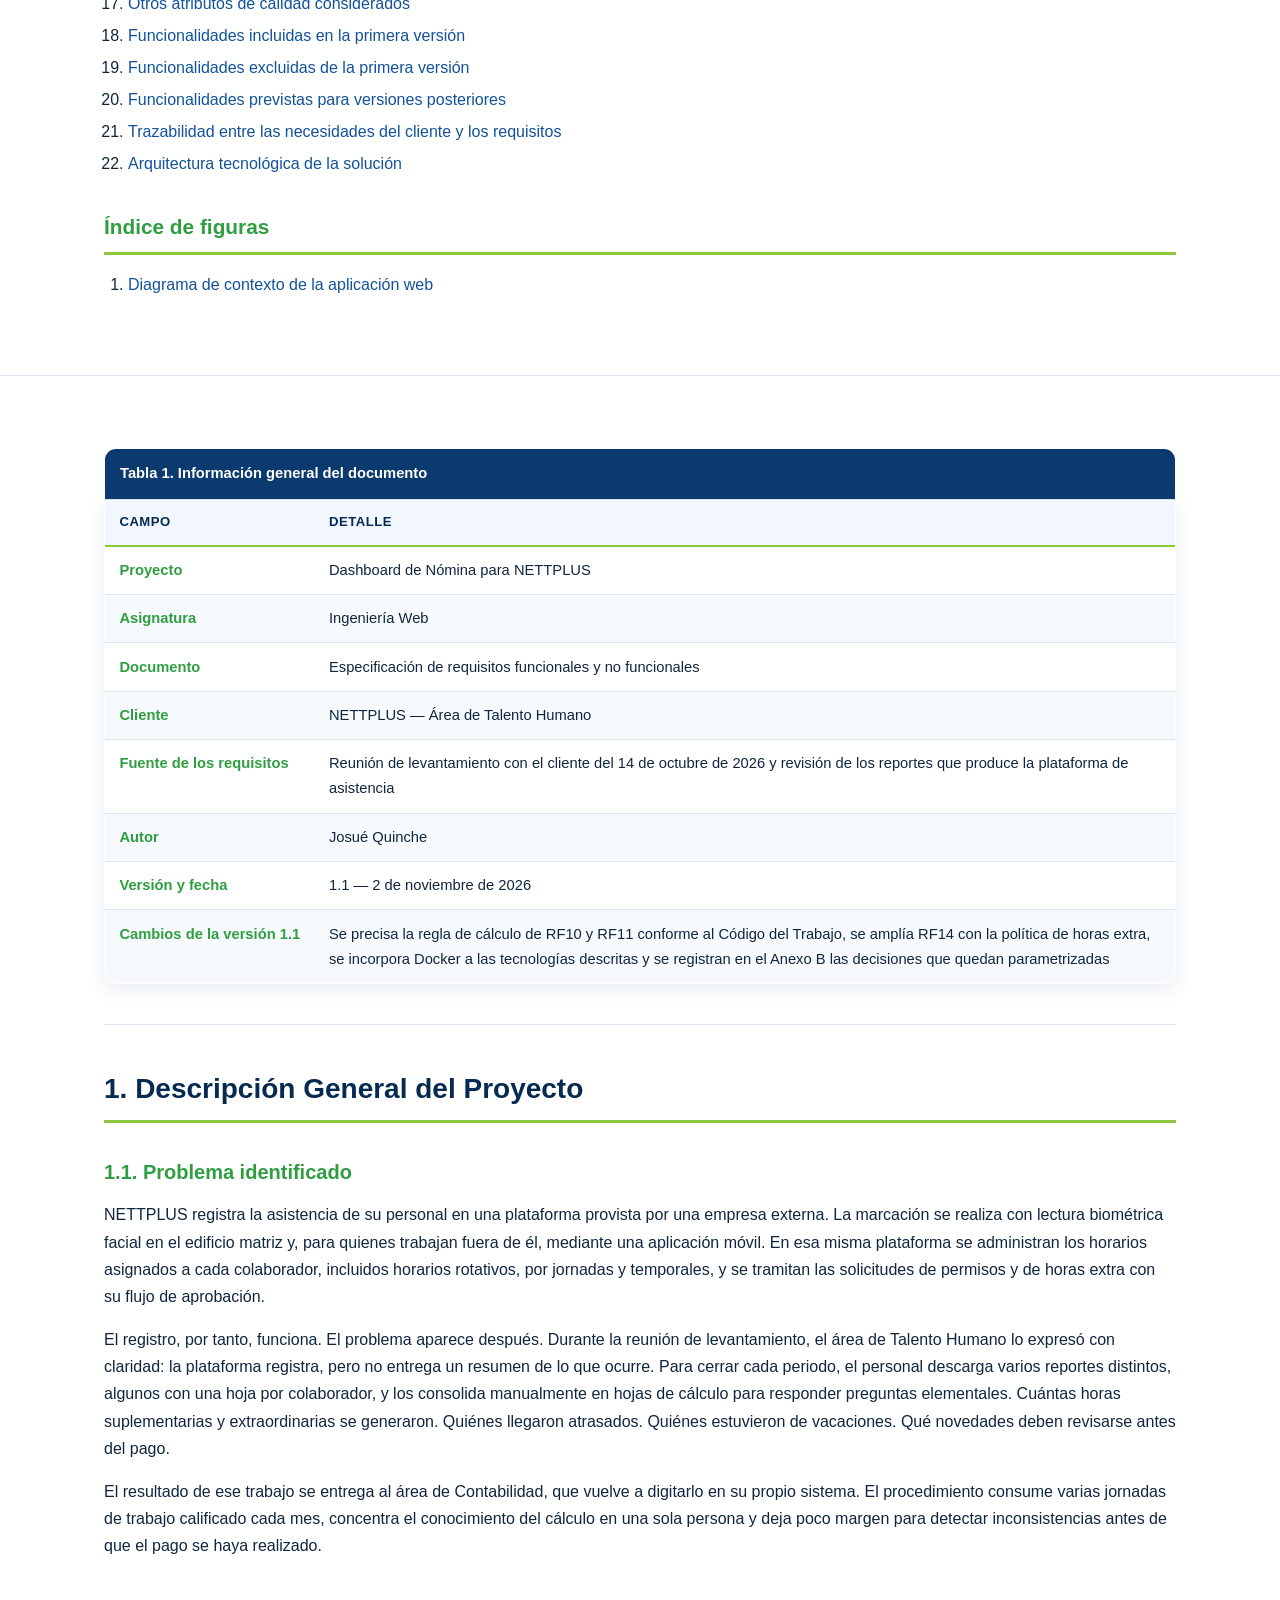
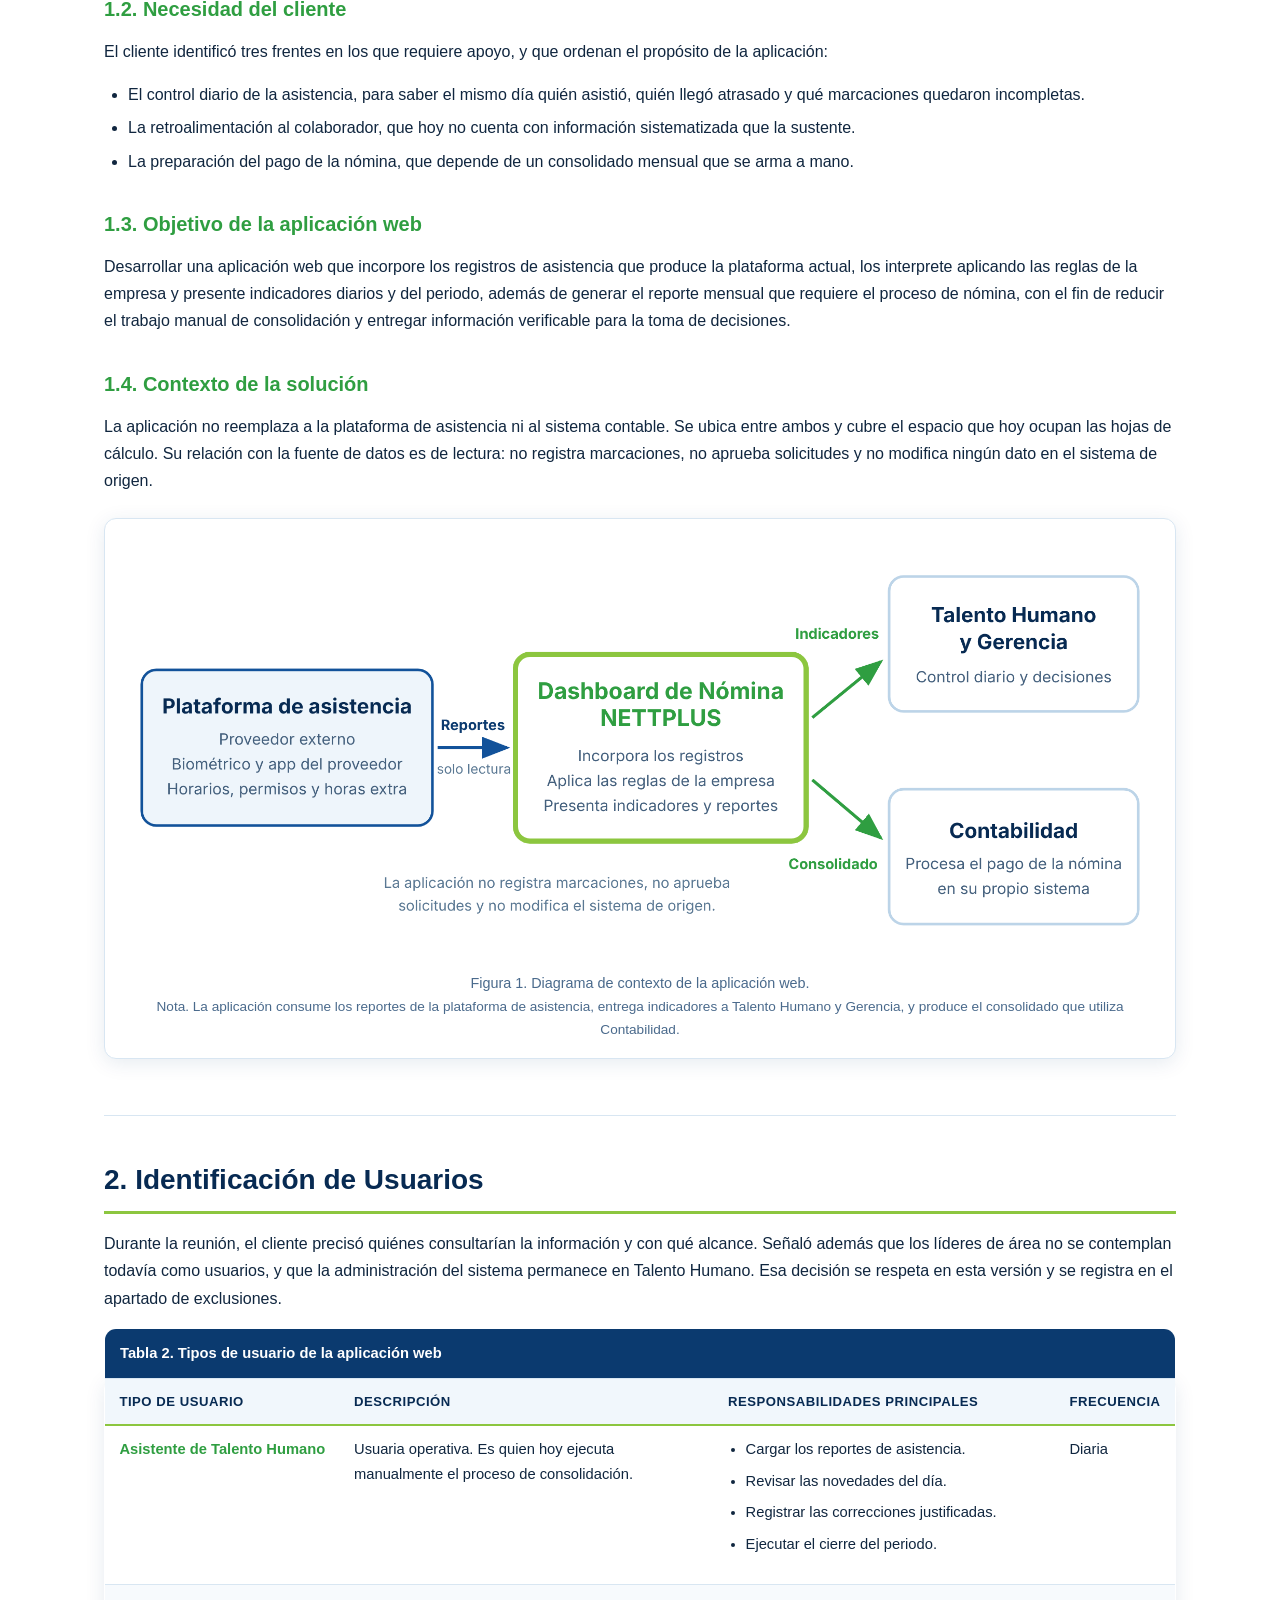
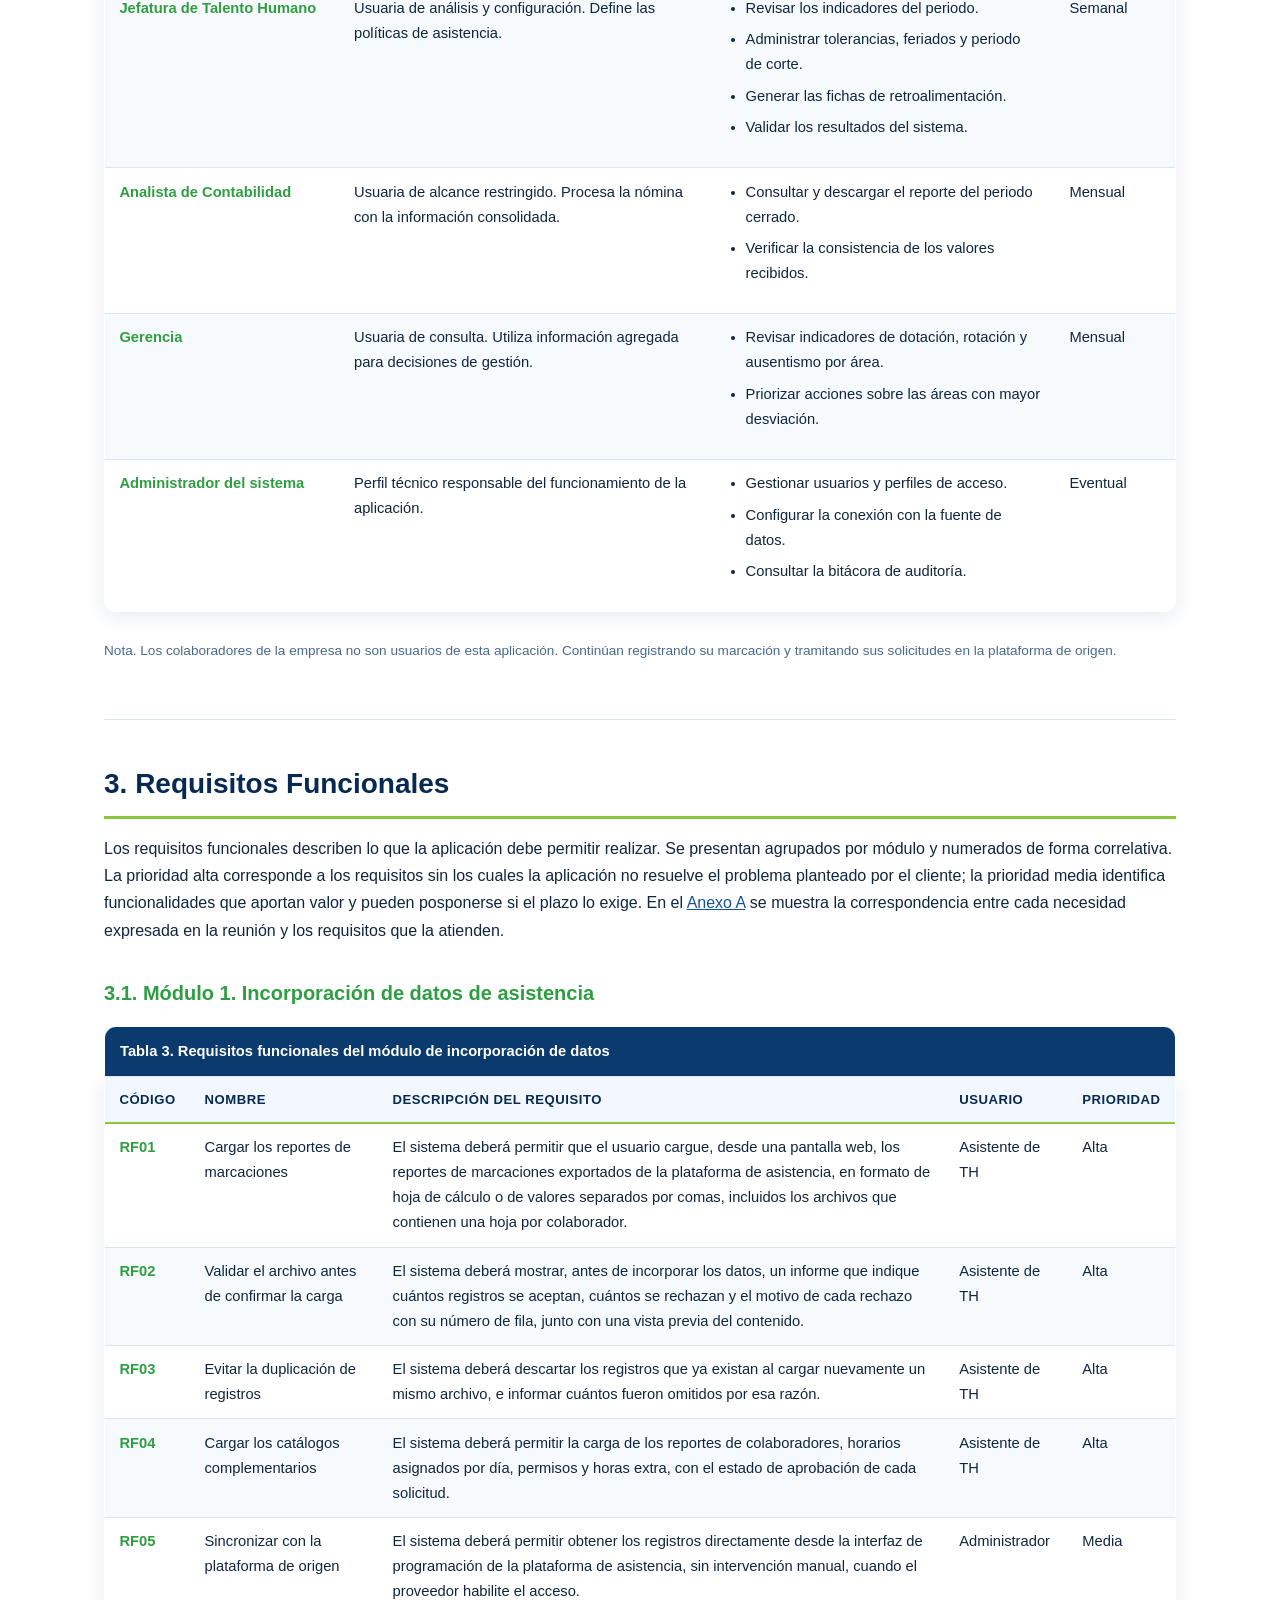
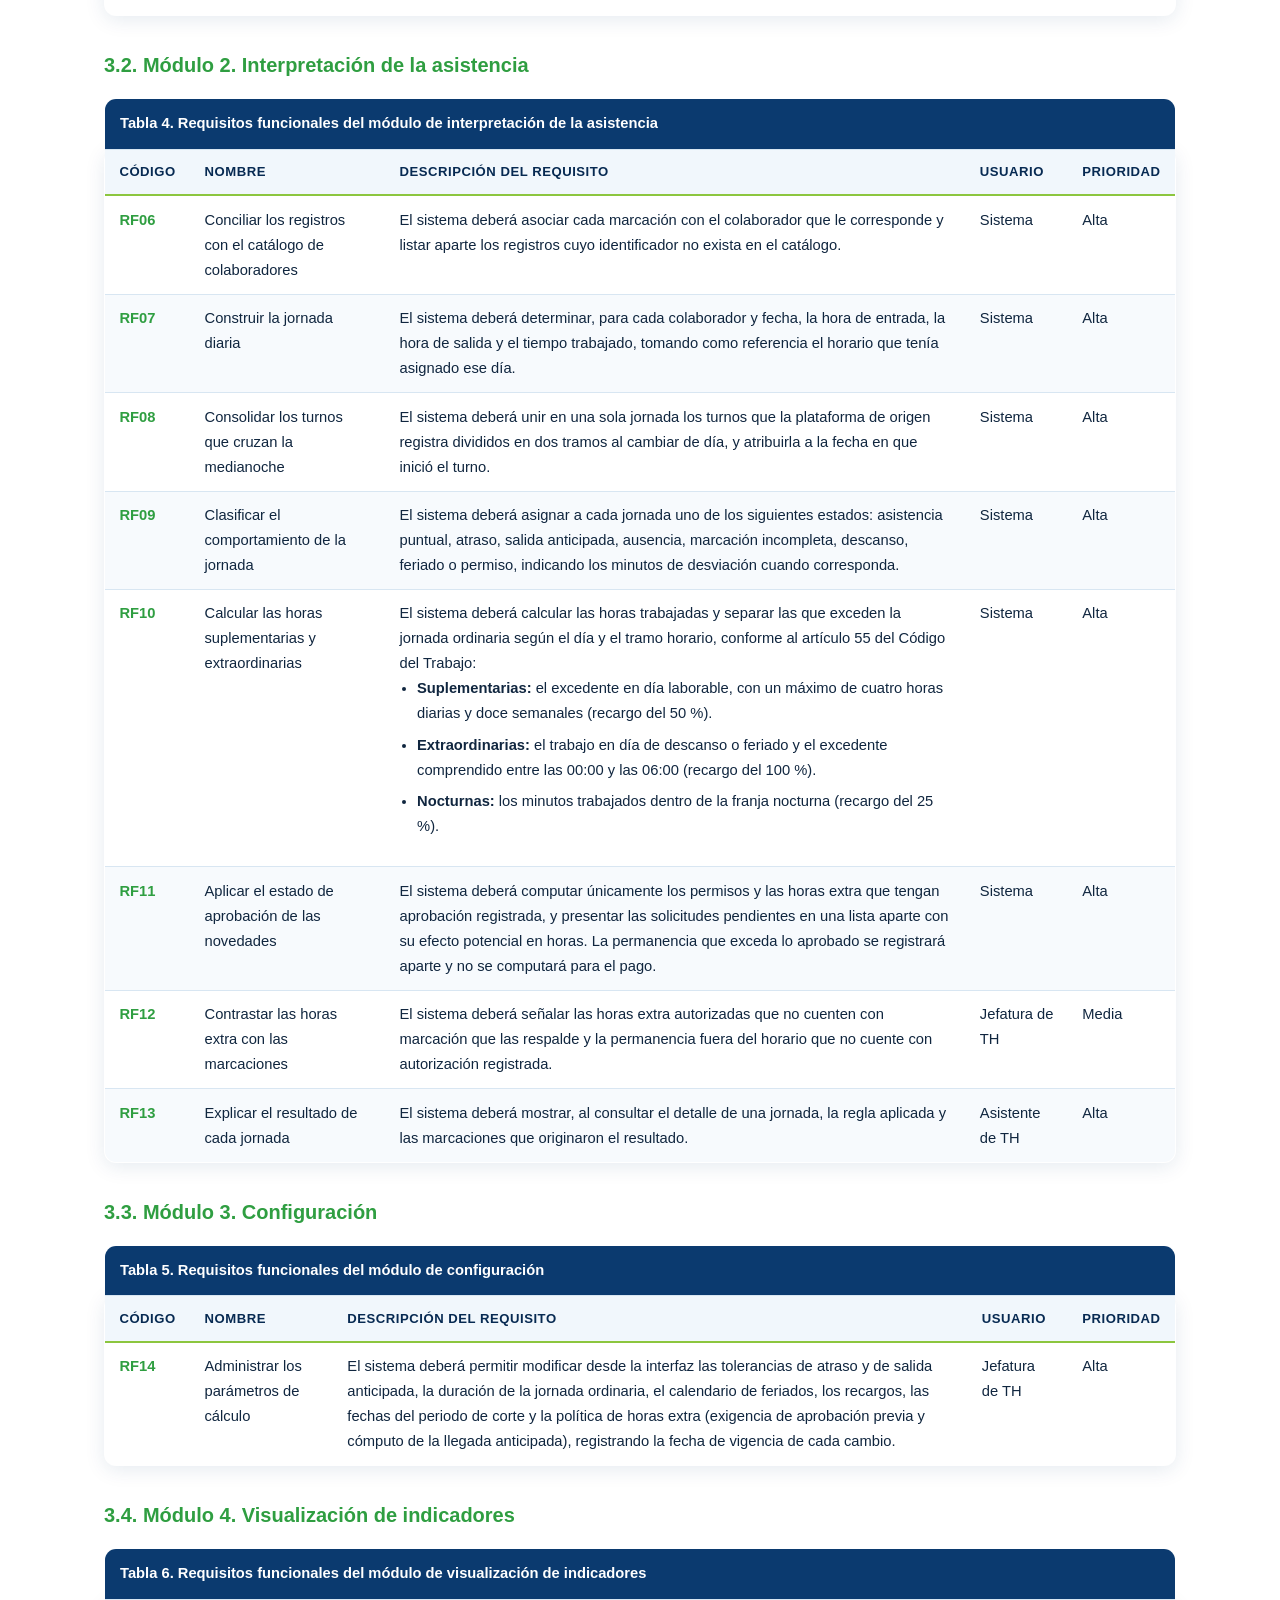
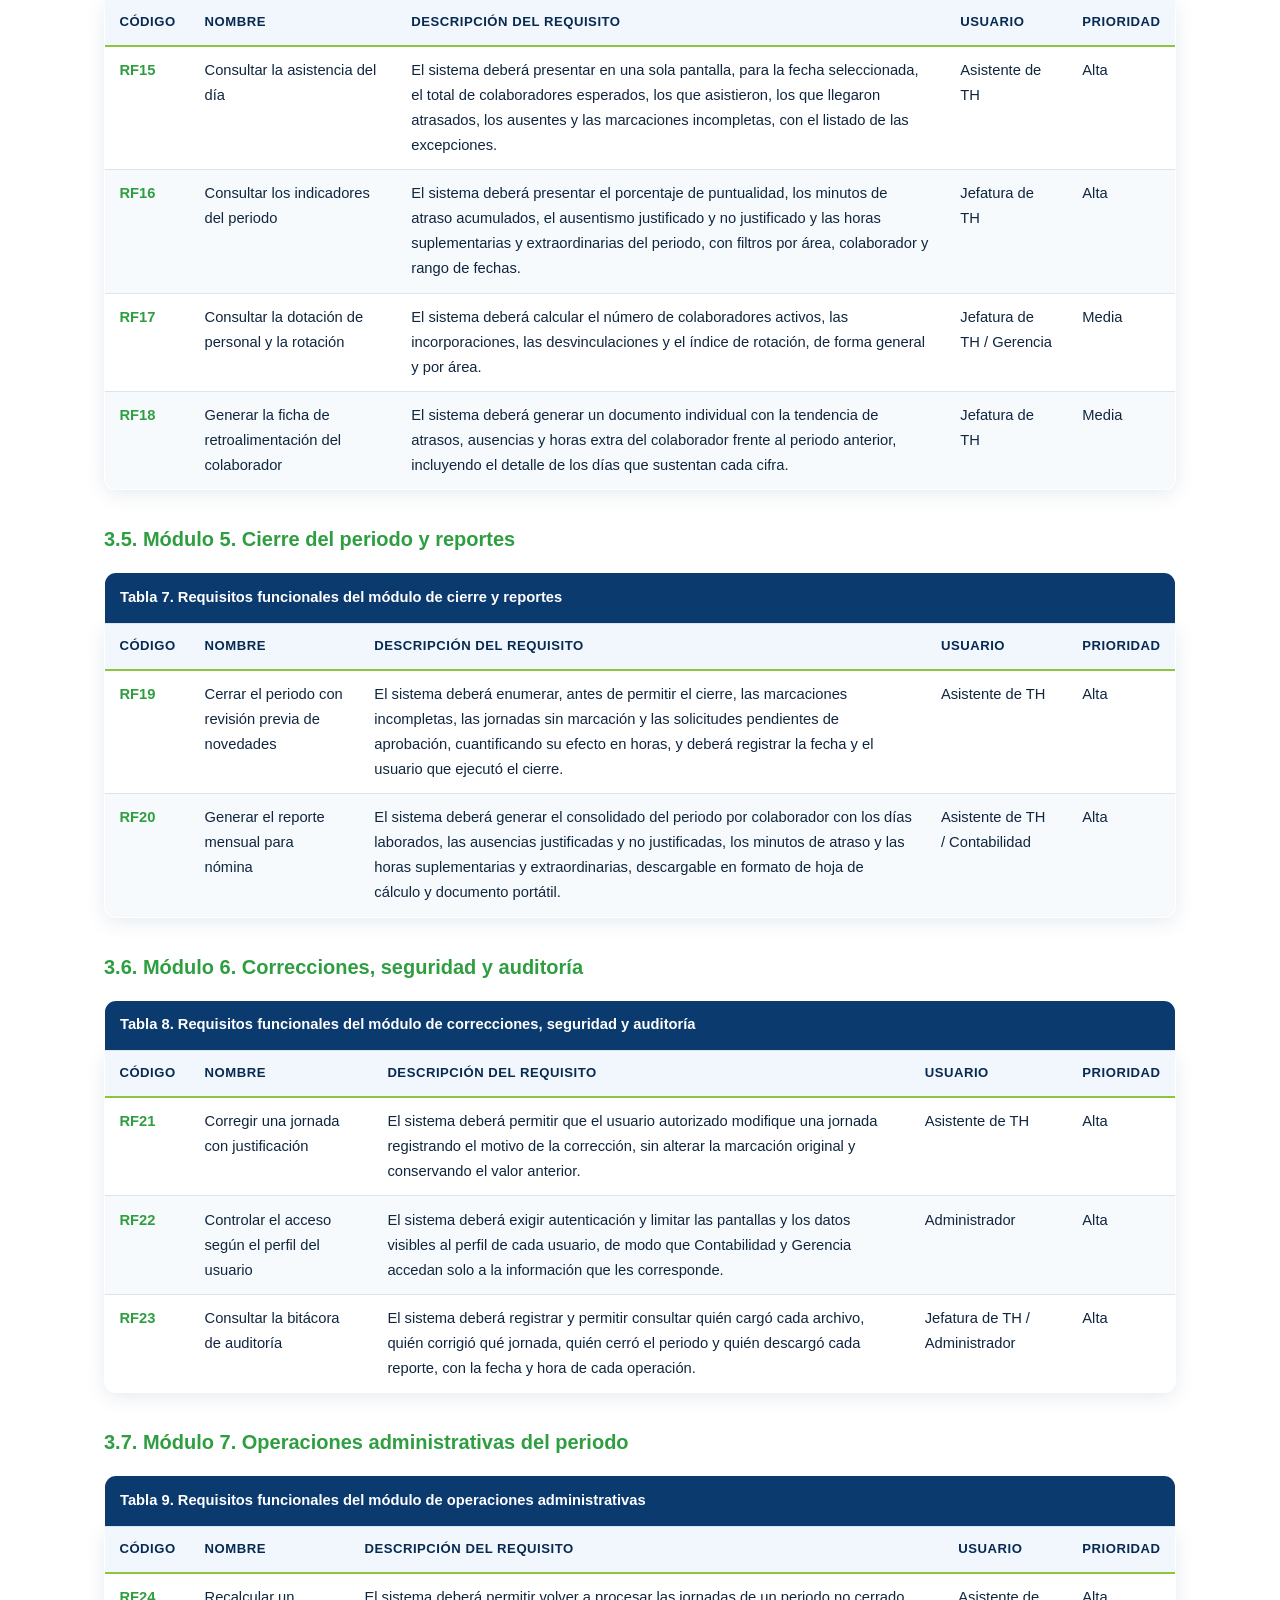
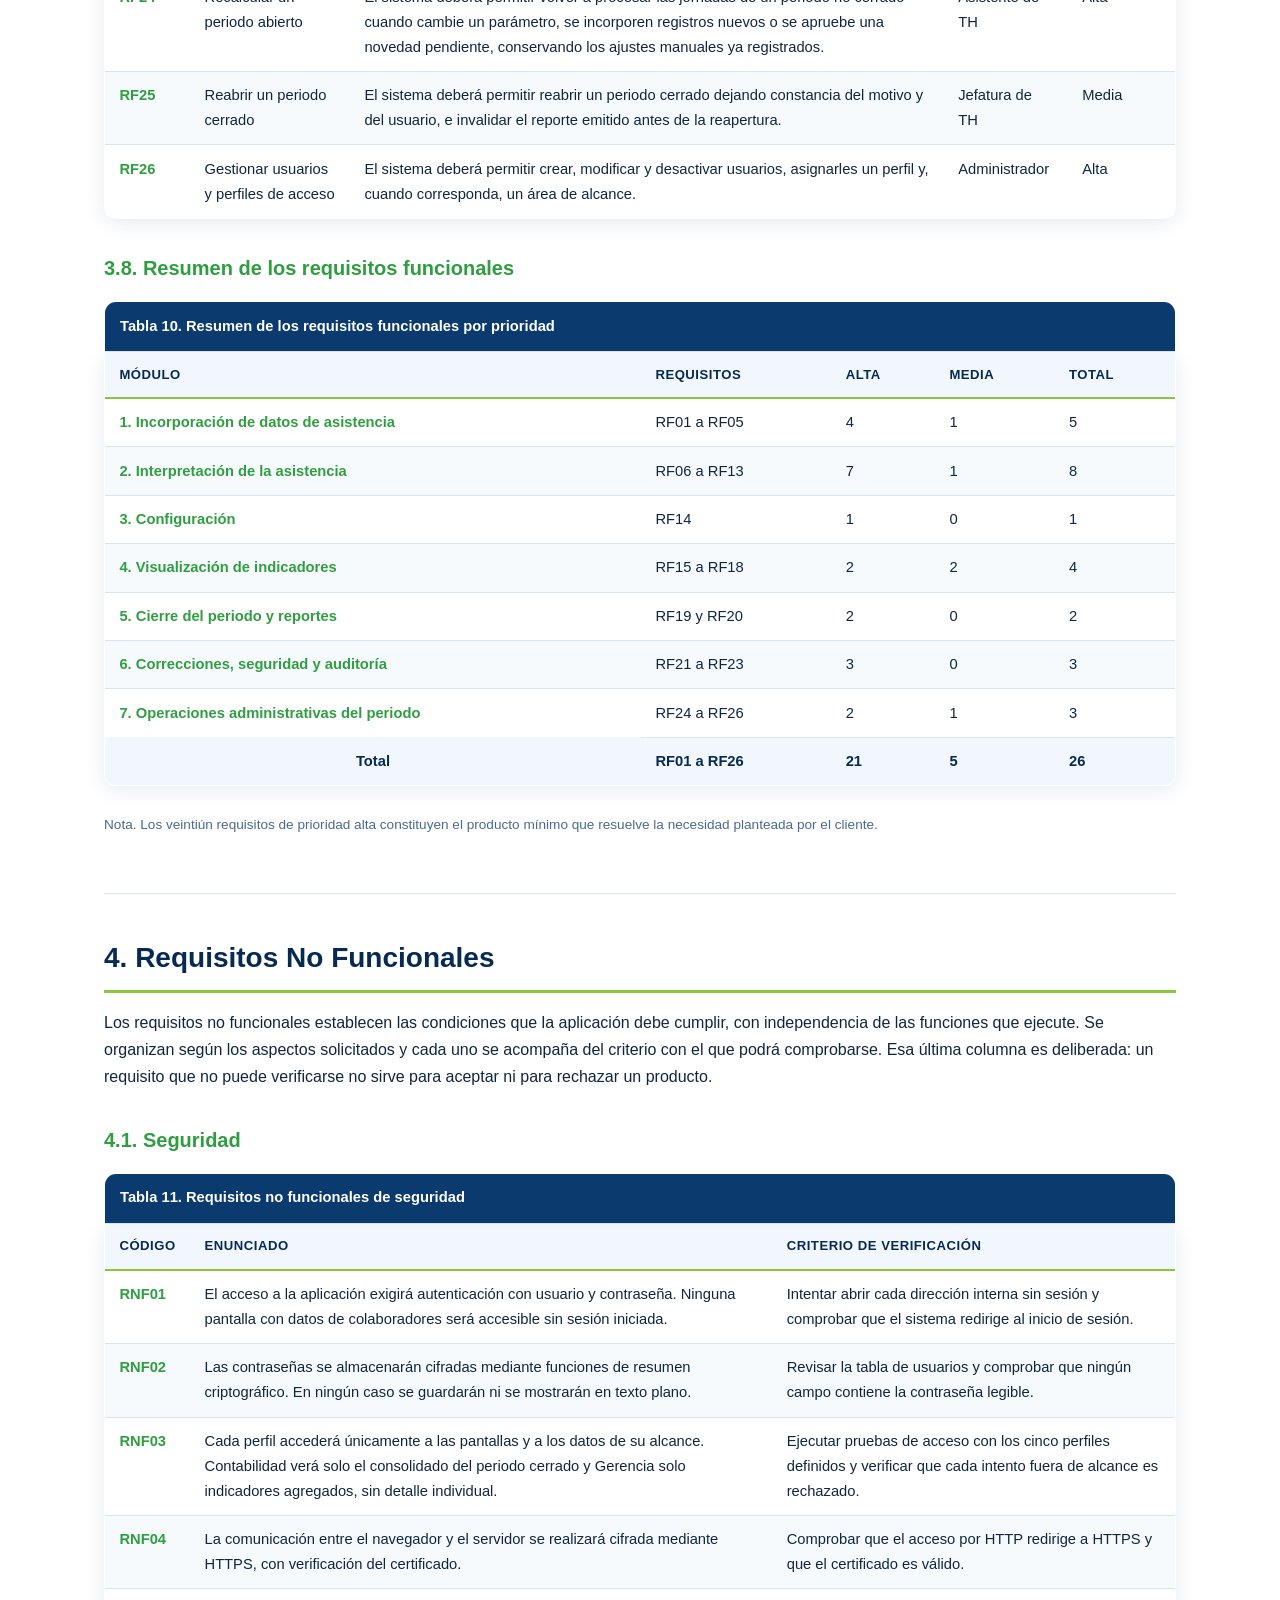
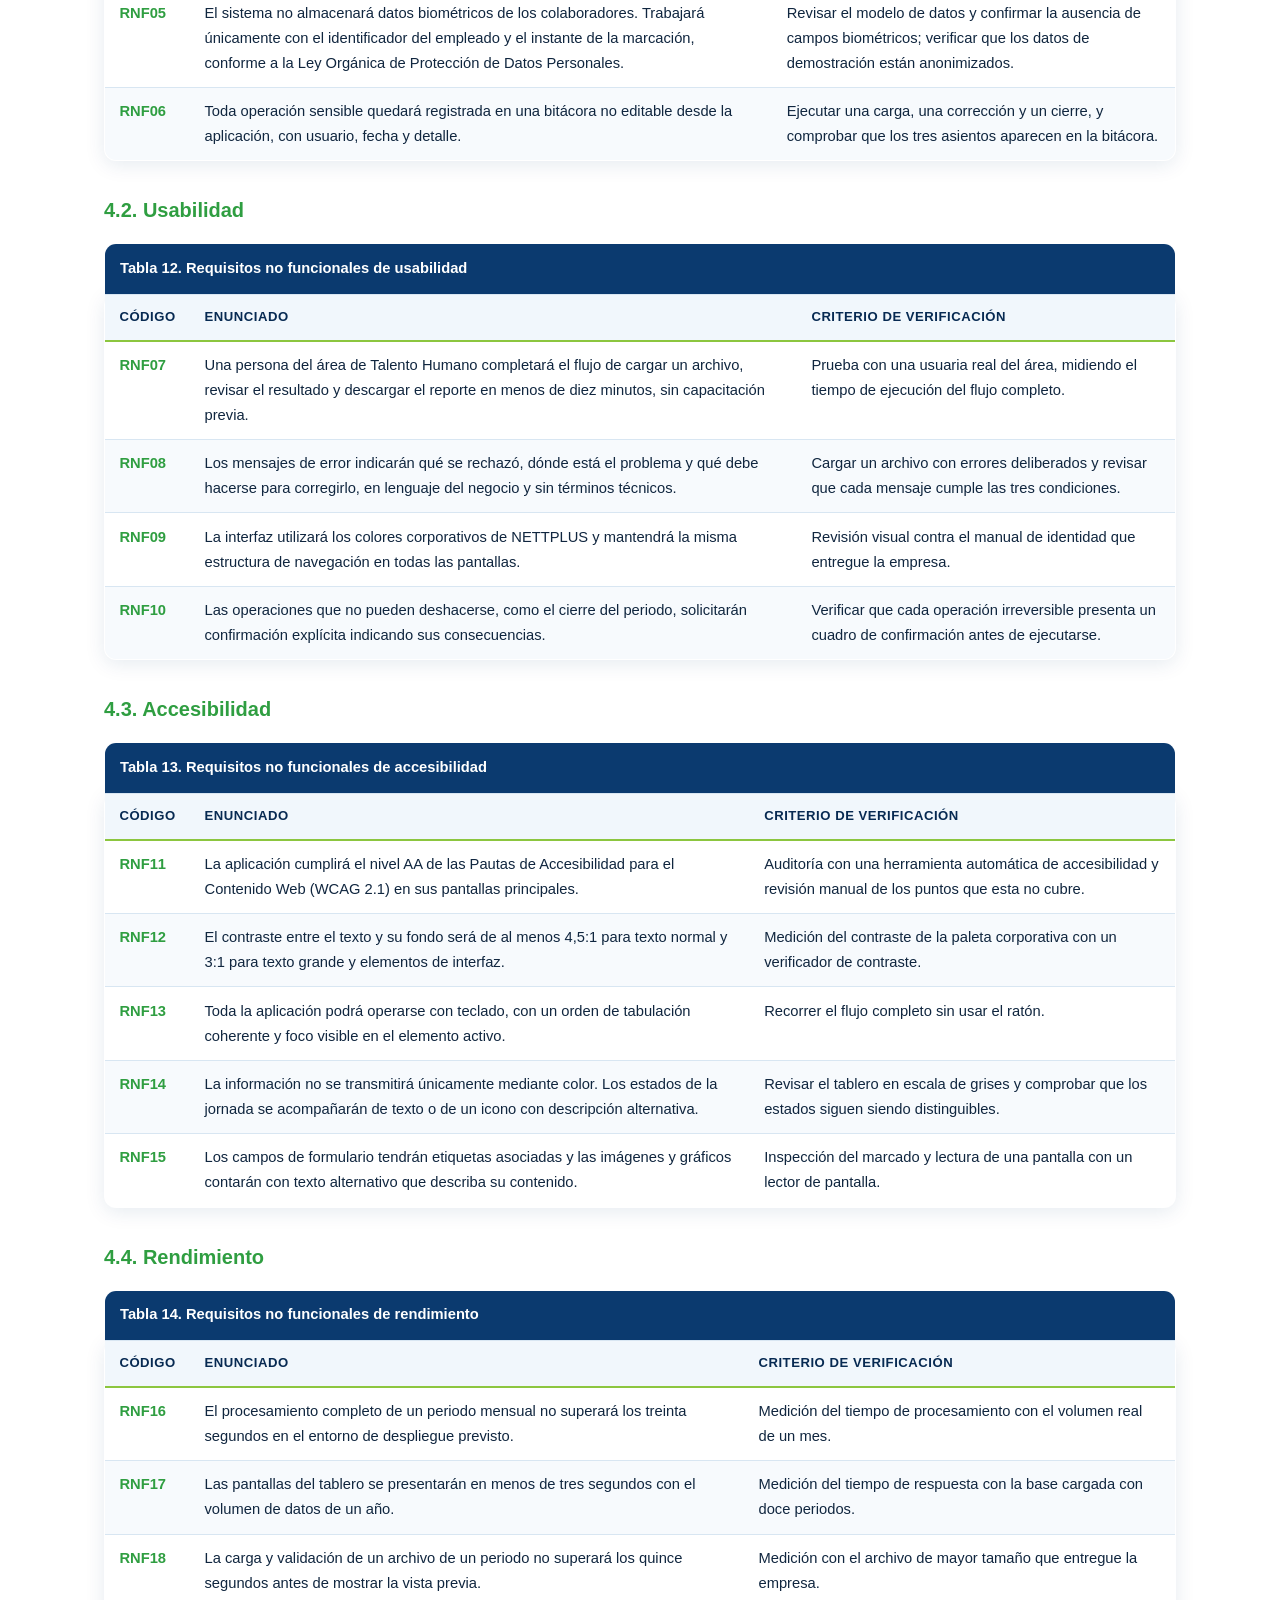
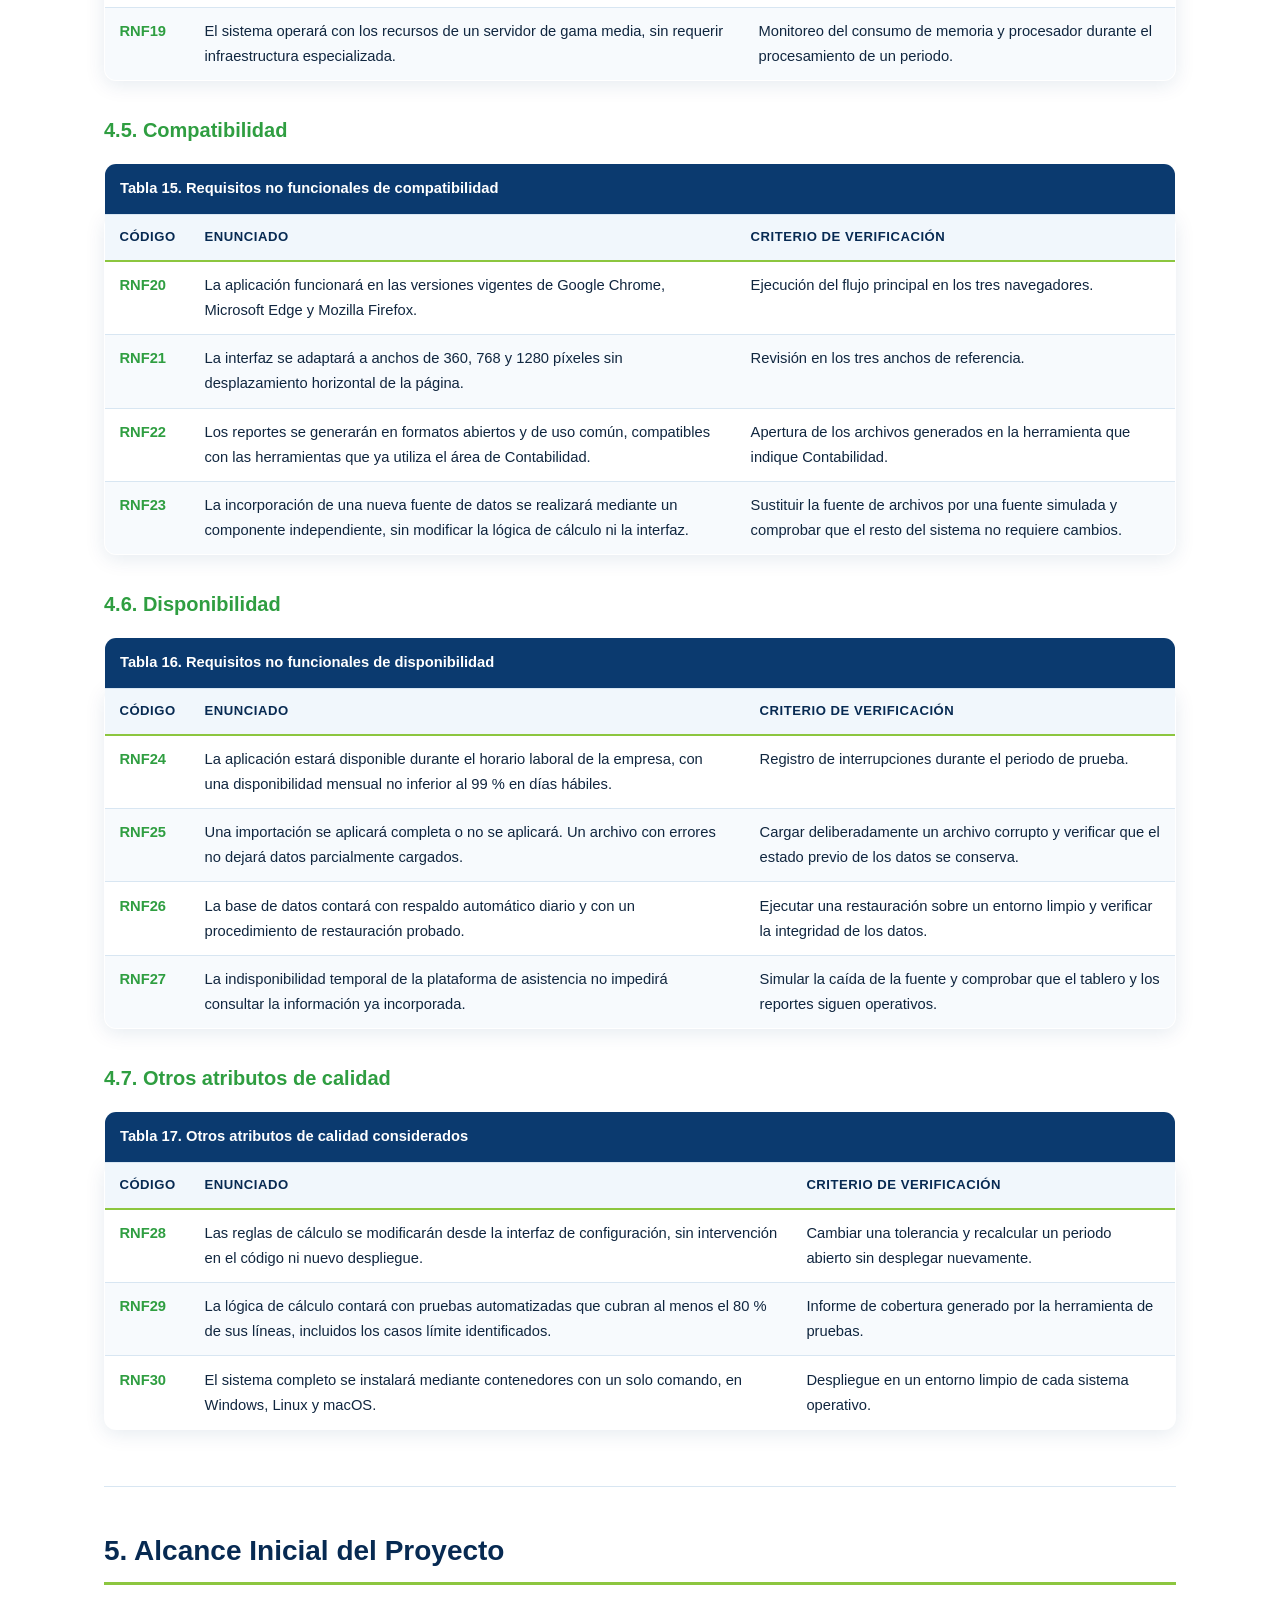
==== commit 3b1324ef: "Cambios html docker" ====
--- a/practica_html5/informe_requisitos/index.html
+++ b/practica_html5/informe_requisitos/index.html
@@ -75,7 +75,7 @@
     de indicadores de asistencia y la preparación del reporte de nómina.
     Construida con React y Vite en el navegador, Django y Django REST Framework
     en el servidor, PostgreSQL como base de datos y un motor de reglas
-    escrito en Python puro.
+    escrito en Python puro, todo empaquetado en contenedores de Docker.
   </p>
 
   <ul class="cifras">
@@ -96,8 +96,8 @@
 
   <address>Autor: Josué Quinche</address>
   <p>
-    Versión 1.0 — Loja, Ecuador,
-    <time datetime="2026-10-18">18 de octubre de 2026</time>
+    Versión 1.1 — Loja, Ecuador,
+    <time datetime="2026-11-02">2 de noviembre de 2026</time>
   </p>
 </header>
 
@@ -237,7 +237,16 @@
       </tr>
       <tr>
         <th scope="row">Versión y fecha</th>
-        <td>1.0 — <time datetime="2026-10-18">18 de octubre de 2026</time></td>
+        <td>1.1 — <time datetime="2026-11-02">2 de noviembre de 2026</time></td>
+      </tr>
+      <tr>
+        <th scope="row">Cambios de la versión 1.1</th>
+        <td>
+          Se precisa la regla de cálculo de RF10 y RF11 conforme al Código del
+          Trabajo, se amplía RF14 con la política de horas extra, se incorpora
+          Docker a las tecnologías descritas y se registran en el Anexo B las
+          decisiones que quedan parametrizadas
+        </td>
       </tr>
     </tbody>
   </table>
@@ -556,14 +565,21 @@
           <tr>
             <th scope="row">RF10</th>
             <td>Calcular las horas suplementarias y extraordinarias</td>
-            <td>El sistema deberá calcular las horas trabajadas y separar las que exceden la jornada ordinaria, distinguiendo entre suplementarias y extraordinarias según el día y el tramo horario.</td>
+            <td>
+              El sistema deberá calcular las horas trabajadas y separar las que exceden la jornada ordinaria según el día y el tramo horario, conforme al artículo 55 del Código del Trabajo:
+              <ul>
+                <li><strong>Suplementarias:</strong> el excedente en día laborable, con un máximo de cuatro horas diarias y doce semanales (recargo del 50 %).</li>
+                <li><strong>Extraordinarias:</strong> el trabajo en día de descanso o feriado y el excedente comprendido entre las 00:00 y las 06:00 (recargo del 100 %).</li>
+                <li><strong>Nocturnas:</strong> los minutos trabajados dentro de la franja nocturna (recargo del 25 %).</li>
+              </ul>
+            </td>
             <td>Sistema</td>
             <td>Alta</td>
           </tr>
           <tr>
             <th scope="row">RF11</th>
             <td>Aplicar el estado de aprobación de las novedades</td>
-            <td>El sistema deberá computar únicamente los permisos y las horas extra que tengan aprobación registrada, y presentar las solicitudes pendientes en una lista aparte con su efecto potencial en horas.</td>
+            <td>El sistema deberá computar únicamente los permisos y las horas extra que tengan aprobación registrada, y presentar las solicitudes pendientes en una lista aparte con su efecto potencial en horas. La permanencia que exceda lo aprobado se registrará aparte y no se computará para el pago.</td>
             <td>Sistema</td>
             <td>Alta</td>
           </tr>
@@ -604,7 +620,7 @@
           <tr>
             <th scope="row">RF14</th>
             <td>Administrar los parámetros de cálculo</td>
-            <td>El sistema deberá permitir modificar desde la interfaz las tolerancias de atraso y de salida anticipada, la duración de la jornada ordinaria, el calendario de feriados, los recargos y las fechas del periodo de corte, registrando la fecha de vigencia de cada cambio.</td>
+            <td>El sistema deberá permitir modificar desde la interfaz las tolerancias de atraso y de salida anticipada, la duración de la jornada ordinaria, el calendario de feriados, los recargos, las fechas del periodo de corte y la política de horas extra (exigencia de aprobación previa y cómputo de la llegada anticipada), registrando la fecha de vigencia de cada cambio.</td>
             <td>Jefatura de TH</td>
             <td>Alta</td>
           </tr>
@@ -1166,7 +1182,7 @@
             <td>RF06 a RF09</td>
           </tr>
           <tr>
-            <td>Cálculo de horas trabajadas, suplementarias y extraordinarias, considerando el estado de aprobación de las novedades.</td>
+            <td>Cálculo de horas trabajadas, suplementarias, extraordinarias y nocturnas conforme al Código del Trabajo, considerando el estado de aprobación de las novedades.</td>
             <td>RF10, RF11</td>
           </tr>
           <tr>
@@ -1178,7 +1194,7 @@
             <td>RF13</td>
           </tr>
           <tr>
-            <td>Configuración de tolerancias, feriados, recargos y periodo de corte desde la interfaz.</td>
+            <td>Configuración de tolerancias, feriados, recargos, periodo de corte y política de horas extra desde la interfaz.</td>
             <td>RF14</td>
           </tr>
           <tr>
@@ -1344,6 +1360,13 @@
       la marcha. Por eso una corrección justificada o un cambio de tolerancia
       obliga a recalcular el periodo de forma explícita (RF24), en lugar de
       alterar el resultado en silencio.
+    </p>
+    <p>
+      Las tres capas se entregan empaquetadas en contenedores de Docker. El
+      contenedor de la interfaz sirve la consola, el de la API ejecuta Django
+      junto con el motor de reglas y el de la base de datos aloja PostgreSQL.
+      Docker Compose los levanta juntos con un solo comando (RNF30), de modo
+      que el sistema se instala igual en Windows, Linux y macOS.
     </p>
 
     <ul class="pila">
@@ -1406,7 +1429,8 @@
           Expone la interfaz de programación que consume React. Trae resueltas
           la autenticación, los permisos por perfil y el registro de
           operaciones, que son requisitos del documento y no conviene escribir
-          a mano.
+          a mano. La sesión se maneja con tokens JWT y las contraseñas se
+          guardan cifradas con PBKDF2.
         </p>
         <ul class="detalles">
           <li><strong>Función:</strong> autenticación, perfiles, validación de archivos, cierre y reportes.</li>
@@ -1425,7 +1449,8 @@
           Guarda las marcaciones incorporadas, las jornadas calculadas, los
           parámetros con su fecha de vigencia y la bitácora de auditoría. Sus
           transacciones garantizan que una importación se aplique completa o no
-          se aplique.
+          se aplique, y sus disparadores impiden modificar o borrar las
+          marcaciones y la bitácora.
         </p>
         <ul class="detalles">
           <li><strong>Función:</strong> persistencia, transacciones y respaldos.</li>
@@ -1447,15 +1472,49 @@
           datos ni conoce la interfaz.
         </p>
         <ul class="detalles">
-          <li><strong>Función:</strong> jornada diaria, turnos nocturnos, clasificación y horas suplementarias.</li>
+          <li><strong>Función:</strong> jornada diaria, turnos nocturnos, clasificación y separación de horas suplementarias, extraordinarias y nocturnas.</li>
           <li><strong>Requisitos:</strong> RF06 a RF13, RNF16, RNF28, RNF29.</li>
-          <li><strong>Por qué:</strong> sin dependencias el resultado es reproducible y se prueba línea por línea ante una revisión de Contabilidad.</li>
+          <li><strong>Por qué:</strong> sin dependencias el resultado es reproducible y se prueba línea por línea con pytest ante una revisión de Contabilidad.</li>
         </ul>
       </li>
 
+      <li>
+        <div class="logo-tec">
+          <img src="img/docker.png" alt="Logotipo de Docker">
+        </div>
+        <h4>Docker y Docker Compose</h4>
+        <p class="rol">Empaquetado y despliegue</p>
+        <p>
+          No es una capa de la aplicación: envuelve a las tres. La interfaz,
+          la API con el motor de reglas y la base de datos corren cada una en
+          su propio contenedor, con las versiones exactas con que se
+          probaron. Todo el sistema se levanta con un solo comando y, la
+          primera vez, crea la base de datos y carga los datos de
+          demostración.
+        </p>
+        <ul class="detalles">
+          <li><strong>Función:</strong> instalación, ejecución y despliegue del sistema completo.</li>
+          <li><strong>Requisitos:</strong> RNF19, RNF30.</li>
+          <li><strong>Por qué:</strong> elimina el «en mi máquina funciona»: Talento Humano, el docente o el servidor de la empresa ejecutan exactamente lo mismo.</li>
+        </ul>
+      </li>
+
     </ul>
 
-    <h3>6.3. Correspondencia entre capas y requisitos</h3>
+    <h3>6.3. Bibliotecas de apoyo</h3>
+    <p>
+      Además de las tecnologías principales, la solución utiliza bibliotecas
+      puntuales, todas fuera del motor de reglas, que sigue sin dependencias:
+    </p>
+    <ul>
+      <li><strong>openpyxl:</strong> lee los reportes exportados en hoja de cálculo, incluidos los que traen una hoja por colaborador, y genera el reporte mensual en formato .xlsx (RF01 a RF04, RF20, RNF22).</li>
+      <li><strong>ReportLab:</strong> genera el reporte mensual y la ficha de retroalimentación en documento portátil (RF18, RF20, RNF22).</li>
+      <li><strong>Simple JWT:</strong> emite y renueva los tokens de sesión de la API (RNF01).</li>
+      <li><strong>Tailwind CSS:</strong> aplica la paleta corporativa de NETTPLUS de forma uniforme en todas las pantallas (RNF09).</li>
+      <li><strong>pytest:</strong> ejecuta las pruebas automatizadas y mide su cobertura (RNF29).</li>
+    </ul>
+
+    <h3>6.4. Correspondencia entre capas y requisitos</h3>
 
     <table id="tabla22">
       <caption>Tabla 22. Arquitectura tecnológica de la solución</caption>
@@ -1489,13 +1548,19 @@
         <tr>
           <th scope="row">Motor de reglas</th>
           <td>Python puro, sin dependencias externas</td>
-          <td>Construcción de la jornada diaria, consolidación de turnos nocturnos, clasificación del comportamiento y separación de horas suplementarias y extraordinarias.</td>
+          <td>Construcción de la jornada diaria, consolidación de turnos nocturnos, clasificación del comportamiento y separación de horas suplementarias, extraordinarias y nocturnas según el Código del Trabajo.</td>
           <td>RF06 a RF13, RNF16, RNF29</td>
         </tr>
         <tr>
+          <th scope="row">Lectura y generación de archivos</th>
+          <td>openpyxl y ReportLab</td>
+          <td>Lectura de los reportes exportados y generación del reporte mensual y de la ficha en hoja de cálculo y documento portátil.</td>
+          <td>RF01 a RF04, RF18, RF20, RNF22</td>
+        </tr>
+        <tr>
           <th scope="row">Empaquetado y despliegue</th>
-          <td>Docker</td>
-          <td>Instalación del sistema completo con un solo comando en Windows, Linux y macOS.</td>
+          <td>Docker y Docker Compose</td>
+          <td>Un contenedor por capa: interfaz, API con el motor de reglas, y base de datos. Instalación del sistema completo con un solo comando en Windows, Linux y macOS.</td>
           <td>RNF19, RNF30</td>
         </tr>
       </tbody>
@@ -1697,18 +1762,21 @@
       Los siguientes puntos quedaron sin definir al cierre de la reunión. Se registran
       de forma explícita porque condicionan la implementación de los requisitos
       señalados, y su confirmación se gestiona con el cliente antes de iniciar la
-      construcción.
+      construcción. Los que corresponden a reglas de cálculo quedan implementados
+      como parámetros con un valor provisional, de modo que la decisión del cliente
+      se aplique desde la configuración sin modificar el código (RNF28).
     </p>
 
     <ol>
       <li>Los valores de tolerancia de atraso y de salida anticipada, y el umbral a partir del cual un atraso se considera falta (afecta a RF09 y RF14).</li>
       <li>Las fechas exactas de inicio y cierre del periodo de corte mensual (afecta a RF14, RF19 y RF20).</li>
-      <li>La política de cálculo de horas suplementarias y extraordinarias, con sus recargos (afecta a RF10).</li>
+      <li>La política de cálculo de horas suplementarias y extraordinarias, con sus recargos (afecta a RF10, RF11 y RF14). En particular, se requiere confirmar si el pago de horas extra exige una solicitud aprobada y si la llegada anticipada al horario se computa como tiempo trabajado.</li>
       <li>El tratamiento de las marcaciones faltantes, duplicadas o impares en el procedimiento actual del área (afecta a RF09 y RF21).</li>
       <li>La estructura exacta del archivo que requiere el área de Contabilidad (afecta a RF20).</li>
       <li>La disponibilidad de las fechas de ingreso y salida de los colaboradores en los reportes exportados (afecta a RF17).</li>
       <li>La entrega de archivos de muestra de cada tipo de reporte y de un periodo calculado manualmente para contrastar los resultados.</li>
       <li>La habilitación, por parte del proveedor externo, del acceso a la interfaz de programación de la plataforma de asistencia (afecta a RF05).</li>
+      <li>La amplitud de la ventana de marcación posterior al horario. Con el valor provisional de 120 minutos, una salida registrada más de dos horas después del fin del horario no se atribuye a esa jornada, que queda como marcación incompleta en lugar de inventar un dato (afecta a RF07 y RF09).</li>
     </ol>
   </section>
 
@@ -1731,6 +1799,11 @@
         (Registro Oficial Suplemento 167). Quito, Ecuador.
       </li>
       <li>
+        Docker Inc. (2025).
+        <cite>Docker Compose documentation</cite>.
+        <a href="https://docs.docker.com/compose/">https://docs.docker.com/compose/</a>
+      </li>
+      <li>
         Institute of Electrical and Electronics Engineers. (1998).
         <cite>IEEE recommended practice for software requirements specifications</cite>
         (IEEE Std 830-1998). IEEE.
@@ -1783,7 +1856,7 @@
     <dd>Josué Quinche</dd>
 
     <dt>Versión</dt>
-    <dd>1.0 — <time datetime="2026-10-18">18 de octubre de 2026</time></dd>
+    <dd>1.1 — <time datetime="2026-11-02">2 de noviembre de 2026</time></dd>
   </dl>
 
   <p><a href="#indice">Volver al índice</a></p>
@@ -1795,4 +1868,4 @@
 <button type="button" class="arriba" id="boton-arriba">Subir</button>
 
 </body>
-</html>+</html>
